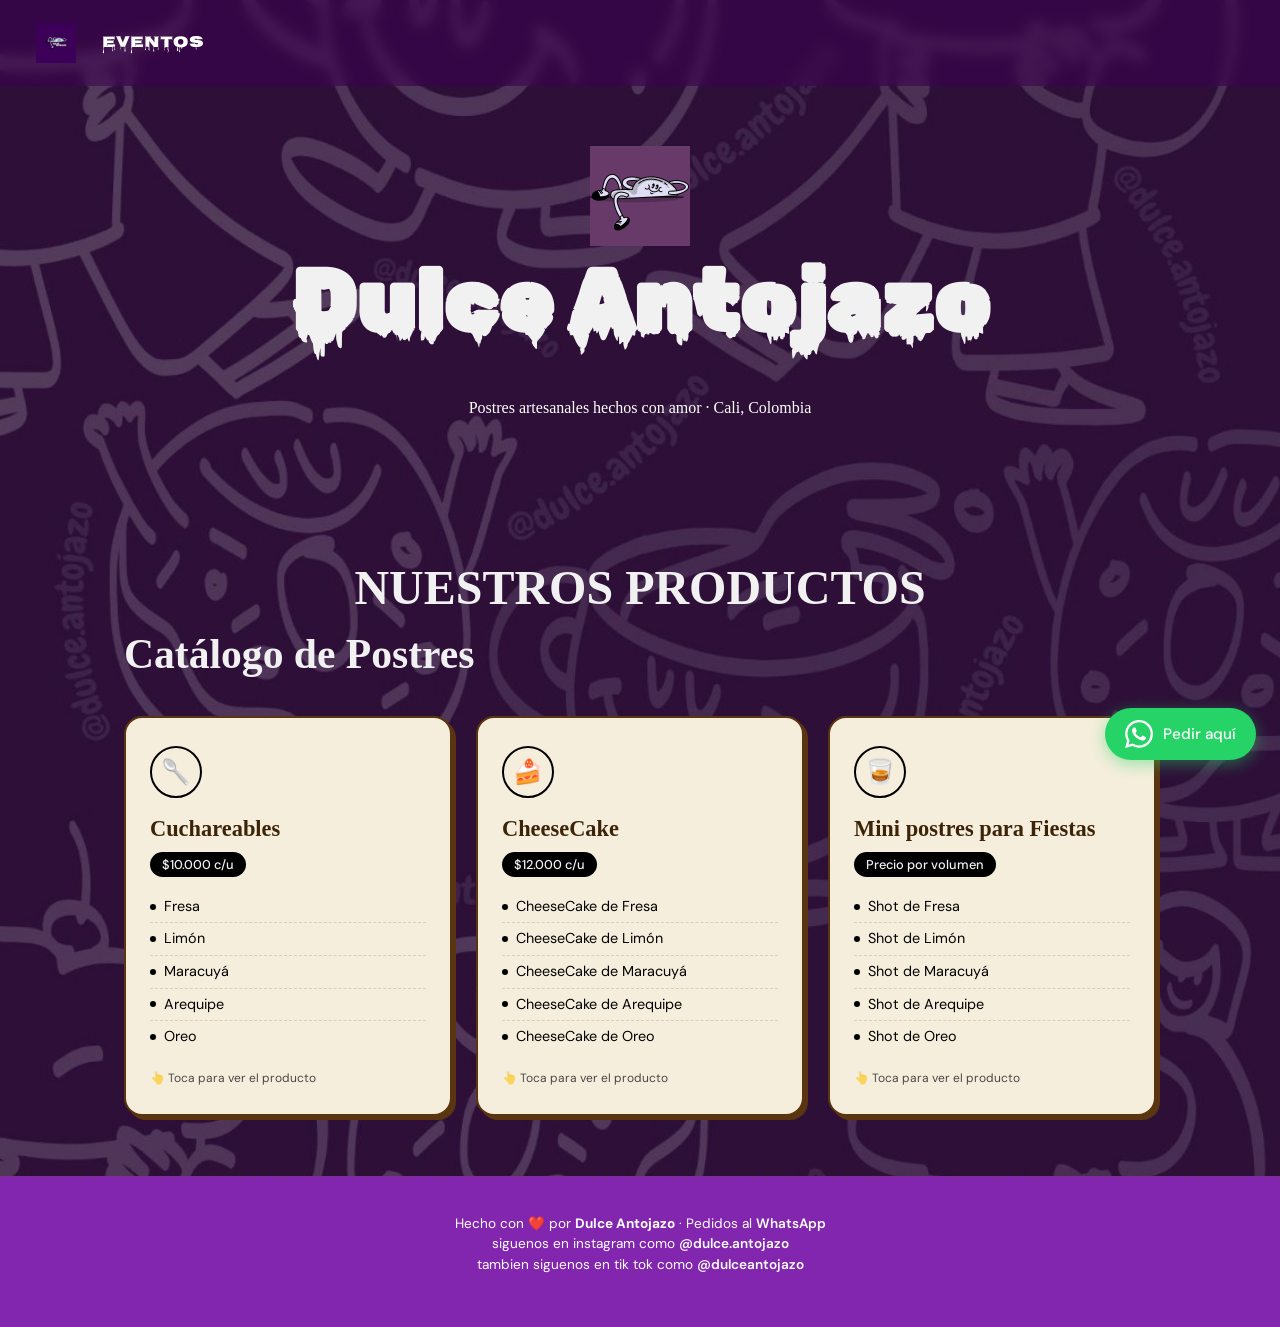
==== index.html @ 77e6c143 "Add files via upload" ====
<!DOCTYPE html>
<html lang="es">

<head>
    <meta charset="UTF-8">
    <meta name="viewport" content="width=device-width, initial-scale=1.0">
    <title>Dulce Antojazo · Postres Deliciosos</title>
    <link rel="icon" type="image/png" href="favicon.png">
    <link href="https://cdn.jsdelivr.net/npm/bootstrap@5.2.3/dist/css/bootstrap.min.css" rel="stylesheet">
    <link
        href="https://fonts.googleapis.com/css2?family=Cabin+Sketch:wght@400;700&family=DM+Sans:wght@300;400;500&display=swap"
        rel="stylesheet">
    <link rel="stylesheet" href="estilos_index.css">
    <link rel="preconnect" href="https://fonts.googleapis.com">
    <link rel="preconnect" href="https://fonts.gstatic.com" crossorigin>
    <link href="https://fonts.googleapis.com/css2?family=Nosifer&family=Rubik+Wet+Paint&display=swap" rel="stylesheet">
</head>

<body>
    <nav class="navbar navbar-expand-lg bg-light">
        <div class="container-fluid">
            <a class="navbar-brand" href="index.html"><img src="logo.jpg" style="height: 40px;"></a>
            <button class="navbar-toggler" type="button" data-bs-toggle="collapse"
                data-bs-target="#navbarSupportedContent" aria-controls="navbarSupportedContent" aria-expanded="false"
                aria-label="Toggle navigation">
                <span class="navbar-toggler-icon"></span>
            </button>
            <div class="collapse navbar-collapse" id="navbarSupportedContent">
                <ul class="navbar-nav me-auto mb-2 mb-lg-0">
                    <li class="nav-item">
                        <a class="eventos" aria-current="page" href="eventos.html">Eventos</a>
                    </li>
                    <!--  <li class="nav-item">
                        <a class="nav-link" href="#">Link</a>
                    </li>
                    <li class="nav-item dropdown">
                        <a class="nav-link dropdown-toggle" href="#" role="button" data-bs-toggle="dropdown"
                            aria-expanded="false">
                            Dropdown
                        </a>
                        <ul class="dropdown-menu">
                            <li><a class="dropdown-item" href="#">Action</a></li>
                            <li><a class="dropdown-item" href="#">Another action</a></li>
                            <li>
                                <hr class="dropdown-divider">
                            </li>
                            <li><a class="dropdown-item" href="#">Something else here</a></li>
                        </ul>
                    </li>
                    <li class="nav-item">
                        <a class="nav-link disabled">Disabled</a>
                    </li>
                </ul>
                <form class="d-flex" role="search">
                    <input class="form-control me-2" type="search" placeholder="Search" aria-label="Search">
                    <button class="btn btn-outline-success" type="submit">Search</button>
                </form>
            </div>
        </div>-->
    </nav>

    <!-- Botón flotante WhatsApp -->
    <a href="https://wa.me/573006096947" target="_blank" class="whatsapp-flotante">
        <svg viewBox="0 0 24 24" fill="white" width="28" height="28">
            <path
                d="M17.472 14.382c-.297-.149-1.758-.867-2.03-.967-.273-.099-.471-.148-.67.15-.197.297-.767.966-.94 1.164-.173.199-.347.223-.644.075-.297-.15-1.255-.463-2.39-1.475-.883-.788-1.48-1.761-1.653-2.059-.173-.297-.018-.458.13-.606.134-.133.298-.347.446-.52.149-.174.198-.298.298-.497.099-.198.05-.371-.025-.52-.075-.149-.669-1.612-.916-2.207-.242-.579-.487-.5-.669-.51-.173-.008-.371-.01-.57-.01-.198 0-.52.074-.792.372-.272.297-1.04 1.016-1.04 2.479 0 1.462 1.065 2.875 1.213 3.074.149.198 2.096 3.2 5.077 4.487.709.306 1.262.489 1.694.625.712.227 1.36.195 1.871.118.571-.085 1.758-.719 2.006-1.413.248-.694.248-1.289.173-1.413-.074-.124-.272-.198-.57-.347m-5.421 7.403h-.004a9.87 9.87 0 01-5.031-1.378l-.361-.214-3.741.982.998-3.648-.235-.374a9.86 9.86 0 01-1.51-5.26c.001-5.45 4.436-9.884 9.888-9.884 2.64 0 5.122 1.03 6.988 2.898a9.825 9.825 0 012.893 6.994c-.003 5.45-4.437 9.884-9.885 9.884m8.413-18.297A11.815 11.815 0 0012.05 0C5.495 0 .16 5.335.157 11.892c0 2.096.547 4.142 1.588 5.945L.057 24l6.305-1.654a11.882 11.882 0 005.683 1.448h.005c6.554 0 11.89-5.335 11.893-11.893a11.821 11.821 0 00-3.48-8.413z" />
        </svg>
        <span>Pedir aquí</span>
    </a>

    <!-- HERO -->
    <header class="hero">
        <span class="hero-emoji"><img src="logo2.png" style="width: 100px; height: auto;"></span>
        <h1 style="font-family: 'Rubik Wet Paint', system-ui;">Dulce Antojazo</h1>
        <p>Postres artesanales hechos con amor · Cali, Colombia</p>
    </header>
    <div class="divider-ribbon"></div>

    <!-- CATÁLOGO -->
    <section class="catalog-section">
        <p class="section-label">Nuestros productos</p>
        <h2 class="section-title">Catálogo de Postres</h2>

        <div class="row g-4">

            <!-- Cuchareables -->
            <div class="col-12 col-md-4">
                <div class="flip-card" onclick="this.classList.toggle('flipped')">
                    <div class="flip-inner">
                        <div class="flip-front postre-card">
                            <div class="card-icon-wrap">🥄</div>
                            <p class="card-name">Cuchareables</p>
                            <span class="card-price">$10.000 c/u</span>
                            <ul class="card-flavors">
                                <li>Fresa</li>
                                <li>Limón</li>
                                <li>Maracuyá</li>
                                <li>Arequipe</li>
                                <li>Oreo</li>
                            </ul>
                            <p class="card-hint">👆 Toca para ver el producto</p>
                        </div>
                        <div class="flip-back">
                            <img src="cuchareable.jpg" alt="Cuchareable" class="card-img">
                            <p class="card-name" style="margin-top:14px">Cuchareables</p>
                            <p class="card-hint">👆 Toca para volver</p>
                        </div>
                    </div>
                </div>
            </div>

            <!-- CheeseCake -->
            <div class="col-12 col-md-4">
                <div class="flip-card" onclick="this.classList.toggle('flipped')">
                    <div class="flip-inner">
                        <div class="flip-front postre-card">
                            <div class="card-icon-wrap">🍰</div>
                            <p class="card-name">CheeseCake</p>
                            <span class="card-price">$12.000 c/u</span>
                            <ul class="card-flavors">
                                <li>CheeseCake de Fresa</li>
                                <li>CheeseCake de Limón</li>
                                <li>CheeseCake de Maracuyá</li>
                                <li>CheeseCake de Arequipe</li>
                                <li>CheeseCake de Oreo</li>
                            </ul>
                            <p class="card-hint">👆 Toca para ver el producto</p>
                        </div>
                        <div class="flip-back">
                            <img src="cheesecake.jpg" alt="CheeseCake" class="card-img">
                            <p class="card-name" style="margin-top:14px">CheeseCake</p>
                            <p class="card-hint">👆 Toca para volver</p>
                        </div>
                    </div>
                </div>
            </div>

            <!-- Shots -->
            <div class="col-12 col-md-4">
                <div class="flip-card" onclick="this.classList.toggle('flipped')">
                    <div class="flip-inner">
                        <div class="flip-front postre-card">
                            <div class="card-icon-wrap">🥃</div>
                            <p class="card-name">Mini postres para Fiestas</p>
                            <span class="card-price">Precio por volumen</span>
                            <ul class="card-flavors">
                                <li>Shot de Fresa</li>
                                <li>Shot de Limón</li>
                                <li>Shot de Maracuyá</li>
                                <li>Shot de Arequipe</li>
                                <li>Shot de Oreo</li>
                            </ul>
                            <p class="card-hint">👆 Toca para ver el producto</p>
                        </div>
                        <div class="flip-back">
                            <img src="shots.jpg" alt="Shots" class="card-img">
                            <p class="card-name" style="margin-top:14px">Shots para Eventos</p>
                            <p class="card-hint">👆 Toca para volver</p>
                        </div>
                    </div>
                </div>
            </div>

        </div>
    </section>

    <footer>
        <p>Hecho con ❤️ por <strong>Dulce Antojazo</strong> · Pedidos al
            <a href="https://wa.me/573006096947" target="_blank">WhatsApp</a><br>
            siguenos en instagram como <a href="https://www.instagram.com/dulce.antojazo/"
                target="_blank">@dulce.antojazo</a> <br>
            tambien siguenos en tik tok como <a
                href="https://www.tiktok.com/@dulceantojazo?_r=1&_t=ZS-959QEfKab00" target="_blank">@dulceantojazo</a>
        </p>
    </footer>

    <script src="https://cdn.jsdelivr.net/npm/bootstrap@5.2.3/dist/js/bootstrap.bundle.min.js"></script>

</body>

</html>
---- estilos_index.css ----
:root {
    --morado:  #8326af;
    --lavanda-d:#c4cde3;
    --blanco:     #f1f1f1;
    --cafe-d:   #5a3610;
    --cafe-l:   #000000;
    --crema:    #f5eedc;
    --crema-d:  #e8dcc0;
    --text:     #3d2409;
    --text-s:   #ffffff;
    --text-b:  #000000;
    --negro:    #000000;
}

* { box-sizing: border-box; margin: 0; padding: 0; }

body {
    font-family: 'DM Sans', sans-serif;
    color: var(--text);
    overflow-x: hidden;
    background-image: url('fondo.png'); /* ruta de tu imagen */
    background-size: cover;        /* hace que la imagen cubra toda la pantalla */
    background-repeat: no-repeat;  /* evita que se repita */
    background-position: center;   /* centra la imagen */


}

body::before {
    content: '';
    position: fixed;
    inset: 0;
    background-image: url("data:image/svg+xml,%3Csvg width='40' height='40' viewBox='0 0 40 40' xmlns='http://www.w3.org/2000/svg'%3E%3Ccircle cx='20' cy='20' r='1' fill='%237a4e1e' fill-opacity='0.06'/%3E%3C/svg%3E");
    pointer-events: none;
    z-index: 0;
}

a {
    color: white;
    text-decoration: none;
}

.navbar {
    background: rgba(60, 0, 80, 0.55) !important; /* morado semitransparente */
    padding: 18px 24px;
    position: relative;
    z-index: 2;
    backdrop-filter: blur(6px); /* efecto vidrio opcional, queda bonito */
}

.navbar-toggler {
    border-color: var(--morado) !important;
    background: rgb(136, 19, 114) !important; /* morado semitransparente */
    padding: 6px 10px;
    border-radius: 8px;
}

.navbar-toggler-icon {
    background-image: url("data:image/svg+xml,%3csvg xmlns='http://www.w3.org/2000/svg' viewBox='0 0 30 30'%3e%3cpath stroke='rgba%28241%2C241%2C241%2C1%29' stroke-linecap='round' stroke-miterlimit='10' stroke-width='2' d='M4 7h22M4 15h22M4 23h22'/%3e%3c/svg%3e") !important;
}

.eventos{
    color: var(--text-s);
    font-family:'Nosifer', cursive;
    padding: 10px;
}

/* ── WHATSAPP FLOTANTE ── */
.whatsapp-flotante {
    position: fixed;
    bottom: 140px;
    right: 24px;
    z-index: 999;
    background: #25d366;
    color: white;
    display: flex;
    align-items: center;
    gap: 10px;
    padding: 12px 20px;
    border-radius: 50px;
    text-decoration: none;
    font-weight: 500;
    font-size: 0.95rem;
    box-shadow: 0 4px 16px rgba(37,211,102,0.45);
    transition: transform .2s, box-shadow .2s;
}
.whatsapp-flotante:hover {
    transform: translateY(-3px);
    box-shadow: 0 8px 24px rgba(37,211,102,0.55);
    color: white;
}

/* ── HERO ── */
.hero {
    position: relative;
    z-index: 1;
    background: var(--lavanda);
    padding: 60px 24px 50px;
    text-align: center;
}
.hero-emoji {
    font-size: 3.2rem;
    display: block;
    margin-bottom: 12px;
    animation: float 3s ease-in-out infinite;
}
@keyframes float {
    0%,100% { transform: translateY(0); }
    50%      { transform: translateY(-8px); }
}
.hero h1 {
    font-family: '', cursive;
    font-size: clamp(3rem, 9vw, 5.5rem);
    font-weight: 700;
    color: var(--blanco);
    line-height: 1;
}
.hero h1 span { color: var(--cafe-l); font-family: ''; }
.hero p {
    font-family: '';
    margin-top: 50px;
    font-size: 1rem;
    color: var(--text-s);
    font-weight: 300;
}
.divider-ribbon {
    height: 6px;
    background: linear-gradient(90deg, var(--cafe), var(--cafe-l), var(--cafe));
    position: relative;
    z-index: 1;
}

/* ── CATÁLOGO ── */
.catalog-section {
    position: relative;
    z-index: 1;
    padding: 60px 24px;
    max-width: 1080px;
    margin: 0 auto;
}
.section-label {
    font-family: '';
    font-size: 3rem;
    font-weight: 600;
    text-transform: uppercase;
    color: var(--blanco);
    margin-bottom: 6px;
    text-align: center;
}
.section-title {
    font-family: '';
    font-size: clamp(1.8rem, 4vw, 2.6rem);
    font-weight: 700;
    color: var(--blanco);
    margin-bottom: 36px;
}

/* ── FLIP CARD ── */
.flip-card {
    height: 400px;
    perspective: 1000px;
    cursor: pointer;
}
.flip-inner {
    position: relative;
    width: 100%;
    height: 100%;
    transition: transform 0.55s ease;
    transform-style: preserve-3d;
}
.flip-card.flipped .flip-inner {
    transform: rotateY(180deg);
}
.flip-front,
.flip-back {
    position: absolute;
    inset: 0;
    backface-visibility: hidden;
    -webkit-backface-visibility: hidden;
    border-radius: 18px;
    overflow: hidden;
}

/* FRENTE — con estilos propios, sin transition de transform */
.flip-front {
    background: var(--crema);
    border: 2px solid var(--cafe-d);
    box-shadow: 4px 4px 0px var(--cafe-d);
    padding: 28px 24px 22px;
    position: absolute;
}
.flip-front::before {
    content: '';
    position: absolute;
    top: -18px; right: -18px;
    width: 70px; height: 70px;
    border: 2px dashed var(--cafe);
    border-radius: 50%;
    opacity: .2;
}

/* REVERSO */
.flip-back {
    background: var(--crema);
    border: 2px solid var(--cafe-d);
    box-shadow: 4px 4px 0px var(--cafe-d);
    transform: rotateY(180deg);
    display: flex;
    flex-direction: column;
    align-items: center;
    justify-content: center;
    text-align: center;
    padding: 20px;
}

/* Elementos dentro de las cards */
.card-icon-wrap {
    width: 52px; height: 52px;
    background: var(--lavanda);
    border: 2px solid var(--negro);
    border-radius: 50%;
    display: flex; align-items: center; justify-content: center;
    font-size: 1.5rem;
    margin-bottom: 14px;
}
.card-name {
    font-family: '';
    font-size: 1.4rem;
    font-weight: 700;
    color: var(--cafe);
    margin-bottom: 6px;
}
.card-price {
    display: inline-block;
    background: var(--negro);
    color: var(--blanco);
    font-size: 0.8rem;
    font-weight: 500;
    padding: 3px 12px;
    border-radius: 20px;
    margin-bottom: 14px;
}
.card-flavors { list-style: none; padding: 0; }
.card-flavors li {
    font-size: 0.9rem;
    color: var(--text-b);
    padding: 5px 0;
    border-bottom: 1px dashed rgba(122,78,30,.2);
    display: flex; align-items: center; gap: 8px;
}
.card-flavors li:last-child { border-bottom: none; }
.card-flavors li::before {
    content: '';
    width: 6px; height: 6px;
    background: var(--cafe-l);
    border-radius: 50%;
    flex-shrink: 0;
}
.card-hint {
    font-size: 0.75rem;
    color: var(--text-b);
    margin-top: 12px;
    opacity: 0.7;
}
.card-img {
    width: 100%;
    height: 200px;
    object-fit: cover;
    border-radius: 12px;
    border: 2px solid var(--cafe-d);
}

/* ── SHOTS ── */
.shots-section {
    position: relative;
    z-index: 1;
    background: var(--cafe);
    padding: 70px 24px;
}
.shots-section::before {
    content: '';
    position: absolute;
    inset: 0;
    background-image: url("data:image/svg+xml,%3Csvg width='32' height='32' viewBox='0 0 32 32' xmlns='http://www.w3.org/2000/svg'%3E%3Ccircle cx='16' cy='16' r='1.2' fill='%23f5eedc' fill-opacity='0.1'/%3E%3C/svg%3E");
    pointer-events: none;
}
.shots-inner { max-width: 960px; margin: 0 auto; position: relative; }
.shots-section .section-label { color: var(--crema-d); }
.shots-section .section-title  { color: var(--crema); }

.precio-badge {
    background: rgba(245,238,220,0.1);
    border: 2px solid rgba(245,238,220,0.22);
    border-radius: 16px;
    padding: 20px 22px;
    transition: background .2s;
}
.precio-badge:hover { background: rgba(245,238,220,0.16); }
.badge-title { font-size: 0.85rem; color: rgba(245,238,220,.65); margin-bottom: 4px; }
.badge-price {
    font-family: 'Cabin Sketch', cursive;
    font-size: 2rem;
    font-weight: 700;
    color: var(--crema);
}
.badge-price span { font-size: 0.85rem; color: rgba(245,238,220,.5); font-family: 'DM Sans', sans-serif; }

/* ── CALCULADORA ── */
.calc-box {
    background: var(--crema);
    border: 2px solid var(--cafe-d);
    border-radius: 20px;
    padding: 30px 28px;
    margin-top: 40px;
    box-shadow: 5px 5px 0 var(--cafe-d);
}
.calc-box h3 {
    font-family: 'Cabin Sketch', cursive;
    font-size: 1.5rem;
    color: var(--cafe);
    margin-bottom: 4px;
}
.calc-box p { font-size: 0.88rem; color: var(--text-b); margin-bottom: 22px; }
.calc-input-row { display: flex; gap: 12px; flex-wrap: wrap; align-items: flex-end; }
.calc-input-row label {
    font-size: 0.72rem; font-weight: 500;
    letter-spacing: 2px; text-transform: uppercase;
    color: var(--cafe-l); display: block; margin-bottom: 6px;
}
.calc-input-row input[type=number] {
    background: var(--text-b);
    border: 2px solid var(--blanco);
    border-radius: 12px;
    color: var(--blanco);
    font-size: 1rem;
    font-family: 'DM Sans', sans-serif;
    padding: 10px 16px;
    width: 170px;
    outline: none;
    transition: border-color .2s, box-shadow .2s;
}
.calc-input-row input[type=number]:focus {
    border-color: var(--cafe-d);
    box-shadow: 3px 3px 0 var(--cafe-d);
}
.btn-calcular {
    background: var(--negro);
    border: 2px solid var(--blanco);
    border-radius: 12px;
    color: var(--blanco);
    font-family: 'Cabin Sketch', cursive;
    font-size: 1.05rem;
    padding: 10px 26px;
    cursor: pointer;
    box-shadow: 3px 3px 0 var(--cafe-d);
    transition: transform .15s, box-shadow .15s;
}
.btn-calcular:hover  { transform: translate(-2px,-2px); box-shadow: 5px 5px 0 var(--cafe-d); }
.btn-calcular:active { transform: translate(1px,1px);   box-shadow: 1px 1px 0 var(--cafe-d); }

/* ── RESULTADO ── */
#resultado { margin-top: 22px; display: none; animation: fadeUp .3s ease; }
@keyframes fadeUp {
    from { opacity:0; transform: translateY(8px); }
    to   { opacity:1; transform: translateY(0); }
}
.result-card {
    background: var(--white);
    border: 2px solid var(--cafe-d);
    border-radius: 16px;
    padding: 22px 26px;
    display: flex; align-items: center; gap: 18px; flex-wrap: wrap;
    box-shadow: 4px 4px 0 var(--cafe-d);
}
.result-icon { font-size: 2.4rem; }
.r-label { font-size: 0.7rem; letter-spacing: 2px; text-transform: uppercase; color: rgba(245,238,220,.65); margin-bottom: 2px; }
.r-value { font-family: 'Cabin Sketch', cursive; font-size: 2rem; color: var(--crema); line-height: 1.1; }
.r-detail { font-size: 0.85rem; color: rgba(245,238,220,.75); margin-top: 3px; }
.result-error {
    background: rgba(220,60,60,0.1);
    border: 2px solid rgba(220,80,80,0.35);
    border-radius: 12px;
    padding: 14px 18px;
    color: #c05050;
    font-size: 0.9rem;
}

/* ── FOOTER ── */
footer {
    position: relative; z-index: 1;
    background: var(--morado);
    text-align: center;
    padding: 36px 24px;
    border-top: 2px dashed rgba(122,78,30,.2);
}
footer p   { font-size: 0.85rem; color: var(--text-s); }
footer strong { color: var(--cafe); }
footer a   { color: var(--cafe); font-weight: 600; text-decoration: none; }
footer a:hover { text-decoration: underline; }
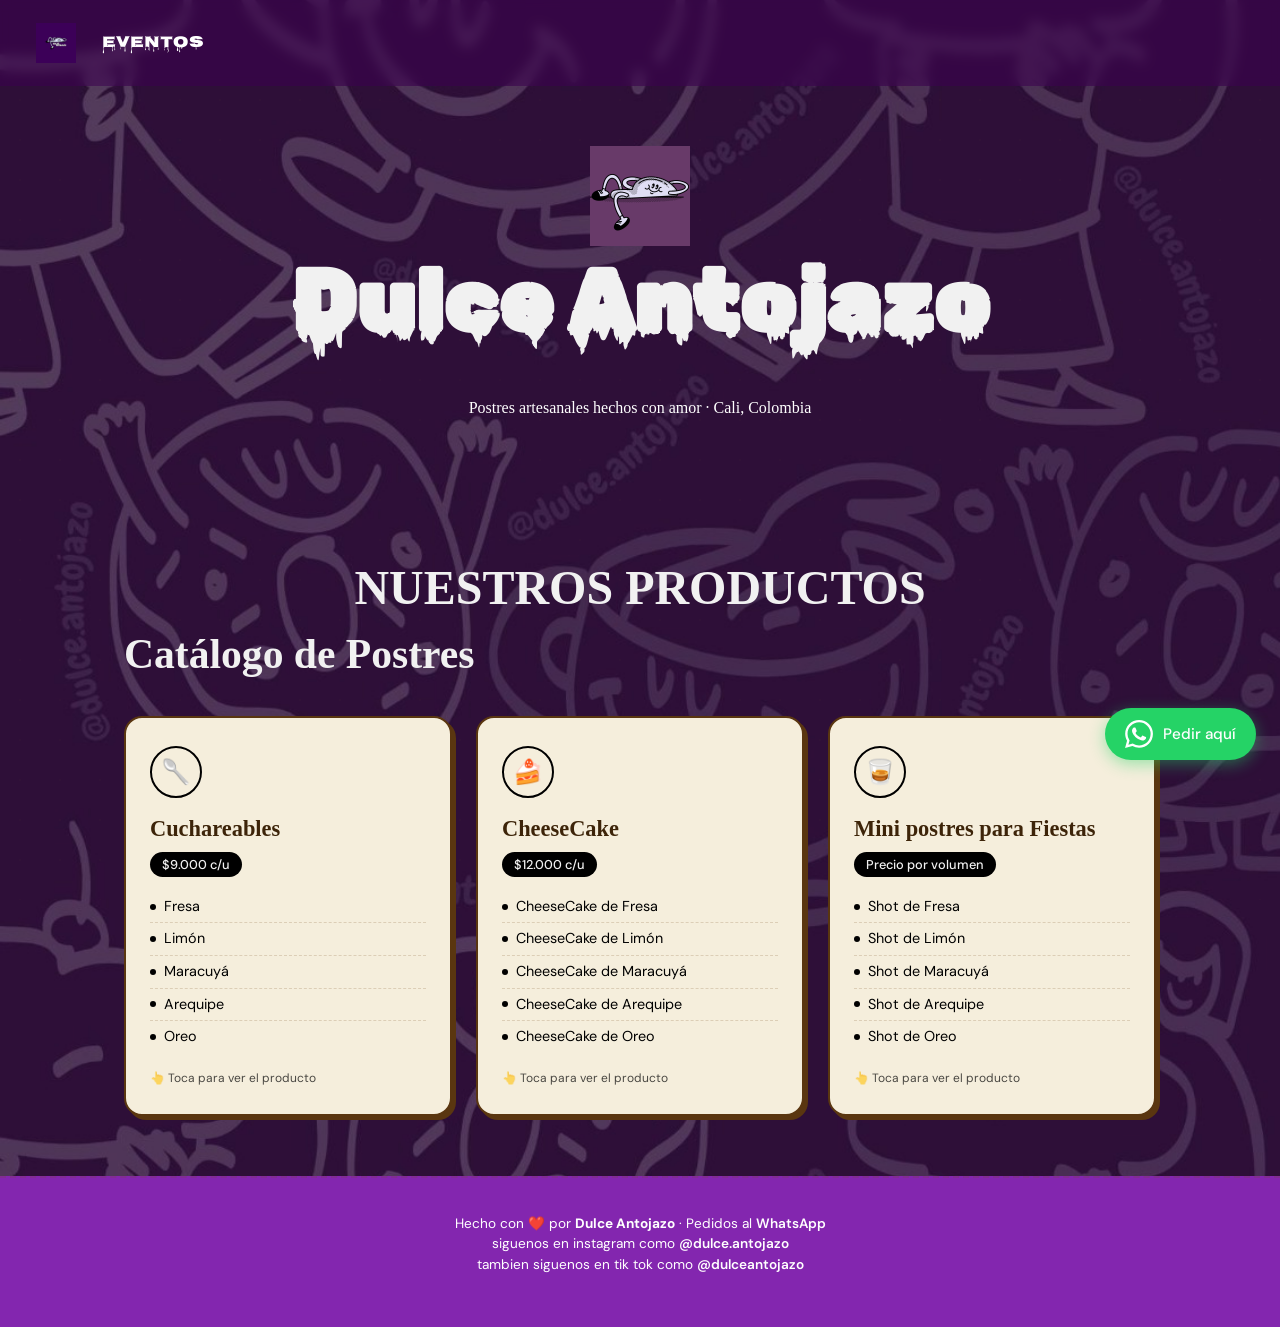
==== commit 4f15a460: "Subir nuevos archivos" ====
--- a/index.html
+++ b/index.html
@@ -1,181 +1,181 @@
-<!DOCTYPE html>
-<html lang="es">
-
-<head>
-    <meta charset="UTF-8">
-    <meta name="viewport" content="width=device-width, initial-scale=1.0">
-    <title>Dulce Antojazo · Postres Deliciosos</title>
-    <link rel="icon" type="image/png" href="favicon.png">
-    <link href="https://cdn.jsdelivr.net/npm/bootstrap@5.2.3/dist/css/bootstrap.min.css" rel="stylesheet">
-    <link
-        href="https://fonts.googleapis.com/css2?family=Cabin+Sketch:wght@400;700&family=DM+Sans:wght@300;400;500&display=swap"
-        rel="stylesheet">
-    <link rel="stylesheet" href="estilos_index.css">
-    <link rel="preconnect" href="https://fonts.googleapis.com">
-    <link rel="preconnect" href="https://fonts.gstatic.com" crossorigin>
-    <link href="https://fonts.googleapis.com/css2?family=Nosifer&family=Rubik+Wet+Paint&display=swap" rel="stylesheet">
-</head>
-
-<body>
-    <nav class="navbar navbar-expand-lg bg-light">
-        <div class="container-fluid">
-            <a class="navbar-brand" href="index.html"><img src="logo.jpg" style="height: 40px;"></a>
-            <button class="navbar-toggler" type="button" data-bs-toggle="collapse"
-                data-bs-target="#navbarSupportedContent" aria-controls="navbarSupportedContent" aria-expanded="false"
-                aria-label="Toggle navigation">
-                <span class="navbar-toggler-icon"></span>
-            </button>
-            <div class="collapse navbar-collapse" id="navbarSupportedContent">
-                <ul class="navbar-nav me-auto mb-2 mb-lg-0">
-                    <li class="nav-item">
-                        <a class="eventos" aria-current="page" href="eventos.html">Eventos</a>
-                    </li>
-                    <!--  <li class="nav-item">
-                        <a class="nav-link" href="#">Link</a>
-                    </li>
-                    <li class="nav-item dropdown">
-                        <a class="nav-link dropdown-toggle" href="#" role="button" data-bs-toggle="dropdown"
-                            aria-expanded="false">
-                            Dropdown
-                        </a>
-                        <ul class="dropdown-menu">
-                            <li><a class="dropdown-item" href="#">Action</a></li>
-                            <li><a class="dropdown-item" href="#">Another action</a></li>
-                            <li>
-                                <hr class="dropdown-divider">
-                            </li>
-                            <li><a class="dropdown-item" href="#">Something else here</a></li>
-                        </ul>
-                    </li>
-                    <li class="nav-item">
-                        <a class="nav-link disabled">Disabled</a>
-                    </li>
-                </ul>
-                <form class="d-flex" role="search">
-                    <input class="form-control me-2" type="search" placeholder="Search" aria-label="Search">
-                    <button class="btn btn-outline-success" type="submit">Search</button>
-                </form>
-            </div>
-        </div>-->
-    </nav>
-
-    <!-- Botón flotante WhatsApp -->
-    <a href="https://wa.me/573006096947" target="_blank" class="whatsapp-flotante">
-        <svg viewBox="0 0 24 24" fill="white" width="28" height="28">
-            <path
-                d="M17.472 14.382c-.297-.149-1.758-.867-2.03-.967-.273-.099-.471-.148-.67.15-.197.297-.767.966-.94 1.164-.173.199-.347.223-.644.075-.297-.15-1.255-.463-2.39-1.475-.883-.788-1.48-1.761-1.653-2.059-.173-.297-.018-.458.13-.606.134-.133.298-.347.446-.52.149-.174.198-.298.298-.497.099-.198.05-.371-.025-.52-.075-.149-.669-1.612-.916-2.207-.242-.579-.487-.5-.669-.51-.173-.008-.371-.01-.57-.01-.198 0-.52.074-.792.372-.272.297-1.04 1.016-1.04 2.479 0 1.462 1.065 2.875 1.213 3.074.149.198 2.096 3.2 5.077 4.487.709.306 1.262.489 1.694.625.712.227 1.36.195 1.871.118.571-.085 1.758-.719 2.006-1.413.248-.694.248-1.289.173-1.413-.074-.124-.272-.198-.57-.347m-5.421 7.403h-.004a9.87 9.87 0 01-5.031-1.378l-.361-.214-3.741.982.998-3.648-.235-.374a9.86 9.86 0 01-1.51-5.26c.001-5.45 4.436-9.884 9.888-9.884 2.64 0 5.122 1.03 6.988 2.898a9.825 9.825 0 012.893 6.994c-.003 5.45-4.437 9.884-9.885 9.884m8.413-18.297A11.815 11.815 0 0012.05 0C5.495 0 .16 5.335.157 11.892c0 2.096.547 4.142 1.588 5.945L.057 24l6.305-1.654a11.882 11.882 0 005.683 1.448h.005c6.554 0 11.89-5.335 11.893-11.893a11.821 11.821 0 00-3.48-8.413z" />
-        </svg>
-        <span>Pedir aquí</span>
-    </a>
-
-    <!-- HERO -->
-    <header class="hero">
-        <span class="hero-emoji"><img src="logo2.png" style="width: 100px; height: auto;"></span>
-        <h1 style="font-family: 'Rubik Wet Paint', system-ui;">Dulce Antojazo</h1>
-        <p>Postres artesanales hechos con amor · Cali, Colombia</p>
-    </header>
-    <div class="divider-ribbon"></div>
-
-    <!-- CATÁLOGO -->
-    <section class="catalog-section">
-        <p class="section-label">Nuestros productos</p>
-        <h2 class="section-title">Catálogo de Postres</h2>
-
-        <div class="row g-4">
-
-            <!-- Cuchareables -->
-            <div class="col-12 col-md-4">
-                <div class="flip-card" onclick="this.classList.toggle('flipped')">
-                    <div class="flip-inner">
-                        <div class="flip-front postre-card">
-                            <div class="card-icon-wrap">🥄</div>
-                            <p class="card-name">Cuchareables</p>
-                            <span class="card-price">$10.000 c/u</span>
-                            <ul class="card-flavors">
-                                <li>Fresa</li>
-                                <li>Limón</li>
-                                <li>Maracuyá</li>
-                                <li>Arequipe</li>
-                                <li>Oreo</li>
-                            </ul>
-                            <p class="card-hint">👆 Toca para ver el producto</p>
-                        </div>
-                        <div class="flip-back">
-                            <img src="cuchareable.jpg" alt="Cuchareable" class="card-img">
-                            <p class="card-name" style="margin-top:14px">Cuchareables</p>
-                            <p class="card-hint">👆 Toca para volver</p>
-                        </div>
-                    </div>
-                </div>
-            </div>
-
-            <!-- CheeseCake -->
-            <div class="col-12 col-md-4">
-                <div class="flip-card" onclick="this.classList.toggle('flipped')">
-                    <div class="flip-inner">
-                        <div class="flip-front postre-card">
-                            <div class="card-icon-wrap">🍰</div>
-                            <p class="card-name">CheeseCake</p>
-                            <span class="card-price">$12.000 c/u</span>
-                            <ul class="card-flavors">
-                                <li>CheeseCake de Fresa</li>
-                                <li>CheeseCake de Limón</li>
-                                <li>CheeseCake de Maracuyá</li>
-                                <li>CheeseCake de Arequipe</li>
-                                <li>CheeseCake de Oreo</li>
-                            </ul>
-                            <p class="card-hint">👆 Toca para ver el producto</p>
-                        </div>
-                        <div class="flip-back">
-                            <img src="cheesecake.jpg" alt="CheeseCake" class="card-img">
-                            <p class="card-name" style="margin-top:14px">CheeseCake</p>
-                            <p class="card-hint">👆 Toca para volver</p>
-                        </div>
-                    </div>
-                </div>
-            </div>
-
-            <!-- Shots -->
-            <div class="col-12 col-md-4">
-                <div class="flip-card" onclick="this.classList.toggle('flipped')">
-                    <div class="flip-inner">
-                        <div class="flip-front postre-card">
-                            <div class="card-icon-wrap">🥃</div>
-                            <p class="card-name">Mini postres para Fiestas</p>
-                            <span class="card-price">Precio por volumen</span>
-                            <ul class="card-flavors">
-                                <li>Shot de Fresa</li>
-                                <li>Shot de Limón</li>
-                                <li>Shot de Maracuyá</li>
-                                <li>Shot de Arequipe</li>
-                                <li>Shot de Oreo</li>
-                            </ul>
-                            <p class="card-hint">👆 Toca para ver el producto</p>
-                        </div>
-                        <div class="flip-back">
-                            <img src="shots.jpg" alt="Shots" class="card-img">
-                            <p class="card-name" style="margin-top:14px">Shots para Eventos</p>
-                            <p class="card-hint">👆 Toca para volver</p>
-                        </div>
-                    </div>
-                </div>
-            </div>
-
-        </div>
-    </section>
-
-    <footer>
-        <p>Hecho con ❤️ por <strong>Dulce Antojazo</strong> · Pedidos al
-            <a href="https://wa.me/573006096947" target="_blank">WhatsApp</a><br>
-            siguenos en instagram como <a href="https://www.instagram.com/dulce.antojazo/"
-                target="_blank">@dulce.antojazo</a> <br>
-            tambien siguenos en tik tok como <a
-                href="https://www.tiktok.com/@dulceantojazo?_r=1&_t=ZS-959QEfKab00" target="_blank">@dulceantojazo</a>
-        </p>
-    </footer>
-
-    <script src="https://cdn.jsdelivr.net/npm/bootstrap@5.2.3/dist/js/bootstrap.bundle.min.js"></script>
-
-</body>
-
+<!DOCTYPE html>
+<html lang="es">
+
+<head>
+    <meta charset="UTF-8">
+    <meta name="viewport" content="width=device-width, initial-scale=1.0">
+    <title>Dulce Antojazo · Postres Deliciosos</title>
+    <link rel="icon" type="image/png" href="favicon.png">
+    <link href="https://cdn.jsdelivr.net/npm/bootstrap@5.2.3/dist/css/bootstrap.min.css" rel="stylesheet">
+    <link
+        href="https://fonts.googleapis.com/css2?family=Cabin+Sketch:wght@400;700&family=DM+Sans:wght@300;400;500&display=swap"
+        rel="stylesheet">
+    <link rel="stylesheet" href="estilos_index.css">
+    <link rel="preconnect" href="https://fonts.googleapis.com">
+    <link rel="preconnect" href="https://fonts.gstatic.com" crossorigin>
+    <link href="https://fonts.googleapis.com/css2?family=Nosifer&family=Rubik+Wet+Paint&display=swap" rel="stylesheet">
+</head>
+
+<body>
+    <nav class="navbar navbar-expand-lg bg-light">
+        <div class="container-fluid">
+            <a class="navbar-brand" href="index.html"><img src="logo.jpg" style="height: 40px;"></a>
+            <button class="navbar-toggler" type="button" data-bs-toggle="collapse"
+                data-bs-target="#navbarSupportedContent" aria-controls="navbarSupportedContent" aria-expanded="false"
+                aria-label="Toggle navigation">
+                <span class="navbar-toggler-icon"></span>
+            </button>
+            <div class="collapse navbar-collapse" id="navbarSupportedContent">
+                <ul class="navbar-nav me-auto mb-2 mb-lg-0">
+                    <li class="nav-item">
+                        <a class="eventos" aria-current="page" href="eventos.html">Eventos</a>
+                    </li>
+                    <!--  <li class="nav-item">
+                        <a class="nav-link" href="#">Link</a>
+                    </li>
+                    <li class="nav-item dropdown">
+                        <a class="nav-link dropdown-toggle" href="#" role="button" data-bs-toggle="dropdown"
+                            aria-expanded="false">
+                            Dropdown
+                        </a>
+                        <ul class="dropdown-menu">
+                            <li><a class="dropdown-item" href="#">Action</a></li>
+                            <li><a class="dropdown-item" href="#">Another action</a></li>
+                            <li>
+                                <hr class="dropdown-divider">
+                            </li>
+                            <li><a class="dropdown-item" href="#">Something else here</a></li>
+                        </ul>
+                    </li>
+                    <li class="nav-item">
+                        <a class="nav-link disabled">Disabled</a>
+                    </li>
+                </ul>
+                <form class="d-flex" role="search">
+                    <input class="form-control me-2" type="search" placeholder="Search" aria-label="Search">
+                    <button class="btn btn-outline-success" type="submit">Search</button>
+                </form>
+            </div>
+        </div>-->
+    </nav>
+
+    <!-- Botón flotante WhatsApp -->
+    <a href="https://wa.me/573006096947" target="_blank" class="whatsapp-flotante">
+        <svg viewBox="0 0 24 24" fill="white" width="28" height="28">
+            <path
+                d="M17.472 14.382c-.297-.149-1.758-.867-2.03-.967-.273-.099-.471-.148-.67.15-.197.297-.767.966-.94 1.164-.173.199-.347.223-.644.075-.297-.15-1.255-.463-2.39-1.475-.883-.788-1.48-1.761-1.653-2.059-.173-.297-.018-.458.13-.606.134-.133.298-.347.446-.52.149-.174.198-.298.298-.497.099-.198.05-.371-.025-.52-.075-.149-.669-1.612-.916-2.207-.242-.579-.487-.5-.669-.51-.173-.008-.371-.01-.57-.01-.198 0-.52.074-.792.372-.272.297-1.04 1.016-1.04 2.479 0 1.462 1.065 2.875 1.213 3.074.149.198 2.096 3.2 5.077 4.487.709.306 1.262.489 1.694.625.712.227 1.36.195 1.871.118.571-.085 1.758-.719 2.006-1.413.248-.694.248-1.289.173-1.413-.074-.124-.272-.198-.57-.347m-5.421 7.403h-.004a9.87 9.87 0 01-5.031-1.378l-.361-.214-3.741.982.998-3.648-.235-.374a9.86 9.86 0 01-1.51-5.26c.001-5.45 4.436-9.884 9.888-9.884 2.64 0 5.122 1.03 6.988 2.898a9.825 9.825 0 012.893 6.994c-.003 5.45-4.437 9.884-9.885 9.884m8.413-18.297A11.815 11.815 0 0012.05 0C5.495 0 .16 5.335.157 11.892c0 2.096.547 4.142 1.588 5.945L.057 24l6.305-1.654a11.882 11.882 0 005.683 1.448h.005c6.554 0 11.89-5.335 11.893-11.893a11.821 11.821 0 00-3.48-8.413z" />
+        </svg>
+        <span>Pedir aquí</span>
+    </a>
+
+    <!-- HERO -->
+    <header class="hero">
+        <span class="hero-emoji"><img src="logo2.png" style="width: 100px; height: auto;"></span>
+        <h1 style="font-family: 'Rubik Wet Paint', system-ui;">Dulce Antojazo</h1>
+        <p>Postres artesanales hechos con amor · Cali, Colombia</p>
+    </header>
+    <div class="divider-ribbon"></div>
+
+    <!-- CATÁLOGO -->
+    <section class="catalog-section">
+        <p class="section-label">Nuestros productos</p>
+        <h2 class="section-title">Catálogo de Postres</h2>
+
+        <div class="row g-4">
+
+            <!-- Cuchareables -->
+            <div class="col-12 col-md-4">
+                <div class="flip-card" onclick="this.classList.toggle('flipped')">
+                    <div class="flip-inner">
+                        <div class="flip-front postre-card">
+                            <div class="card-icon-wrap">🥄</div>
+                            <p class="card-name">Cuchareables</p>
+                            <span class="card-price">$9.000 c/u</span>
+                            <ul class="card-flavors">
+                                <li>Fresa</li>
+                                <li>Limón</li>
+                                <li>Maracuyá</li>
+                                <li>Arequipe</li>
+                                <li>Oreo</li>
+                            </ul>
+                            <p class="card-hint">👆 Toca para ver el producto</p>
+                        </div>
+                        <div class="flip-back">
+                            <img src="cuchareable.jpg" alt="Cuchareable" class="card-img">
+                            <p class="card-name" style="margin-top:14px">Cuchareables</p>
+                            <p class="card-hint">👆 Toca para volver</p>
+                        </div>
+                    </div>
+                </div>
+            </div>
+
+            <!-- CheeseCake -->
+            <div class="col-12 col-md-4">
+                <div class="flip-card" onclick="this.classList.toggle('flipped')">
+                    <div class="flip-inner">
+                        <div class="flip-front postre-card">
+                            <div class="card-icon-wrap">🍰</div>
+                            <p class="card-name">CheeseCake</p>
+                            <span class="card-price">$12.000 c/u</span>
+                            <ul class="card-flavors">
+                                <li>CheeseCake de Fresa</li>
+                                <li>CheeseCake de Limón</li>
+                                <li>CheeseCake de Maracuyá</li>
+                                <li>CheeseCake de Arequipe</li>
+                                <li>CheeseCake de Oreo</li>
+                            </ul>
+                            <p class="card-hint">👆 Toca para ver el producto</p>
+                        </div>
+                        <div class="flip-back">
+                            <img src="cheesecake.jpg" alt="CheeseCake" class="card-img">
+                            <p class="card-name" style="margin-top:14px">CheeseCake</p>
+                            <p class="card-hint">👆 Toca para volver</p>
+                        </div>
+                    </div>
+                </div>
+            </div>
+
+            <!-- Shots -->
+            <div class="col-12 col-md-4">
+                <div class="flip-card" onclick="this.classList.toggle('flipped')">
+                    <div class="flip-inner">
+                        <div class="flip-front postre-card">
+                            <div class="card-icon-wrap">🥃</div>
+                            <p class="card-name">Mini postres para Fiestas</p>
+                            <span class="card-price">Precio por volumen</span>
+                            <ul class="card-flavors">
+                                <li>Shot de Fresa</li>
+                                <li>Shot de Limón</li>
+                                <li>Shot de Maracuyá</li>
+                                <li>Shot de Arequipe</li>
+                                <li>Shot de Oreo</li>
+                            </ul>
+                            <p class="card-hint">👆 Toca para ver el producto</p>
+                        </div>
+                        <div class="flip-back">
+                            <img src="shots.jpg" alt="Shots" class="card-img">
+                            <p class="card-name" style="margin-top:14px">Shots para Eventos</p>
+                            <p class="card-hint">👆 Toca para volver</p>
+                        </div>
+                    </div>
+                </div>
+            </div>
+
+        </div>
+    </section>
+
+    <footer>
+        <p>Hecho con ❤️ por <strong>Dulce Antojazo</strong> · Pedidos al
+            <a href="https://wa.me/573006096947" target="_blank">WhatsApp</a><br>
+            siguenos en instagram como <a href="https://www.instagram.com/dulce.antojazo/"
+                target="_blank">@dulce.antojazo</a> <br>
+            tambien siguenos en tik tok como <a
+                href="https://www.tiktok.com/@dulceantojazo?_r=1&_t=ZS-959QEfKab00" target="_blank">@dulceantojazo</a>
+        </p>
+    </footer>
+
+    <script src="https://cdn.jsdelivr.net/npm/bootstrap@5.2.3/dist/js/bootstrap.bundle.min.js"></script>
+
+</body>
+
 </html>
--- a/estilos_index.css
+++ b/estilos_index.css
@@ -1,399 +1,399 @@
-:root {
-    --morado:  #8326af;
-    --lavanda-d:#c4cde3;
-    --blanco:     #f1f1f1;
-    --cafe-d:   #5a3610;
-    --cafe-l:   #000000;
-    --crema:    #f5eedc;
-    --crema-d:  #e8dcc0;
-    --text:     #3d2409;
-    --text-s:   #ffffff;
-    --text-b:  #000000;
-    --negro:    #000000;
-}
-
-* { box-sizing: border-box; margin: 0; padding: 0; }
-
-body {
-    font-family: 'DM Sans', sans-serif;
-    color: var(--text);
-    overflow-x: hidden;
-    background-image: url('fondo.png'); /* ruta de tu imagen */
-    background-size: cover;        /* hace que la imagen cubra toda la pantalla */
-    background-repeat: no-repeat;  /* evita que se repita */
-    background-position: center;   /* centra la imagen */
-
-
-}
-
-body::before {
-    content: '';
-    position: fixed;
-    inset: 0;
-    background-image: url("data:image/svg+xml,%3Csvg width='40' height='40' viewBox='0 0 40 40' xmlns='http://www.w3.org/2000/svg'%3E%3Ccircle cx='20' cy='20' r='1' fill='%237a4e1e' fill-opacity='0.06'/%3E%3C/svg%3E");
-    pointer-events: none;
-    z-index: 0;
-}
-
-a {
-    color: white;
-    text-decoration: none;
-}
-
-.navbar {
-    background: rgba(60, 0, 80, 0.55) !important; /* morado semitransparente */
-    padding: 18px 24px;
-    position: relative;
-    z-index: 2;
-    backdrop-filter: blur(6px); /* efecto vidrio opcional, queda bonito */
-}
-
-.navbar-toggler {
-    border-color: var(--morado) !important;
-    background: rgb(136, 19, 114) !important; /* morado semitransparente */
-    padding: 6px 10px;
-    border-radius: 8px;
-}
-
-.navbar-toggler-icon {
-    background-image: url("data:image/svg+xml,%3csvg xmlns='http://www.w3.org/2000/svg' viewBox='0 0 30 30'%3e%3cpath stroke='rgba%28241%2C241%2C241%2C1%29' stroke-linecap='round' stroke-miterlimit='10' stroke-width='2' d='M4 7h22M4 15h22M4 23h22'/%3e%3c/svg%3e") !important;
-}
-
-.eventos{
-    color: var(--text-s);
-    font-family:'Nosifer', cursive;
-    padding: 10px;
-}
-
-/* ── WHATSAPP FLOTANTE ── */
-.whatsapp-flotante {
-    position: fixed;
-    bottom: 140px;
-    right: 24px;
-    z-index: 999;
-    background: #25d366;
-    color: white;
-    display: flex;
-    align-items: center;
-    gap: 10px;
-    padding: 12px 20px;
-    border-radius: 50px;
-    text-decoration: none;
-    font-weight: 500;
-    font-size: 0.95rem;
-    box-shadow: 0 4px 16px rgba(37,211,102,0.45);
-    transition: transform .2s, box-shadow .2s;
-}
-.whatsapp-flotante:hover {
-    transform: translateY(-3px);
-    box-shadow: 0 8px 24px rgba(37,211,102,0.55);
-    color: white;
-}
-
-/* ── HERO ── */
-.hero {
-    position: relative;
-    z-index: 1;
-    background: var(--lavanda);
-    padding: 60px 24px 50px;
-    text-align: center;
-}
-.hero-emoji {
-    font-size: 3.2rem;
-    display: block;
-    margin-bottom: 12px;
-    animation: float 3s ease-in-out infinite;
-}
-@keyframes float {
-    0%,100% { transform: translateY(0); }
-    50%      { transform: translateY(-8px); }
-}
-.hero h1 {
-    font-family: '', cursive;
-    font-size: clamp(3rem, 9vw, 5.5rem);
-    font-weight: 700;
-    color: var(--blanco);
-    line-height: 1;
-}
-.hero h1 span { color: var(--cafe-l); font-family: ''; }
-.hero p {
-    font-family: '';
-    margin-top: 50px;
-    font-size: 1rem;
-    color: var(--text-s);
-    font-weight: 300;
-}
-.divider-ribbon {
-    height: 6px;
-    background: linear-gradient(90deg, var(--cafe), var(--cafe-l), var(--cafe));
-    position: relative;
-    z-index: 1;
-}
-
-/* ── CATÁLOGO ── */
-.catalog-section {
-    position: relative;
-    z-index: 1;
-    padding: 60px 24px;
-    max-width: 1080px;
-    margin: 0 auto;
-}
-.section-label {
-    font-family: '';
-    font-size: 3rem;
-    font-weight: 600;
-    text-transform: uppercase;
-    color: var(--blanco);
-    margin-bottom: 6px;
-    text-align: center;
-}
-.section-title {
-    font-family: '';
-    font-size: clamp(1.8rem, 4vw, 2.6rem);
-    font-weight: 700;
-    color: var(--blanco);
-    margin-bottom: 36px;
-}
-
-/* ── FLIP CARD ── */
-.flip-card {
-    height: 400px;
-    perspective: 1000px;
-    cursor: pointer;
-}
-.flip-inner {
-    position: relative;
-    width: 100%;
-    height: 100%;
-    transition: transform 0.55s ease;
-    transform-style: preserve-3d;
-}
-.flip-card.flipped .flip-inner {
-    transform: rotateY(180deg);
-}
-.flip-front,
-.flip-back {
-    position: absolute;
-    inset: 0;
-    backface-visibility: hidden;
-    -webkit-backface-visibility: hidden;
-    border-radius: 18px;
-    overflow: hidden;
-}
-
-/* FRENTE — con estilos propios, sin transition de transform */
-.flip-front {
-    background: var(--crema);
-    border: 2px solid var(--cafe-d);
-    box-shadow: 4px 4px 0px var(--cafe-d);
-    padding: 28px 24px 22px;
-    position: absolute;
-}
-.flip-front::before {
-    content: '';
-    position: absolute;
-    top: -18px; right: -18px;
-    width: 70px; height: 70px;
-    border: 2px dashed var(--cafe);
-    border-radius: 50%;
-    opacity: .2;
-}
-
-/* REVERSO */
-.flip-back {
-    background: var(--crema);
-    border: 2px solid var(--cafe-d);
-    box-shadow: 4px 4px 0px var(--cafe-d);
-    transform: rotateY(180deg);
-    display: flex;
-    flex-direction: column;
-    align-items: center;
-    justify-content: center;
-    text-align: center;
-    padding: 20px;
-}
-
-/* Elementos dentro de las cards */
-.card-icon-wrap {
-    width: 52px; height: 52px;
-    background: var(--lavanda);
-    border: 2px solid var(--negro);
-    border-radius: 50%;
-    display: flex; align-items: center; justify-content: center;
-    font-size: 1.5rem;
-    margin-bottom: 14px;
-}
-.card-name {
-    font-family: '';
-    font-size: 1.4rem;
-    font-weight: 700;
-    color: var(--cafe);
-    margin-bottom: 6px;
-}
-.card-price {
-    display: inline-block;
-    background: var(--negro);
-    color: var(--blanco);
-    font-size: 0.8rem;
-    font-weight: 500;
-    padding: 3px 12px;
-    border-radius: 20px;
-    margin-bottom: 14px;
-}
-.card-flavors { list-style: none; padding: 0; }
-.card-flavors li {
-    font-size: 0.9rem;
-    color: var(--text-b);
-    padding: 5px 0;
-    border-bottom: 1px dashed rgba(122,78,30,.2);
-    display: flex; align-items: center; gap: 8px;
-}
-.card-flavors li:last-child { border-bottom: none; }
-.card-flavors li::before {
-    content: '';
-    width: 6px; height: 6px;
-    background: var(--cafe-l);
-    border-radius: 50%;
-    flex-shrink: 0;
-}
-.card-hint {
-    font-size: 0.75rem;
-    color: var(--text-b);
-    margin-top: 12px;
-    opacity: 0.7;
-}
-.card-img {
-    width: 100%;
-    height: 200px;
-    object-fit: cover;
-    border-radius: 12px;
-    border: 2px solid var(--cafe-d);
-}
-
-/* ── SHOTS ── */
-.shots-section {
-    position: relative;
-    z-index: 1;
-    background: var(--cafe);
-    padding: 70px 24px;
-}
-.shots-section::before {
-    content: '';
-    position: absolute;
-    inset: 0;
-    background-image: url("data:image/svg+xml,%3Csvg width='32' height='32' viewBox='0 0 32 32' xmlns='http://www.w3.org/2000/svg'%3E%3Ccircle cx='16' cy='16' r='1.2' fill='%23f5eedc' fill-opacity='0.1'/%3E%3C/svg%3E");
-    pointer-events: none;
-}
-.shots-inner { max-width: 960px; margin: 0 auto; position: relative; }
-.shots-section .section-label { color: var(--crema-d); }
-.shots-section .section-title  { color: var(--crema); }
-
-.precio-badge {
-    background: rgba(245,238,220,0.1);
-    border: 2px solid rgba(245,238,220,0.22);
-    border-radius: 16px;
-    padding: 20px 22px;
-    transition: background .2s;
-}
-.precio-badge:hover { background: rgba(245,238,220,0.16); }
-.badge-title { font-size: 0.85rem; color: rgba(245,238,220,.65); margin-bottom: 4px; }
-.badge-price {
-    font-family: 'Cabin Sketch', cursive;
-    font-size: 2rem;
-    font-weight: 700;
-    color: var(--crema);
-}
-.badge-price span { font-size: 0.85rem; color: rgba(245,238,220,.5); font-family: 'DM Sans', sans-serif; }
-
-/* ── CALCULADORA ── */
-.calc-box {
-    background: var(--crema);
-    border: 2px solid var(--cafe-d);
-    border-radius: 20px;
-    padding: 30px 28px;
-    margin-top: 40px;
-    box-shadow: 5px 5px 0 var(--cafe-d);
-}
-.calc-box h3 {
-    font-family: 'Cabin Sketch', cursive;
-    font-size: 1.5rem;
-    color: var(--cafe);
-    margin-bottom: 4px;
-}
-.calc-box p { font-size: 0.88rem; color: var(--text-b); margin-bottom: 22px; }
-.calc-input-row { display: flex; gap: 12px; flex-wrap: wrap; align-items: flex-end; }
-.calc-input-row label {
-    font-size: 0.72rem; font-weight: 500;
-    letter-spacing: 2px; text-transform: uppercase;
-    color: var(--cafe-l); display: block; margin-bottom: 6px;
-}
-.calc-input-row input[type=number] {
-    background: var(--text-b);
-    border: 2px solid var(--blanco);
-    border-radius: 12px;
-    color: var(--blanco);
-    font-size: 1rem;
-    font-family: 'DM Sans', sans-serif;
-    padding: 10px 16px;
-    width: 170px;
-    outline: none;
-    transition: border-color .2s, box-shadow .2s;
-}
-.calc-input-row input[type=number]:focus {
-    border-color: var(--cafe-d);
-    box-shadow: 3px 3px 0 var(--cafe-d);
-}
-.btn-calcular {
-    background: var(--negro);
-    border: 2px solid var(--blanco);
-    border-radius: 12px;
-    color: var(--blanco);
-    font-family: 'Cabin Sketch', cursive;
-    font-size: 1.05rem;
-    padding: 10px 26px;
-    cursor: pointer;
-    box-shadow: 3px 3px 0 var(--cafe-d);
-    transition: transform .15s, box-shadow .15s;
-}
-.btn-calcular:hover  { transform: translate(-2px,-2px); box-shadow: 5px 5px 0 var(--cafe-d); }
-.btn-calcular:active { transform: translate(1px,1px);   box-shadow: 1px 1px 0 var(--cafe-d); }
-
-/* ── RESULTADO ── */
-#resultado { margin-top: 22px; display: none; animation: fadeUp .3s ease; }
-@keyframes fadeUp {
-    from { opacity:0; transform: translateY(8px); }
-    to   { opacity:1; transform: translateY(0); }
-}
-.result-card {
-    background: var(--white);
-    border: 2px solid var(--cafe-d);
-    border-radius: 16px;
-    padding: 22px 26px;
-    display: flex; align-items: center; gap: 18px; flex-wrap: wrap;
-    box-shadow: 4px 4px 0 var(--cafe-d);
-}
-.result-icon { font-size: 2.4rem; }
-.r-label { font-size: 0.7rem; letter-spacing: 2px; text-transform: uppercase; color: rgba(245,238,220,.65); margin-bottom: 2px; }
-.r-value { font-family: 'Cabin Sketch', cursive; font-size: 2rem; color: var(--crema); line-height: 1.1; }
-.r-detail { font-size: 0.85rem; color: rgba(245,238,220,.75); margin-top: 3px; }
-.result-error {
-    background: rgba(220,60,60,0.1);
-    border: 2px solid rgba(220,80,80,0.35);
-    border-radius: 12px;
-    padding: 14px 18px;
-    color: #c05050;
-    font-size: 0.9rem;
-}
-
-/* ── FOOTER ── */
-footer {
-    position: relative; z-index: 1;
-    background: var(--morado);
-    text-align: center;
-    padding: 36px 24px;
-    border-top: 2px dashed rgba(122,78,30,.2);
-}
-footer p   { font-size: 0.85rem; color: var(--text-s); }
-footer strong { color: var(--cafe); }
-footer a   { color: var(--cafe); font-weight: 600; text-decoration: none; }
+:root {
+    --morado:  #8326af;
+    --lavanda-d:#c4cde3;
+    --blanco:     #f1f1f1;
+    --cafe-d:   #5a3610;
+    --cafe-l:   #000000;
+    --crema:    #f5eedc;
+    --crema-d:  #e8dcc0;
+    --text:     #3d2409;
+    --text-s:   #ffffff;
+    --text-b:  #000000;
+    --negro:    #000000;
+}
+
+* { box-sizing: border-box; margin: 0; padding: 0; }
+
+body {
+    font-family: 'DM Sans', sans-serif;
+    color: var(--text);
+    overflow-x: hidden;
+    background-image: url('fondo.png'); /* ruta de tu imagen */
+    background-size: cover;        /* hace que la imagen cubra toda la pantalla */
+    background-repeat: no-repeat;  /* evita que se repita */
+    background-position: center;   /* centra la imagen */
+
+
+}
+
+body::before {
+    content: '';
+    position: fixed;
+    inset: 0;
+    background-image: url("data:image/svg+xml,%3Csvg width='40' height='40' viewBox='0 0 40 40' xmlns='http://www.w3.org/2000/svg'%3E%3Ccircle cx='20' cy='20' r='1' fill='%237a4e1e' fill-opacity='0.06'/%3E%3C/svg%3E");
+    pointer-events: none;
+    z-index: 0;
+}
+
+a {
+    color: white;
+    text-decoration: none;
+}
+
+.navbar {
+    background: rgba(60, 0, 80, 0.55) !important; /* morado semitransparente */
+    padding: 18px 24px;
+    position: relative;
+    z-index: 2;
+    backdrop-filter: blur(6px); /* efecto vidrio opcional, queda bonito */
+}
+
+.navbar-toggler {
+    border-color: var(--morado) !important;
+    background: rgb(136, 19, 114) !important; /* morado semitransparente */
+    padding: 6px 10px;
+    border-radius: 8px;
+}
+
+.navbar-toggler-icon {
+    background-image: url("data:image/svg+xml,%3csvg xmlns='http://www.w3.org/2000/svg' viewBox='0 0 30 30'%3e%3cpath stroke='rgba%28241%2C241%2C241%2C1%29' stroke-linecap='round' stroke-miterlimit='10' stroke-width='2' d='M4 7h22M4 15h22M4 23h22'/%3e%3c/svg%3e") !important;
+}
+
+.eventos{
+    color: var(--text-s);
+    font-family:'Nosifer', cursive;
+    padding: 10px;
+}
+
+/* ── WHATSAPP FLOTANTE ── */
+.whatsapp-flotante {
+    position: fixed;
+    bottom: 140px;
+    right: 24px;
+    z-index: 999;
+    background: #25d366;
+    color: white;
+    display: flex;
+    align-items: center;
+    gap: 10px;
+    padding: 12px 20px;
+    border-radius: 50px;
+    text-decoration: none;
+    font-weight: 500;
+    font-size: 0.95rem;
+    box-shadow: 0 4px 16px rgba(37,211,102,0.45);
+    transition: transform .2s, box-shadow .2s;
+}
+.whatsapp-flotante:hover {
+    transform: translateY(-3px);
+    box-shadow: 0 8px 24px rgba(37,211,102,0.55);
+    color: white;
+}
+
+/* ── HERO ── */
+.hero {
+    position: relative;
+    z-index: 1;
+    background: var(--lavanda);
+    padding: 60px 24px 50px;
+    text-align: center;
+}
+.hero-emoji {
+    font-size: 3.2rem;
+    display: block;
+    margin-bottom: 12px;
+    animation: float 3s ease-in-out infinite;
+}
+@keyframes float {
+    0%,100% { transform: translateY(0); }
+    50%      { transform: translateY(-8px); }
+}
+.hero h1 {
+    font-family: '', cursive;
+    font-size: clamp(3rem, 9vw, 5.5rem);
+    font-weight: 700;
+    color: var(--blanco);
+    line-height: 1;
+}
+.hero h1 span { color: var(--cafe-l); font-family: ''; }
+.hero p {
+    font-family: '';
+    margin-top: 50px;
+    font-size: 1rem;
+    color: var(--text-s);
+    font-weight: 300;
+}
+.divider-ribbon {
+    height: 6px;
+    background: linear-gradient(90deg, var(--cafe), var(--cafe-l), var(--cafe));
+    position: relative;
+    z-index: 1;
+}
+
+/* ── CATÁLOGO ── */
+.catalog-section {
+    position: relative;
+    z-index: 1;
+    padding: 60px 24px;
+    max-width: 1080px;
+    margin: 0 auto;
+}
+.section-label {
+    font-family: '';
+    font-size: 3rem;
+    font-weight: 600;
+    text-transform: uppercase;
+    color: var(--blanco);
+    margin-bottom: 6px;
+    text-align: center;
+}
+.section-title {
+    font-family: '';
+    font-size: clamp(1.8rem, 4vw, 2.6rem);
+    font-weight: 700;
+    color: var(--blanco);
+    margin-bottom: 36px;
+}
+
+/* ── FLIP CARD ── */
+.flip-card {
+    height: 400px;
+    perspective: 1000px;
+    cursor: pointer;
+}
+.flip-inner {
+    position: relative;
+    width: 100%;
+    height: 100%;
+    transition: transform 0.55s ease;
+    transform-style: preserve-3d;
+}
+.flip-card.flipped .flip-inner {
+    transform: rotateY(180deg);
+}
+.flip-front,
+.flip-back {
+    position: absolute;
+    inset: 0;
+    backface-visibility: hidden;
+    -webkit-backface-visibility: hidden;
+    border-radius: 18px;
+    overflow: hidden;
+}
+
+/* FRENTE — con estilos propios, sin transition de transform */
+.flip-front {
+    background: var(--crema);
+    border: 2px solid var(--cafe-d);
+    box-shadow: 4px 4px 0px var(--cafe-d);
+    padding: 28px 24px 22px;
+    position: absolute;
+}
+.flip-front::before {
+    content: '';
+    position: absolute;
+    top: -18px; right: -18px;
+    width: 70px; height: 70px;
+    border: 2px dashed var(--cafe);
+    border-radius: 50%;
+    opacity: .2;
+}
+
+/* REVERSO */
+.flip-back {
+    background: var(--crema);
+    border: 2px solid var(--cafe-d);
+    box-shadow: 4px 4px 0px var(--cafe-d);
+    transform: rotateY(180deg);
+    display: flex;
+    flex-direction: column;
+    align-items: center;
+    justify-content: center;
+    text-align: center;
+    padding: 20px;
+}
+
+/* Elementos dentro de las cards */
+.card-icon-wrap {
+    width: 52px; height: 52px;
+    background: var(--lavanda);
+    border: 2px solid var(--negro);
+    border-radius: 50%;
+    display: flex; align-items: center; justify-content: center;
+    font-size: 1.5rem;
+    margin-bottom: 14px;
+}
+.card-name {
+    font-family: '';
+    font-size: 1.4rem;
+    font-weight: 700;
+    color: var(--cafe);
+    margin-bottom: 6px;
+}
+.card-price {
+    display: inline-block;
+    background: var(--negro);
+    color: var(--blanco);
+    font-size: 0.8rem;
+    font-weight: 500;
+    padding: 3px 12px;
+    border-radius: 20px;
+    margin-bottom: 14px;
+}
+.card-flavors { list-style: none; padding: 0; }
+.card-flavors li {
+    font-size: 0.9rem;
+    color: var(--text-b);
+    padding: 5px 0;
+    border-bottom: 1px dashed rgba(122,78,30,.2);
+    display: flex; align-items: center; gap: 8px;
+}
+.card-flavors li:last-child { border-bottom: none; }
+.card-flavors li::before {
+    content: '';
+    width: 6px; height: 6px;
+    background: var(--cafe-l);
+    border-radius: 50%;
+    flex-shrink: 0;
+}
+.card-hint {
+    font-size: 0.75rem;
+    color: var(--text-b);
+    margin-top: 12px;
+    opacity: 0.7;
+}
+.card-img {
+    width: 100%;
+    height: 200px;
+    object-fit: cover;
+    border-radius: 12px;
+    border: 2px solid var(--cafe-d);
+}
+
+/* ── SHOTS ── */
+.shots-section {
+    position: relative;
+    z-index: 1;
+    background: var(--cafe);
+    padding: 70px 24px;
+}
+.shots-section::before {
+    content: '';
+    position: absolute;
+    inset: 0;
+    background-image: url("data:image/svg+xml,%3Csvg width='32' height='32' viewBox='0 0 32 32' xmlns='http://www.w3.org/2000/svg'%3E%3Ccircle cx='16' cy='16' r='1.2' fill='%23f5eedc' fill-opacity='0.1'/%3E%3C/svg%3E");
+    pointer-events: none;
+}
+.shots-inner { max-width: 960px; margin: 0 auto; position: relative; }
+.shots-section .section-label { color: var(--crema-d); }
+.shots-section .section-title  { color: var(--crema); }
+
+.precio-badge {
+    background: rgba(245,238,220,0.1);
+    border: 2px solid rgba(245,238,220,0.22);
+    border-radius: 16px;
+    padding: 20px 22px;
+    transition: background .2s;
+}
+.precio-badge:hover { background: rgba(245,238,220,0.16); }
+.badge-title { font-size: 0.85rem; color: rgba(245,238,220,.65); margin-bottom: 4px; }
+.badge-price {
+    font-family: 'Cabin Sketch', cursive;
+    font-size: 2rem;
+    font-weight: 700;
+    color: var(--crema);
+}
+.badge-price span { font-size: 0.85rem; color: rgba(245,238,220,.5); font-family: 'DM Sans', sans-serif; }
+
+/* ── CALCULADORA ── */
+.calc-box {
+    background: var(--crema);
+    border: 2px solid var(--cafe-d);
+    border-radius: 20px;
+    padding: 30px 28px;
+    margin-top: 40px;
+    box-shadow: 5px 5px 0 var(--cafe-d);
+}
+.calc-box h3 {
+    font-family: 'Cabin Sketch', cursive;
+    font-size: 1.5rem;
+    color: var(--cafe);
+    margin-bottom: 4px;
+}
+.calc-box p { font-size: 0.88rem; color: var(--text-b); margin-bottom: 22px; }
+.calc-input-row { display: flex; gap: 12px; flex-wrap: wrap; align-items: flex-end; }
+.calc-input-row label {
+    font-size: 0.72rem; font-weight: 500;
+    letter-spacing: 2px; text-transform: uppercase;
+    color: var(--cafe-l); display: block; margin-bottom: 6px;
+}
+.calc-input-row input[type=number] {
+    background: var(--text-b);
+    border: 2px solid var(--blanco);
+    border-radius: 12px;
+    color: var(--blanco);
+    font-size: 1rem;
+    font-family: 'DM Sans', sans-serif;
+    padding: 10px 16px;
+    width: 170px;
+    outline: none;
+    transition: border-color .2s, box-shadow .2s;
+}
+.calc-input-row input[type=number]:focus {
+    border-color: var(--cafe-d);
+    box-shadow: 3px 3px 0 var(--cafe-d);
+}
+.btn-calcular {
+    background: var(--negro);
+    border: 2px solid var(--blanco);
+    border-radius: 12px;
+    color: var(--blanco);
+    font-family: 'Cabin Sketch', cursive;
+    font-size: 1.05rem;
+    padding: 10px 26px;
+    cursor: pointer;
+    box-shadow: 3px 3px 0 var(--cafe-d);
+    transition: transform .15s, box-shadow .15s;
+}
+.btn-calcular:hover  { transform: translate(-2px,-2px); box-shadow: 5px 5px 0 var(--cafe-d); }
+.btn-calcular:active { transform: translate(1px,1px);   box-shadow: 1px 1px 0 var(--cafe-d); }
+
+/* ── RESULTADO ── */
+#resultado { margin-top: 22px; display: none; animation: fadeUp .3s ease; }
+@keyframes fadeUp {
+    from { opacity:0; transform: translateY(8px); }
+    to   { opacity:1; transform: translateY(0); }
+}
+.result-card {
+    background: var(--white);
+    border: 2px solid var(--cafe-d);
+    border-radius: 16px;
+    padding: 22px 26px;
+    display: flex; align-items: center; gap: 18px; flex-wrap: wrap;
+    box-shadow: 4px 4px 0 var(--cafe-d);
+}
+.result-icon { font-size: 2.4rem; }
+.r-label { font-size: 0.7rem; letter-spacing: 2px; text-transform: uppercase; color: rgba(245,238,220,.65); margin-bottom: 2px; }
+.r-value { font-family: 'Cabin Sketch', cursive; font-size: 2rem; color: var(--crema); line-height: 1.1; }
+.r-detail { font-size: 0.85rem; color: rgba(245,238,220,.75); margin-top: 3px; }
+.result-error {
+    background: rgba(220,60,60,0.1);
+    border: 2px solid rgba(220,80,80,0.35);
+    border-radius: 12px;
+    padding: 14px 18px;
+    color: #c05050;
+    font-size: 0.9rem;
+}
+
+/* ── FOOTER ── */
+footer {
+    position: relative; z-index: 1;
+    background: var(--morado);
+    text-align: center;
+    padding: 36px 24px;
+    border-top: 2px dashed rgba(122,78,30,.2);
+}
+footer p   { font-size: 0.85rem; color: var(--text-s); }
+footer strong { color: var(--cafe); }
+footer a   { color: var(--cafe); font-weight: 600; text-decoration: none; }
 footer a:hover { text-decoration: underline; }
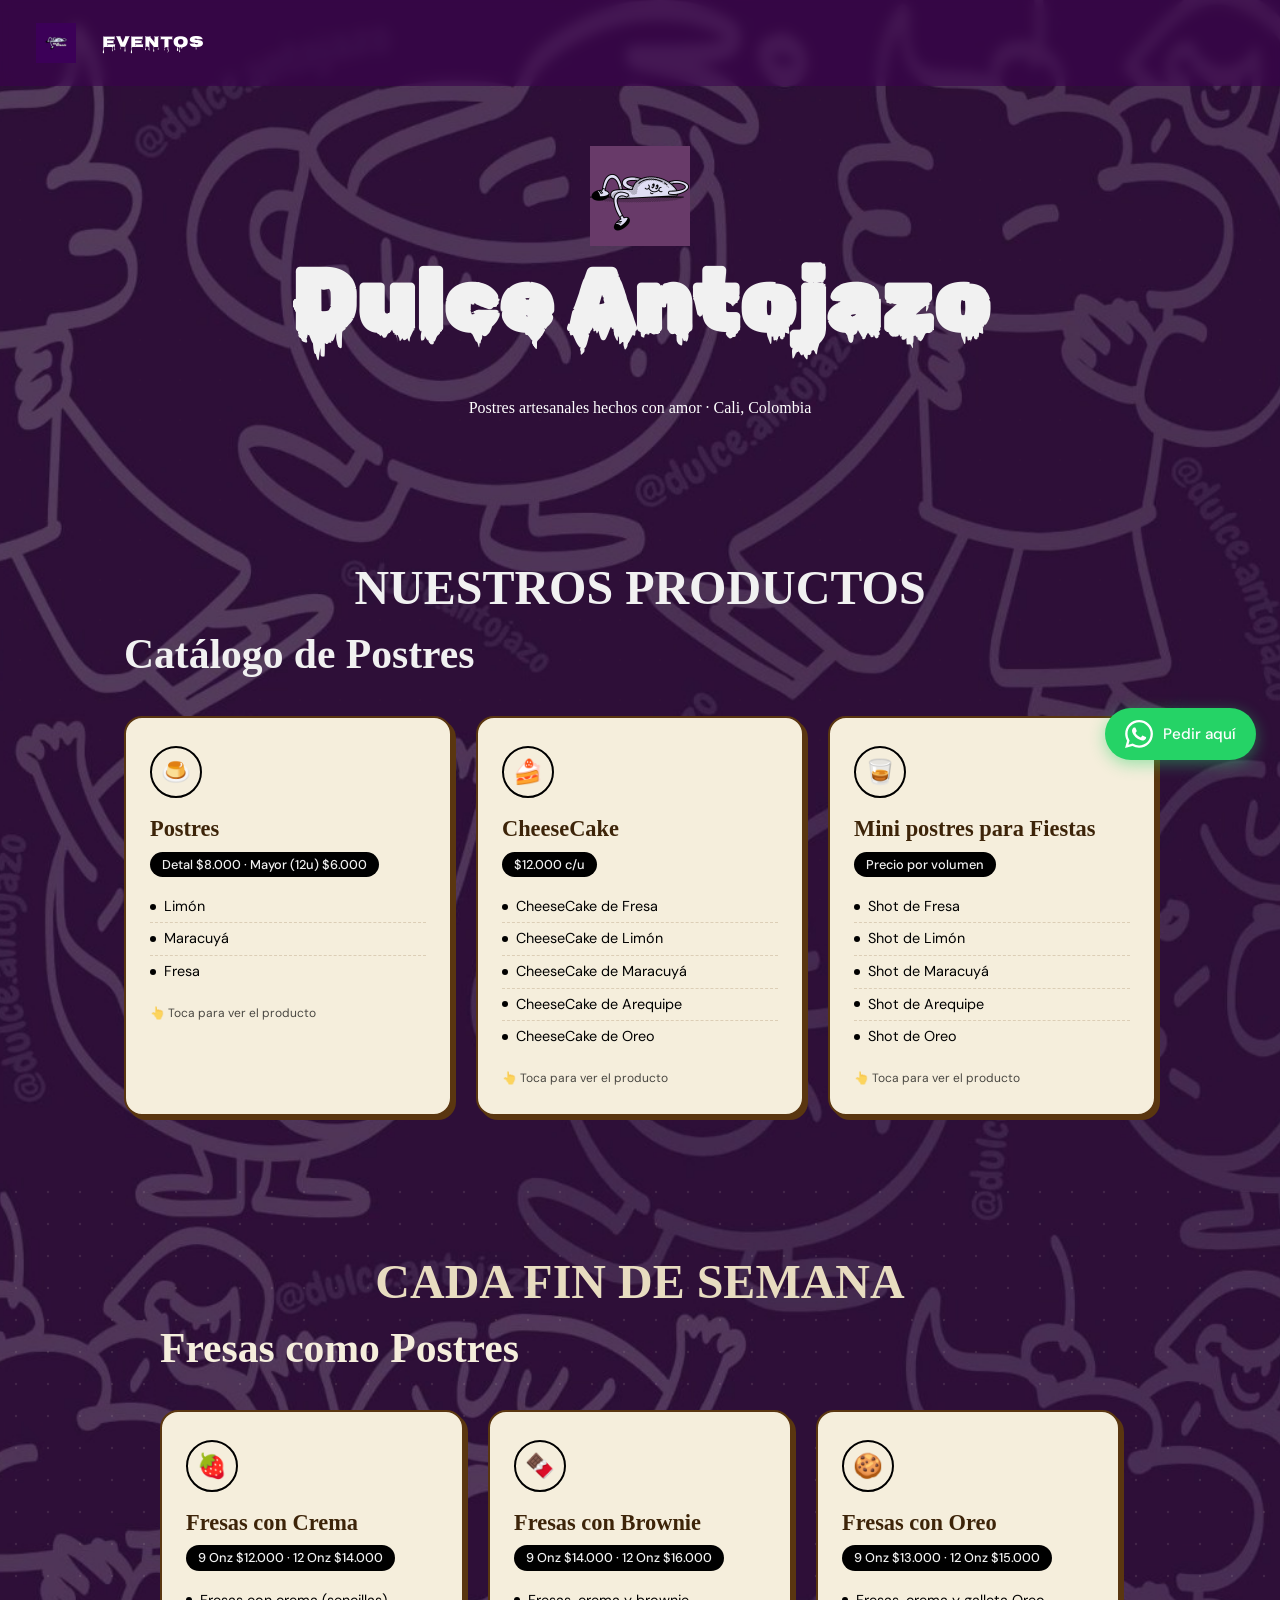
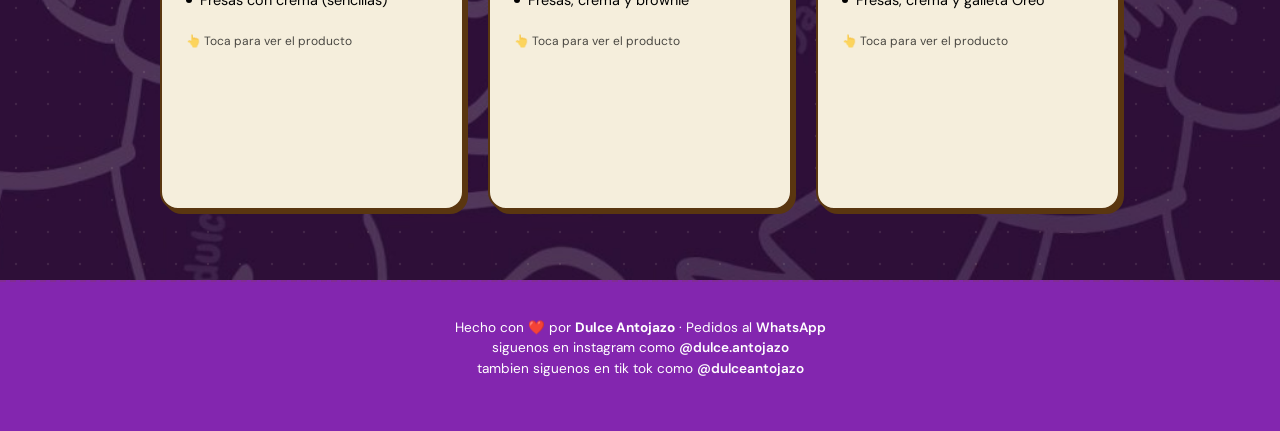
==== commit 2abda1c8: "fix: renombrar combo100b.jpg (nombre truncado) y usarlo en Combo 3C" ====
--- a/index.html
+++ b/index.html
@@ -1,181 +1,257 @@
-<!DOCTYPE html>
-<html lang="es">
-
-<head>
-    <meta charset="UTF-8">
-    <meta name="viewport" content="width=device-width, initial-scale=1.0">
-    <title>Dulce Antojazo · Postres Deliciosos</title>
-    <link rel="icon" type="image/png" href="favicon.png">
-    <link href="https://cdn.jsdelivr.net/npm/bootstrap@5.2.3/dist/css/bootstrap.min.css" rel="stylesheet">
-    <link
-        href="https://fonts.googleapis.com/css2?family=Cabin+Sketch:wght@400;700&family=DM+Sans:wght@300;400;500&display=swap"
-        rel="stylesheet">
-    <link rel="stylesheet" href="estilos_index.css">
-    <link rel="preconnect" href="https://fonts.googleapis.com">
-    <link rel="preconnect" href="https://fonts.gstatic.com" crossorigin>
-    <link href="https://fonts.googleapis.com/css2?family=Nosifer&family=Rubik+Wet+Paint&display=swap" rel="stylesheet">
-</head>
-
-<body>
-    <nav class="navbar navbar-expand-lg bg-light">
-        <div class="container-fluid">
-            <a class="navbar-brand" href="index.html"><img src="logo.jpg" style="height: 40px;"></a>
-            <button class="navbar-toggler" type="button" data-bs-toggle="collapse"
-                data-bs-target="#navbarSupportedContent" aria-controls="navbarSupportedContent" aria-expanded="false"
-                aria-label="Toggle navigation">
-                <span class="navbar-toggler-icon"></span>
-            </button>
-            <div class="collapse navbar-collapse" id="navbarSupportedContent">
-                <ul class="navbar-nav me-auto mb-2 mb-lg-0">
-                    <li class="nav-item">
-                        <a class="eventos" aria-current="page" href="eventos.html">Eventos</a>
-                    </li>
-                    <!--  <li class="nav-item">
-                        <a class="nav-link" href="#">Link</a>
-                    </li>
-                    <li class="nav-item dropdown">
-                        <a class="nav-link dropdown-toggle" href="#" role="button" data-bs-toggle="dropdown"
-                            aria-expanded="false">
-                            Dropdown
-                        </a>
-                        <ul class="dropdown-menu">
-                            <li><a class="dropdown-item" href="#">Action</a></li>
-                            <li><a class="dropdown-item" href="#">Another action</a></li>
-                            <li>
-                                <hr class="dropdown-divider">
-                            </li>
-                            <li><a class="dropdown-item" href="#">Something else here</a></li>
-                        </ul>
-                    </li>
-                    <li class="nav-item">
-                        <a class="nav-link disabled">Disabled</a>
-                    </li>
-                </ul>
-                <form class="d-flex" role="search">
-                    <input class="form-control me-2" type="search" placeholder="Search" aria-label="Search">
-                    <button class="btn btn-outline-success" type="submit">Search</button>
-                </form>
-            </div>
-        </div>-->
-    </nav>
-
-    <!-- Botón flotante WhatsApp -->
-    <a href="https://wa.me/573006096947" target="_blank" class="whatsapp-flotante">
-        <svg viewBox="0 0 24 24" fill="white" width="28" height="28">
-            <path
-                d="M17.472 14.382c-.297-.149-1.758-.867-2.03-.967-.273-.099-.471-.148-.67.15-.197.297-.767.966-.94 1.164-.173.199-.347.223-.644.075-.297-.15-1.255-.463-2.39-1.475-.883-.788-1.48-1.761-1.653-2.059-.173-.297-.018-.458.13-.606.134-.133.298-.347.446-.52.149-.174.198-.298.298-.497.099-.198.05-.371-.025-.52-.075-.149-.669-1.612-.916-2.207-.242-.579-.487-.5-.669-.51-.173-.008-.371-.01-.57-.01-.198 0-.52.074-.792.372-.272.297-1.04 1.016-1.04 2.479 0 1.462 1.065 2.875 1.213 3.074.149.198 2.096 3.2 5.077 4.487.709.306 1.262.489 1.694.625.712.227 1.36.195 1.871.118.571-.085 1.758-.719 2.006-1.413.248-.694.248-1.289.173-1.413-.074-.124-.272-.198-.57-.347m-5.421 7.403h-.004a9.87 9.87 0 01-5.031-1.378l-.361-.214-3.741.982.998-3.648-.235-.374a9.86 9.86 0 01-1.51-5.26c.001-5.45 4.436-9.884 9.888-9.884 2.64 0 5.122 1.03 6.988 2.898a9.825 9.825 0 012.893 6.994c-.003 5.45-4.437 9.884-9.885 9.884m8.413-18.297A11.815 11.815 0 0012.05 0C5.495 0 .16 5.335.157 11.892c0 2.096.547 4.142 1.588 5.945L.057 24l6.305-1.654a11.882 11.882 0 005.683 1.448h.005c6.554 0 11.89-5.335 11.893-11.893a11.821 11.821 0 00-3.48-8.413z" />
-        </svg>
-        <span>Pedir aquí</span>
-    </a>
-
-    <!-- HERO -->
-    <header class="hero">
-        <span class="hero-emoji"><img src="logo2.png" style="width: 100px; height: auto;"></span>
-        <h1 style="font-family: 'Rubik Wet Paint', system-ui;">Dulce Antojazo</h1>
-        <p>Postres artesanales hechos con amor · Cali, Colombia</p>
-    </header>
-    <div class="divider-ribbon"></div>
-
-    <!-- CATÁLOGO -->
-    <section class="catalog-section">
-        <p class="section-label">Nuestros productos</p>
-        <h2 class="section-title">Catálogo de Postres</h2>
-
-        <div class="row g-4">
-
-            <!-- Cuchareables -->
-            <div class="col-12 col-md-4">
-                <div class="flip-card" onclick="this.classList.toggle('flipped')">
-                    <div class="flip-inner">
-                        <div class="flip-front postre-card">
-                            <div class="card-icon-wrap">🥄</div>
-                            <p class="card-name">Cuchareables</p>
-                            <span class="card-price">$9.000 c/u</span>
-                            <ul class="card-flavors">
-                                <li>Fresa</li>
-                                <li>Limón</li>
-                                <li>Maracuyá</li>
-                                <li>Arequipe</li>
-                                <li>Oreo</li>
-                            </ul>
-                            <p class="card-hint">👆 Toca para ver el producto</p>
-                        </div>
-                        <div class="flip-back">
-                            <img src="cuchareable.jpg" alt="Cuchareable" class="card-img">
-                            <p class="card-name" style="margin-top:14px">Cuchareables</p>
-                            <p class="card-hint">👆 Toca para volver</p>
-                        </div>
-                    </div>
-                </div>
-            </div>
-
-            <!-- CheeseCake -->
-            <div class="col-12 col-md-4">
-                <div class="flip-card" onclick="this.classList.toggle('flipped')">
-                    <div class="flip-inner">
-                        <div class="flip-front postre-card">
-                            <div class="card-icon-wrap">🍰</div>
-                            <p class="card-name">CheeseCake</p>
-                            <span class="card-price">$12.000 c/u</span>
-                            <ul class="card-flavors">
-                                <li>CheeseCake de Fresa</li>
-                                <li>CheeseCake de Limón</li>
-                                <li>CheeseCake de Maracuyá</li>
-                                <li>CheeseCake de Arequipe</li>
-                                <li>CheeseCake de Oreo</li>
-                            </ul>
-                            <p class="card-hint">👆 Toca para ver el producto</p>
-                        </div>
-                        <div class="flip-back">
-                            <img src="cheesecake.jpg" alt="CheeseCake" class="card-img">
-                            <p class="card-name" style="margin-top:14px">CheeseCake</p>
-                            <p class="card-hint">👆 Toca para volver</p>
-                        </div>
-                    </div>
-                </div>
-            </div>
-
-            <!-- Shots -->
-            <div class="col-12 col-md-4">
-                <div class="flip-card" onclick="this.classList.toggle('flipped')">
-                    <div class="flip-inner">
-                        <div class="flip-front postre-card">
-                            <div class="card-icon-wrap">🥃</div>
-                            <p class="card-name">Mini postres para Fiestas</p>
-                            <span class="card-price">Precio por volumen</span>
-                            <ul class="card-flavors">
-                                <li>Shot de Fresa</li>
-                                <li>Shot de Limón</li>
-                                <li>Shot de Maracuyá</li>
-                                <li>Shot de Arequipe</li>
-                                <li>Shot de Oreo</li>
-                            </ul>
-                            <p class="card-hint">👆 Toca para ver el producto</p>
-                        </div>
-                        <div class="flip-back">
-                            <img src="shots.jpg" alt="Shots" class="card-img">
-                            <p class="card-name" style="margin-top:14px">Shots para Eventos</p>
-                            <p class="card-hint">👆 Toca para volver</p>
-                        </div>
-                    </div>
-                </div>
-            </div>
-
-        </div>
-    </section>
-
-    <footer>
-        <p>Hecho con ❤️ por <strong>Dulce Antojazo</strong> · Pedidos al
-            <a href="https://wa.me/573006096947" target="_blank">WhatsApp</a><br>
-            siguenos en instagram como <a href="https://www.instagram.com/dulce.antojazo/"
-                target="_blank">@dulce.antojazo</a> <br>
-            tambien siguenos en tik tok como <a
-                href="https://www.tiktok.com/@dulceantojazo?_r=1&_t=ZS-959QEfKab00" target="_blank">@dulceantojazo</a>
-        </p>
-    </footer>
-
-    <script src="https://cdn.jsdelivr.net/npm/bootstrap@5.2.3/dist/js/bootstrap.bundle.min.js"></script>
-
-</body>
-
+<!DOCTYPE html>
+<html lang="es">
+
+<head>
+    <meta charset="UTF-8">
+    <meta name="viewport" content="width=device-width, initial-scale=1.0">
+    <title>Dulce Antojazo · Postres Deliciosos</title>
+    <link rel="icon" type="image/png" href="favicon.png">
+    <link href="https://cdn.jsdelivr.net/npm/bootstrap@5.2.3/dist/css/bootstrap.min.css" rel="stylesheet">
+    <link
+        href="https://fonts.googleapis.com/css2?family=Cabin+Sketch:wght@400;700&family=DM+Sans:wght@300;400;500&display=swap"
+        rel="stylesheet">
+    <link rel="stylesheet" href="estilos_index.css">
+    <link rel="preconnect" href="https://fonts.googleapis.com">
+    <link rel="preconnect" href="https://fonts.gstatic.com" crossorigin>
+    <link href="https://fonts.googleapis.com/css2?family=Nosifer&family=Rubik+Wet+Paint&display=swap" rel="stylesheet">
+</head>
+
+<body>
+    <nav class="navbar navbar-expand-lg bg-light">
+        <div class="container-fluid">
+            <a class="navbar-brand" href="index.html"><img src="logo.jpg" style="height: 40px;"></a>
+            <button class="navbar-toggler" type="button" data-bs-toggle="collapse"
+                data-bs-target="#navbarSupportedContent" aria-controls="navbarSupportedContent" aria-expanded="false"
+                aria-label="Toggle navigation">
+                <span class="navbar-toggler-icon"></span>
+            </button>
+            <div class="collapse navbar-collapse" id="navbarSupportedContent">
+                <ul class="navbar-nav me-auto mb-2 mb-lg-0">
+                    <li class="nav-item">
+                        <a class="eventos" aria-current="page" href="eventos.html">Eventos</a>
+                    </li>
+                    <!--  <li class="nav-item">
+                        <a class="nav-link" href="#">Link</a>
+                    </li>
+                    <li class="nav-item dropdown">
+                        <a class="nav-link dropdown-toggle" href="#" role="button" data-bs-toggle="dropdown"
+                            aria-expanded="false">
+                            Dropdown
+                        </a>
+                        <ul class="dropdown-menu">
+                            <li><a class="dropdown-item" href="#">Action</a></li>
+                            <li><a class="dropdown-item" href="#">Another action</a></li>
+                            <li>
+                                <hr class="dropdown-divider">
+                            </li>
+                            <li><a class="dropdown-item" href="#">Something else here</a></li>
+                        </ul>
+                    </li>
+                    <li class="nav-item">
+                        <a class="nav-link disabled">Disabled</a>
+                    </li>
+                </ul>
+                <form class="d-flex" role="search">
+                    <input class="form-control me-2" type="search" placeholder="Search" aria-label="Search">
+                    <button class="btn btn-outline-success" type="submit">Search</button>
+                </form>
+            </div>
+        </div>-->
+    </nav>
+
+    <!-- Botón flotante WhatsApp -->
+    <a href="https://wa.me/573006096947" target="_blank" class="whatsapp-flotante">
+        <svg viewBox="0 0 24 24" fill="white" width="28" height="28">
+            <path
+                d="M17.472 14.382c-.297-.149-1.758-.867-2.03-.967-.273-.099-.471-.148-.67.15-.197.297-.767.966-.94 1.164-.173.199-.347.223-.644.075-.297-.15-1.255-.463-2.39-1.475-.883-.788-1.48-1.761-1.653-2.059-.173-.297-.018-.458.13-.606.134-.133.298-.347.446-.52.149-.174.198-.298.298-.497.099-.198.05-.371-.025-.52-.075-.149-.669-1.612-.916-2.207-.242-.579-.487-.5-.669-.51-.173-.008-.371-.01-.57-.01-.198 0-.52.074-.792.372-.272.297-1.04 1.016-1.04 2.479 0 1.462 1.065 2.875 1.213 3.074.149.198 2.096 3.2 5.077 4.487.709.306 1.262.489 1.694.625.712.227 1.36.195 1.871.118.571-.085 1.758-.719 2.006-1.413.248-.694.248-1.289.173-1.413-.074-.124-.272-.198-.57-.347m-5.421 7.403h-.004a9.87 9.87 0 01-5.031-1.378l-.361-.214-3.741.982.998-3.648-.235-.374a9.86 9.86 0 01-1.51-5.26c.001-5.45 4.436-9.884 9.888-9.884 2.64 0 5.122 1.03 6.988 2.898a9.825 9.825 0 012.893 6.994c-.003 5.45-4.437 9.884-9.885 9.884m8.413-18.297A11.815 11.815 0 0012.05 0C5.495 0 .16 5.335.157 11.892c0 2.096.547 4.142 1.588 5.945L.057 24l6.305-1.654a11.882 11.882 0 005.683 1.448h.005c6.554 0 11.89-5.335 11.893-11.893a11.821 11.821 0 00-3.48-8.413z" />
+        </svg>
+        <span>Pedir aquí</span>
+    </a>
+
+    <!-- HERO -->
+    <header class="hero">
+        <span class="hero-emoji"><img src="logo2.png" style="width: 100px; height: auto;"></span>
+        <h1 style="font-family: 'Rubik Wet Paint', system-ui;">Dulce Antojazo</h1>
+        <p>Postres artesanales hechos con amor · Cali, Colombia</p>
+    </header>
+    <div class="divider-ribbon"></div>
+
+    <!-- CATÁLOGO -->
+    <section class="catalog-section">
+        <p class="section-label">Nuestros productos</p>
+        <h2 class="section-title">Catálogo de Postres</h2>
+
+        <div class="row g-4">
+
+            <!-- Postres -->
+            <div class="col-12 col-md-4">
+                <div class="flip-card" onclick="this.classList.toggle('flipped')">
+                    <div class="flip-inner">
+                        <div class="flip-front postre-card">
+                            <div class="card-icon-wrap">🍮</div>
+                            <p class="card-name">Postres</p>
+                            <span class="card-price">Detal $8.000 · Mayor (12u) $6.000</span>
+                            <ul class="card-flavors">
+                                <li>Limón</li>
+                                <li>Maracuyá</li>
+                                <li>Fresa</li>
+                            </ul>
+                            <p class="card-hint">👆 Toca para ver el producto</p>
+                        </div>
+                        <div class="flip-back">
+                            <img src="postrelimon.jpg" alt="Postres" class="card-img">
+                            <p class="card-name" style="margin-top:14px">Postres · 8 Onz</p>
+                            <p class="card-hint">👆 Toca para volver</p>
+                        </div>
+                    </div>
+                </div>
+            </div>
+
+            <!-- CheeseCake -->
+            <div class="col-12 col-md-4">
+                <div class="flip-card" onclick="this.classList.toggle('flipped')">
+                    <div class="flip-inner">
+                        <div class="flip-front postre-card">
+                            <div class="card-icon-wrap">🍰</div>
+                            <p class="card-name">CheeseCake</p>
+                            <span class="card-price">$12.000 c/u</span>
+                            <ul class="card-flavors">
+                                <li>CheeseCake de Fresa</li>
+                                <li>CheeseCake de Limón</li>
+                                <li>CheeseCake de Maracuyá</li>
+                                <li>CheeseCake de Arequipe</li>
+                                <li>CheeseCake de Oreo</li>
+                            </ul>
+                            <p class="card-hint">👆 Toca para ver el producto</p>
+                        </div>
+                        <div class="flip-back">
+                            <img src="cheesecake.jpg" alt="CheeseCake" class="card-img">
+                            <p class="card-name" style="margin-top:14px">CheeseCake</p>
+                            <p class="card-hint">👆 Toca para volver</p>
+                        </div>
+                    </div>
+                </div>
+            </div>
+
+            <!-- Shots -->
+            <div class="col-12 col-md-4">
+                <div class="flip-card" onclick="this.classList.toggle('flipped')">
+                    <div class="flip-inner">
+                        <div class="flip-front postre-card">
+                            <div class="card-icon-wrap">🥃</div>
+                            <p class="card-name">Mini postres para Fiestas</p>
+                            <span class="card-price">Precio por volumen</span>
+                            <ul class="card-flavors">
+                                <li>Shot de Fresa</li>
+                                <li>Shot de Limón</li>
+                                <li>Shot de Maracuyá</li>
+                                <li>Shot de Arequipe</li>
+                                <li>Shot de Oreo</li>
+                            </ul>
+                            <p class="card-hint">👆 Toca para ver el producto</p>
+                        </div>
+                        <div class="flip-back">
+                            <img src="shots.jpg" alt="Shots" class="card-img">
+                            <p class="card-name" style="margin-top:14px">Shots para Eventos</p>
+                            <p class="card-hint">👆 Toca para volver</p>
+                        </div>
+                    </div>
+                </div>
+            </div>
+
+        </div>
+    </section>
+
+    <!-- FRESAS COMO POSTRES -->
+    <section class="shots-section">
+        <div class="shots-inner">
+            <p class="section-label">Cada fin de semana</p>
+            <h2 class="section-title">Fresas como Postres</h2>
+
+            <div class="row g-4">
+
+                <!-- Fresas con Crema -->
+                <div class="col-12 col-md-4">
+                    <div class="flip-card" onclick="this.classList.toggle('flipped')">
+                        <div class="flip-inner">
+                            <div class="flip-front postre-card">
+                                <div class="card-icon-wrap">🍓</div>
+                                <p class="card-name">Fresas con Crema</p>
+                                <span class="card-price">9 Onz $12.000 · 12 Onz $14.000</span>
+                                <ul class="card-flavors">
+                                    <li>Fresas con crema (sencillas)</li>
+                                </ul>
+                                <p class="card-hint">👆 Toca para ver el producto</p>
+                            </div>
+                            <div class="flip-back">
+                                <img src="fresascrema.jpg" alt="Fresas con Crema" class="card-img">
+                                <p class="card-name" style="margin-top:14px">Fresas con Crema</p>
+                                <p class="card-hint">👆 Toca para volver</p>
+                            </div>
+                        </div>
+                    </div>
+                </div>
+
+                <!-- Fresas con Brownie -->
+                <div class="col-12 col-md-4">
+                    <div class="flip-card" onclick="this.classList.toggle('flipped')">
+                        <div class="flip-inner">
+                            <div class="flip-front postre-card">
+                                <div class="card-icon-wrap">🍫</div>
+                                <p class="card-name">Fresas con Brownie</p>
+                                <span class="card-price">9 Onz $14.000 · 12 Onz $16.000</span>
+                                <ul class="card-flavors">
+                                    <li>Fresas, crema y brownie</li>
+                                </ul>
+                                <p class="card-hint">👆 Toca para ver el producto</p>
+                            </div>
+                            <div class="flip-back">
+                                <img src="fresasbrownie.jpg" alt="Fresas con Brownie" class="card-img">
+                                <p class="card-name" style="margin-top:14px">Fresas con Brownie</p>
+                                <p class="card-hint">👆 Toca para volver</p>
+                            </div>
+                        </div>
+                    </div>
+                </div>
+
+                <!-- Fresas con Oreo -->
+                <div class="col-12 col-md-4">
+                    <div class="flip-card" onclick="this.classList.toggle('flipped')">
+                        <div class="flip-inner">
+                            <div class="flip-front postre-card">
+                                <div class="card-icon-wrap">🍪</div>
+                                <p class="card-name">Fresas con Oreo</p>
+                                <span class="card-price">9 Onz $13.000 · 12 Onz $15.000</span>
+                                <ul class="card-flavors">
+                                    <li>Fresas, crema y galleta Oreo</li>
+                                </ul>
+                                <p class="card-hint">👆 Toca para ver el producto</p>
+                            </div>
+                            <div class="flip-back">
+                                <img src="fresasoreo.jpg" alt="Fresas con Oreo" class="card-img">
+                                <p class="card-name" style="margin-top:14px">Fresas con Oreo</p>
+                                <p class="card-hint">👆 Toca para volver</p>
+                            </div>
+                        </div>
+                    </div>
+                </div>
+
+            </div>
+        </div>
+    </section>
+
+    <footer>
+        <p>Hecho con ❤️ por <strong>Dulce Antojazo</strong> · Pedidos al
+            <a href="https://wa.me/573006096947" target="_blank">WhatsApp</a><br>
+            siguenos en instagram como <a href="https://www.instagram.com/dulce.antojazo/"
+                target="_blank">@dulce.antojazo</a> <br>
+            tambien siguenos en tik tok como <a
+                href="https://www.tiktok.com/@dulceantojazo?_r=1&_t=ZS-959QEfKab00" target="_blank">@dulceantojazo</a>
+        </p>
+    </footer>
+
+    <script src="https://cdn.jsdelivr.net/npm/bootstrap@5.2.3/dist/js/bootstrap.bundle.min.js"></script>
+
+</body>
+
 </html>
--- a/estilos_index.css
+++ b/estilos_index.css
@@ -1,399 +1,400 @@
-:root {
-    --morado:  #8326af;
-    --lavanda-d:#c4cde3;
-    --blanco:     #f1f1f1;
-    --cafe-d:   #5a3610;
-    --cafe-l:   #000000;
-    --crema:    #f5eedc;
-    --crema-d:  #e8dcc0;
-    --text:     #3d2409;
-    --text-s:   #ffffff;
-    --text-b:  #000000;
-    --negro:    #000000;
-}
-
-* { box-sizing: border-box; margin: 0; padding: 0; }
-
-body {
-    font-family: 'DM Sans', sans-serif;
-    color: var(--text);
-    overflow-x: hidden;
-    background-image: url('fondo.png'); /* ruta de tu imagen */
-    background-size: cover;        /* hace que la imagen cubra toda la pantalla */
-    background-repeat: no-repeat;  /* evita que se repita */
-    background-position: center;   /* centra la imagen */
-
-
-}
-
-body::before {
-    content: '';
-    position: fixed;
-    inset: 0;
-    background-image: url("data:image/svg+xml,%3Csvg width='40' height='40' viewBox='0 0 40 40' xmlns='http://www.w3.org/2000/svg'%3E%3Ccircle cx='20' cy='20' r='1' fill='%237a4e1e' fill-opacity='0.06'/%3E%3C/svg%3E");
-    pointer-events: none;
-    z-index: 0;
-}
-
-a {
-    color: white;
-    text-decoration: none;
-}
-
-.navbar {
-    background: rgba(60, 0, 80, 0.55) !important; /* morado semitransparente */
-    padding: 18px 24px;
-    position: relative;
-    z-index: 2;
-    backdrop-filter: blur(6px); /* efecto vidrio opcional, queda bonito */
-}
-
-.navbar-toggler {
-    border-color: var(--morado) !important;
-    background: rgb(136, 19, 114) !important; /* morado semitransparente */
-    padding: 6px 10px;
-    border-radius: 8px;
-}
-
-.navbar-toggler-icon {
-    background-image: url("data:image/svg+xml,%3csvg xmlns='http://www.w3.org/2000/svg' viewBox='0 0 30 30'%3e%3cpath stroke='rgba%28241%2C241%2C241%2C1%29' stroke-linecap='round' stroke-miterlimit='10' stroke-width='2' d='M4 7h22M4 15h22M4 23h22'/%3e%3c/svg%3e") !important;
-}
-
-.eventos{
-    color: var(--text-s);
-    font-family:'Nosifer', cursive;
-    padding: 10px;
-}
-
-/* ── WHATSAPP FLOTANTE ── */
-.whatsapp-flotante {
-    position: fixed;
-    bottom: 140px;
-    right: 24px;
-    z-index: 999;
-    background: #25d366;
-    color: white;
-    display: flex;
-    align-items: center;
-    gap: 10px;
-    padding: 12px 20px;
-    border-radius: 50px;
-    text-decoration: none;
-    font-weight: 500;
-    font-size: 0.95rem;
-    box-shadow: 0 4px 16px rgba(37,211,102,0.45);
-    transition: transform .2s, box-shadow .2s;
-}
-.whatsapp-flotante:hover {
-    transform: translateY(-3px);
-    box-shadow: 0 8px 24px rgba(37,211,102,0.55);
-    color: white;
-}
-
-/* ── HERO ── */
-.hero {
-    position: relative;
-    z-index: 1;
-    background: var(--lavanda);
-    padding: 60px 24px 50px;
-    text-align: center;
-}
-.hero-emoji {
-    font-size: 3.2rem;
-    display: block;
-    margin-bottom: 12px;
-    animation: float 3s ease-in-out infinite;
-}
-@keyframes float {
-    0%,100% { transform: translateY(0); }
-    50%      { transform: translateY(-8px); }
-}
-.hero h1 {
-    font-family: '', cursive;
-    font-size: clamp(3rem, 9vw, 5.5rem);
-    font-weight: 700;
-    color: var(--blanco);
-    line-height: 1;
-}
-.hero h1 span { color: var(--cafe-l); font-family: ''; }
-.hero p {
-    font-family: '';
-    margin-top: 50px;
-    font-size: 1rem;
-    color: var(--text-s);
-    font-weight: 300;
-}
-.divider-ribbon {
-    height: 6px;
-    background: linear-gradient(90deg, var(--cafe), var(--cafe-l), var(--cafe));
-    position: relative;
-    z-index: 1;
-}
-
-/* ── CATÁLOGO ── */
-.catalog-section {
-    position: relative;
-    z-index: 1;
-    padding: 60px 24px;
-    max-width: 1080px;
-    margin: 0 auto;
-}
-.section-label {
-    font-family: '';
-    font-size: 3rem;
-    font-weight: 600;
-    text-transform: uppercase;
-    color: var(--blanco);
-    margin-bottom: 6px;
-    text-align: center;
-}
-.section-title {
-    font-family: '';
-    font-size: clamp(1.8rem, 4vw, 2.6rem);
-    font-weight: 700;
-    color: var(--blanco);
-    margin-bottom: 36px;
-}
-
-/* ── FLIP CARD ── */
-.flip-card {
-    height: 400px;
-    perspective: 1000px;
-    cursor: pointer;
-}
-.flip-inner {
-    position: relative;
-    width: 100%;
-    height: 100%;
-    transition: transform 0.55s ease;
-    transform-style: preserve-3d;
-}
-.flip-card.flipped .flip-inner {
-    transform: rotateY(180deg);
-}
-.flip-front,
-.flip-back {
-    position: absolute;
-    inset: 0;
-    backface-visibility: hidden;
-    -webkit-backface-visibility: hidden;
-    border-radius: 18px;
-    overflow: hidden;
-}
-
-/* FRENTE — con estilos propios, sin transition de transform */
-.flip-front {
-    background: var(--crema);
-    border: 2px solid var(--cafe-d);
-    box-shadow: 4px 4px 0px var(--cafe-d);
-    padding: 28px 24px 22px;
-    position: absolute;
-}
-.flip-front::before {
-    content: '';
-    position: absolute;
-    top: -18px; right: -18px;
-    width: 70px; height: 70px;
-    border: 2px dashed var(--cafe);
-    border-radius: 50%;
-    opacity: .2;
-}
-
-/* REVERSO */
-.flip-back {
-    background: var(--crema);
-    border: 2px solid var(--cafe-d);
-    box-shadow: 4px 4px 0px var(--cafe-d);
-    transform: rotateY(180deg);
-    display: flex;
-    flex-direction: column;
-    align-items: center;
-    justify-content: center;
-    text-align: center;
-    padding: 20px;
-}
-
-/* Elementos dentro de las cards */
-.card-icon-wrap {
-    width: 52px; height: 52px;
-    background: var(--lavanda);
-    border: 2px solid var(--negro);
-    border-radius: 50%;
-    display: flex; align-items: center; justify-content: center;
-    font-size: 1.5rem;
-    margin-bottom: 14px;
-}
-.card-name {
-    font-family: '';
-    font-size: 1.4rem;
-    font-weight: 700;
-    color: var(--cafe);
-    margin-bottom: 6px;
-}
-.card-price {
-    display: inline-block;
-    background: var(--negro);
-    color: var(--blanco);
-    font-size: 0.8rem;
-    font-weight: 500;
-    padding: 3px 12px;
-    border-radius: 20px;
-    margin-bottom: 14px;
-}
-.card-flavors { list-style: none; padding: 0; }
-.card-flavors li {
-    font-size: 0.9rem;
-    color: var(--text-b);
-    padding: 5px 0;
-    border-bottom: 1px dashed rgba(122,78,30,.2);
-    display: flex; align-items: center; gap: 8px;
-}
-.card-flavors li:last-child { border-bottom: none; }
-.card-flavors li::before {
-    content: '';
-    width: 6px; height: 6px;
-    background: var(--cafe-l);
-    border-radius: 50%;
-    flex-shrink: 0;
-}
-.card-hint {
-    font-size: 0.75rem;
-    color: var(--text-b);
-    margin-top: 12px;
-    opacity: 0.7;
-}
-.card-img {
-    width: 100%;
-    height: 200px;
-    object-fit: cover;
-    border-radius: 12px;
-    border: 2px solid var(--cafe-d);
-}
-
-/* ── SHOTS ── */
-.shots-section {
-    position: relative;
-    z-index: 1;
-    background: var(--cafe);
-    padding: 70px 24px;
-}
-.shots-section::before {
-    content: '';
-    position: absolute;
-    inset: 0;
-    background-image: url("data:image/svg+xml,%3Csvg width='32' height='32' viewBox='0 0 32 32' xmlns='http://www.w3.org/2000/svg'%3E%3Ccircle cx='16' cy='16' r='1.2' fill='%23f5eedc' fill-opacity='0.1'/%3E%3C/svg%3E");
-    pointer-events: none;
-}
-.shots-inner { max-width: 960px; margin: 0 auto; position: relative; }
-.shots-section .section-label { color: var(--crema-d); }
-.shots-section .section-title  { color: var(--crema); }
-
-.precio-badge {
-    background: rgba(245,238,220,0.1);
-    border: 2px solid rgba(245,238,220,0.22);
-    border-radius: 16px;
-    padding: 20px 22px;
-    transition: background .2s;
-}
-.precio-badge:hover { background: rgba(245,238,220,0.16); }
-.badge-title { font-size: 0.85rem; color: rgba(245,238,220,.65); margin-bottom: 4px; }
-.badge-price {
-    font-family: 'Cabin Sketch', cursive;
-    font-size: 2rem;
-    font-weight: 700;
-    color: var(--crema);
-}
-.badge-price span { font-size: 0.85rem; color: rgba(245,238,220,.5); font-family: 'DM Sans', sans-serif; }
-
-/* ── CALCULADORA ── */
-.calc-box {
-    background: var(--crema);
-    border: 2px solid var(--cafe-d);
-    border-radius: 20px;
-    padding: 30px 28px;
-    margin-top: 40px;
-    box-shadow: 5px 5px 0 var(--cafe-d);
-}
-.calc-box h3 {
-    font-family: 'Cabin Sketch', cursive;
-    font-size: 1.5rem;
-    color: var(--cafe);
-    margin-bottom: 4px;
-}
-.calc-box p { font-size: 0.88rem; color: var(--text-b); margin-bottom: 22px; }
-.calc-input-row { display: flex; gap: 12px; flex-wrap: wrap; align-items: flex-end; }
-.calc-input-row label {
-    font-size: 0.72rem; font-weight: 500;
-    letter-spacing: 2px; text-transform: uppercase;
-    color: var(--cafe-l); display: block; margin-bottom: 6px;
-}
-.calc-input-row input[type=number] {
-    background: var(--text-b);
-    border: 2px solid var(--blanco);
-    border-radius: 12px;
-    color: var(--blanco);
-    font-size: 1rem;
-    font-family: 'DM Sans', sans-serif;
-    padding: 10px 16px;
-    width: 170px;
-    outline: none;
-    transition: border-color .2s, box-shadow .2s;
-}
-.calc-input-row input[type=number]:focus {
-    border-color: var(--cafe-d);
-    box-shadow: 3px 3px 0 var(--cafe-d);
-}
-.btn-calcular {
-    background: var(--negro);
-    border: 2px solid var(--blanco);
-    border-radius: 12px;
-    color: var(--blanco);
-    font-family: 'Cabin Sketch', cursive;
-    font-size: 1.05rem;
-    padding: 10px 26px;
-    cursor: pointer;
-    box-shadow: 3px 3px 0 var(--cafe-d);
-    transition: transform .15s, box-shadow .15s;
-}
-.btn-calcular:hover  { transform: translate(-2px,-2px); box-shadow: 5px 5px 0 var(--cafe-d); }
-.btn-calcular:active { transform: translate(1px,1px);   box-shadow: 1px 1px 0 var(--cafe-d); }
-
-/* ── RESULTADO ── */
-#resultado { margin-top: 22px; display: none; animation: fadeUp .3s ease; }
-@keyframes fadeUp {
-    from { opacity:0; transform: translateY(8px); }
-    to   { opacity:1; transform: translateY(0); }
-}
-.result-card {
-    background: var(--white);
-    border: 2px solid var(--cafe-d);
-    border-radius: 16px;
-    padding: 22px 26px;
-    display: flex; align-items: center; gap: 18px; flex-wrap: wrap;
-    box-shadow: 4px 4px 0 var(--cafe-d);
-}
-.result-icon { font-size: 2.4rem; }
-.r-label { font-size: 0.7rem; letter-spacing: 2px; text-transform: uppercase; color: rgba(245,238,220,.65); margin-bottom: 2px; }
-.r-value { font-family: 'Cabin Sketch', cursive; font-size: 2rem; color: var(--crema); line-height: 1.1; }
-.r-detail { font-size: 0.85rem; color: rgba(245,238,220,.75); margin-top: 3px; }
-.result-error {
-    background: rgba(220,60,60,0.1);
-    border: 2px solid rgba(220,80,80,0.35);
-    border-radius: 12px;
-    padding: 14px 18px;
-    color: #c05050;
-    font-size: 0.9rem;
-}
-
-/* ── FOOTER ── */
-footer {
-    position: relative; z-index: 1;
-    background: var(--morado);
-    text-align: center;
-    padding: 36px 24px;
-    border-top: 2px dashed rgba(122,78,30,.2);
-}
-footer p   { font-size: 0.85rem; color: var(--text-s); }
-footer strong { color: var(--cafe); }
-footer a   { color: var(--cafe); font-weight: 600; text-decoration: none; }
+:root {
+    --morado:  #8326af;
+    --lavanda-d:#c4cde3;
+    --blanco:     #f1f1f1;
+    --cafe-d:   #5a3610;
+    --cafe-l:   #000000;
+    --crema:    #f5eedc;
+    --crema-d:  #e8dcc0;
+    --text:     #3d2409;
+    --text-s:   #ffffff;
+    --text-b:  #000000;
+    --negro:    #000000;
+}
+
+* { box-sizing: border-box; margin: 0; padding: 0; }
+
+body {
+    font-family: 'DM Sans', sans-serif;
+    color: var(--text);
+    overflow-x: hidden;
+    background-image: url('fondo.png'); /* ruta de tu imagen */
+    background-size: cover;        /* hace que la imagen cubra toda la pantalla */
+    background-repeat: no-repeat;  /* evita que se repita */
+    background-position: center;   /* centra la imagen */
+
+
+}
+
+body::before {
+    content: '';
+    position: fixed;
+    inset: 0;
+    background-image: url("data:image/svg+xml,%3Csvg width='40' height='40' viewBox='0 0 40 40' xmlns='http://www.w3.org/2000/svg'%3E%3Ccircle cx='20' cy='20' r='1' fill='%237a4e1e' fill-opacity='0.06'/%3E%3C/svg%3E");
+    pointer-events: none;
+    z-index: 0;
+}
+
+a {
+    color: white;
+    text-decoration: none;
+}
+
+.navbar {
+    background: rgba(60, 0, 80, 0.55) !important; /* morado semitransparente */
+    padding: 18px 24px;
+    position: relative;
+    z-index: 2;
+    backdrop-filter: blur(6px); /* efecto vidrio opcional, queda bonito */
+}
+
+.navbar-toggler {
+    border-color: var(--morado) !important;
+    background: rgb(136, 19, 114) !important; /* morado semitransparente */
+    padding: 6px 10px;
+    border-radius: 8px;
+}
+
+.navbar-toggler-icon {
+    background-image: url("data:image/svg+xml,%3csvg xmlns='http://www.w3.org/2000/svg' viewBox='0 0 30 30'%3e%3cpath stroke='rgba%28241%2C241%2C241%2C1%29' stroke-linecap='round' stroke-miterlimit='10' stroke-width='2' d='M4 7h22M4 15h22M4 23h22'/%3e%3c/svg%3e") !important;
+}
+
+.eventos{
+    color: var(--text-s);
+    font-family:'Nosifer', cursive;
+    padding: 10px;
+}
+
+/* ── WHATSAPP FLOTANTE ── */
+.whatsapp-flotante {
+    position: fixed;
+    bottom: 140px;
+    right: 24px;
+    z-index: 999;
+    background: #25d366;
+    color: white;
+    display: flex;
+    align-items: center;
+    gap: 10px;
+    padding: 12px 20px;
+    border-radius: 50px;
+    text-decoration: none;
+    font-weight: 500;
+    font-size: 0.95rem;
+    box-shadow: 0 4px 16px rgba(37,211,102,0.45);
+    transition: transform .2s, box-shadow .2s;
+}
+.whatsapp-flotante:hover {
+    transform: translateY(-3px);
+    box-shadow: 0 8px 24px rgba(37,211,102,0.55);
+    color: white;
+}
+
+/* ── HERO ── */
+.hero {
+    position: relative;
+    z-index: 1;
+    background: var(--lavanda);
+    padding: 60px 24px 50px;
+    text-align: center;
+}
+.hero-emoji {
+    font-size: 3.2rem;
+    display: block;
+    margin-bottom: 12px;
+    animation: float 3s ease-in-out infinite;
+}
+@keyframes float {
+    0%,100% { transform: translateY(0); }
+    50%      { transform: translateY(-8px); }
+}
+.hero h1 {
+    font-family: '', cursive;
+    font-size: clamp(3rem, 9vw, 5.5rem);
+    font-weight: 700;
+    color: var(--blanco);
+    line-height: 1;
+}
+.hero h1 span { color: var(--cafe-l); font-family: ''; }
+.hero p {
+    font-family: '';
+    margin-top: 50px;
+    font-size: 1rem;
+    color: var(--text-s);
+    font-weight: 300;
+}
+.divider-ribbon {
+    height: 6px;
+    background: linear-gradient(90deg, var(--cafe), var(--cafe-l), var(--cafe));
+    position: relative;
+    z-index: 1;
+}
+
+/* ── CATÁLOGO ── */
+.catalog-section {
+    position: relative;
+    z-index: 1;
+    padding: 60px 24px;
+    max-width: 1080px;
+    margin: 0 auto;
+}
+.section-label {
+    font-family: '';
+    font-size: 3rem;
+    font-weight: 600;
+    text-transform: uppercase;
+    color: var(--blanco);
+    margin-bottom: 6px;
+    text-align: center;
+}
+.section-title {
+    font-family: '';
+    font-size: clamp(1.8rem, 4vw, 2.6rem);
+    font-weight: 700;
+    color: var(--blanco);
+    margin-bottom: 36px;
+}
+
+/* ── FLIP CARD ── */
+.flip-card {
+    height: 400px;
+    perspective: 1000px;
+    cursor: pointer;
+}
+.flip-inner {
+    position: relative;
+    width: 100%;
+    height: 100%;
+    transition: transform 0.55s ease;
+    transform-style: preserve-3d;
+}
+.flip-card.flipped .flip-inner {
+    transform: rotateY(180deg);
+}
+.flip-front,
+.flip-back {
+    position: absolute;
+    inset: 0;
+    backface-visibility: hidden;
+    -webkit-backface-visibility: hidden;
+    border-radius: 18px;
+    overflow: hidden;
+}
+
+/* FRENTE — con estilos propios, sin transition de transform */
+.flip-front {
+    background: var(--crema);
+    border: 2px solid var(--cafe-d);
+    box-shadow: 4px 4px 0px var(--cafe-d);
+    padding: 28px 24px 22px;
+    position: absolute;
+}
+.flip-front::before {
+    content: '';
+    position: absolute;
+    top: -18px; right: -18px;
+    width: 70px; height: 70px;
+    border: 2px dashed var(--cafe);
+    border-radius: 50%;
+    opacity: .2;
+}
+
+/* REVERSO */
+.flip-back {
+    background: var(--crema);
+    border: 2px solid var(--cafe-d);
+    box-shadow: 4px 4px 0px var(--cafe-d);
+    transform: rotateY(180deg);
+    display: flex;
+    flex-direction: column;
+    align-items: center;
+    justify-content: center;
+    text-align: center;
+    padding: 20px;
+}
+
+/* Elementos dentro de las cards */
+.card-icon-wrap {
+    width: 52px; height: 52px;
+    background: var(--lavanda);
+    border: 2px solid var(--negro);
+    border-radius: 50%;
+    display: flex; align-items: center; justify-content: center;
+    font-size: 1.5rem;
+    margin-bottom: 14px;
+}
+.card-name {
+    font-family: '';
+    font-size: 1.4rem;
+    font-weight: 700;
+    color: var(--cafe);
+    margin-bottom: 6px;
+}
+.card-price {
+    display: inline-block;
+    background: var(--negro);
+    color: var(--blanco);
+    font-size: 0.8rem;
+    font-weight: 500;
+    padding: 3px 12px;
+    border-radius: 20px;
+    margin-bottom: 14px;
+}
+.card-flavors { list-style: none; padding: 0; }
+.card-flavors li {
+    font-size: 0.9rem;
+    color: var(--text-b);
+    padding: 5px 0;
+    border-bottom: 1px dashed rgba(122,78,30,.2);
+    display: flex; align-items: center; gap: 8px;
+}
+.card-flavors li:last-child { border-bottom: none; }
+.card-flavors li::before {
+    content: '';
+    width: 6px; height: 6px;
+    background: var(--cafe-l);
+    border-radius: 50%;
+    flex-shrink: 0;
+}
+.card-hint {
+    font-size: 0.75rem;
+    color: var(--text-b);
+    margin-top: 12px;
+    opacity: 0.7;
+}
+.card-img {
+    width: 100%;
+    height: 200px;
+    object-fit: contain;
+    background: var(--crema);
+    border-radius: 12px;
+    border: 2px solid var(--cafe-d);
+}
+
+/* ── SHOTS ── */
+.shots-section {
+    position: relative;
+    z-index: 1;
+    background: var(--cafe);
+    padding: 70px 24px;
+}
+.shots-section::before {
+    content: '';
+    position: absolute;
+    inset: 0;
+    background-image: url("data:image/svg+xml,%3Csvg width='32' height='32' viewBox='0 0 32 32' xmlns='http://www.w3.org/2000/svg'%3E%3Ccircle cx='16' cy='16' r='1.2' fill='%23f5eedc' fill-opacity='0.1'/%3E%3C/svg%3E");
+    pointer-events: none;
+}
+.shots-inner { max-width: 960px; margin: 0 auto; position: relative; }
+.shots-section .section-label { color: var(--crema-d); }
+.shots-section .section-title  { color: var(--crema); }
+
+.precio-badge {
+    background: rgba(245,238,220,0.1);
+    border: 2px solid rgba(245,238,220,0.22);
+    border-radius: 16px;
+    padding: 20px 22px;
+    transition: background .2s;
+}
+.precio-badge:hover { background: rgba(245,238,220,0.16); }
+.badge-title { font-size: 0.85rem; color: rgba(245,238,220,.65); margin-bottom: 4px; }
+.badge-price {
+    font-family: 'Cabin Sketch', cursive;
+    font-size: 2rem;
+    font-weight: 700;
+    color: var(--crema);
+}
+.badge-price span { font-size: 0.85rem; color: rgba(245,238,220,.5); font-family: 'DM Sans', sans-serif; }
+
+/* ── CALCULADORA ── */
+.calc-box {
+    background: var(--crema);
+    border: 2px solid var(--cafe-d);
+    border-radius: 20px;
+    padding: 30px 28px;
+    margin-top: 40px;
+    box-shadow: 5px 5px 0 var(--cafe-d);
+}
+.calc-box h3 {
+    font-family: 'Cabin Sketch', cursive;
+    font-size: 1.5rem;
+    color: var(--cafe);
+    margin-bottom: 4px;
+}
+.calc-box p { font-size: 0.88rem; color: var(--text-b); margin-bottom: 22px; }
+.calc-input-row { display: flex; gap: 12px; flex-wrap: wrap; align-items: flex-end; }
+.calc-input-row label {
+    font-size: 0.72rem; font-weight: 500;
+    letter-spacing: 2px; text-transform: uppercase;
+    color: var(--cafe-l); display: block; margin-bottom: 6px;
+}
+.calc-input-row input[type=number] {
+    background: var(--text-b);
+    border: 2px solid var(--blanco);
+    border-radius: 12px;
+    color: var(--blanco);
+    font-size: 1rem;
+    font-family: 'DM Sans', sans-serif;
+    padding: 10px 16px;
+    width: 170px;
+    outline: none;
+    transition: border-color .2s, box-shadow .2s;
+}
+.calc-input-row input[type=number]:focus {
+    border-color: var(--cafe-d);
+    box-shadow: 3px 3px 0 var(--cafe-d);
+}
+.btn-calcular {
+    background: var(--negro);
+    border: 2px solid var(--blanco);
+    border-radius: 12px;
+    color: var(--blanco);
+    font-family: 'Cabin Sketch', cursive;
+    font-size: 1.05rem;
+    padding: 10px 26px;
+    cursor: pointer;
+    box-shadow: 3px 3px 0 var(--cafe-d);
+    transition: transform .15s, box-shadow .15s;
+}
+.btn-calcular:hover  { transform: translate(-2px,-2px); box-shadow: 5px 5px 0 var(--cafe-d); }
+.btn-calcular:active { transform: translate(1px,1px);   box-shadow: 1px 1px 0 var(--cafe-d); }
+
+/* ── RESULTADO ── */
+#resultado { margin-top: 22px; display: none; animation: fadeUp .3s ease; }
+@keyframes fadeUp {
+    from { opacity:0; transform: translateY(8px); }
+    to   { opacity:1; transform: translateY(0); }
+}
+.result-card {
+    background: var(--white);
+    border: 2px solid var(--cafe-d);
+    border-radius: 16px;
+    padding: 22px 26px;
+    display: flex; align-items: center; gap: 18px; flex-wrap: wrap;
+    box-shadow: 4px 4px 0 var(--cafe-d);
+}
+.result-icon { font-size: 2.4rem; }
+.r-label { font-size: 0.7rem; letter-spacing: 2px; text-transform: uppercase; color: rgba(245,238,220,.65); margin-bottom: 2px; }
+.r-value { font-family: 'Cabin Sketch', cursive; font-size: 2rem; color: var(--crema); line-height: 1.1; }
+.r-detail { font-size: 0.85rem; color: rgba(245,238,220,.75); margin-top: 3px; }
+.result-error {
+    background: rgba(220,60,60,0.1);
+    border: 2px solid rgba(220,80,80,0.35);
+    border-radius: 12px;
+    padding: 14px 18px;
+    color: #c05050;
+    font-size: 0.9rem;
+}
+
+/* ── FOOTER ── */
+footer {
+    position: relative; z-index: 1;
+    background: var(--morado);
+    text-align: center;
+    padding: 36px 24px;
+    border-top: 2px dashed rgba(122,78,30,.2);
+}
+footer p   { font-size: 0.85rem; color: var(--text-s); }
+footer strong { color: var(--cafe); }
+footer a   { color: var(--cafe); font-weight: 600; text-decoration: none; }
 footer a:hover { text-decoration: underline; }
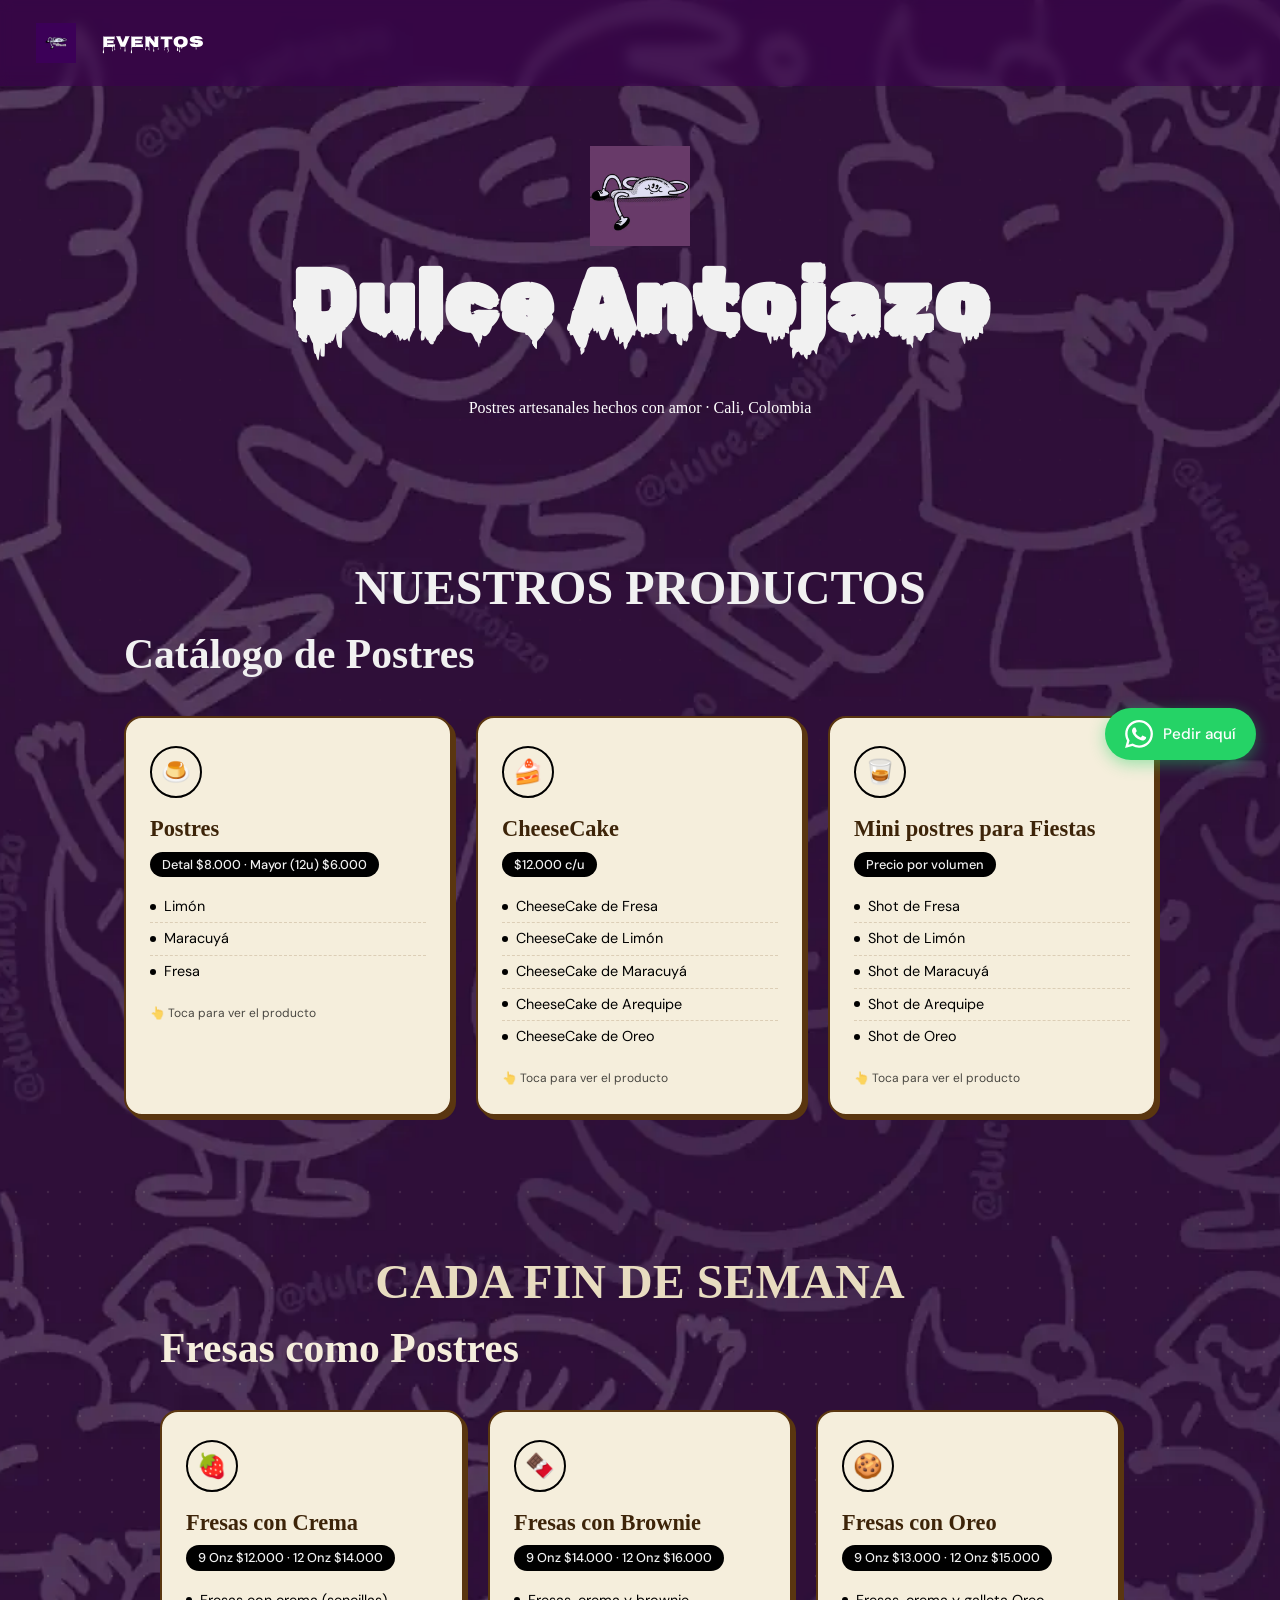
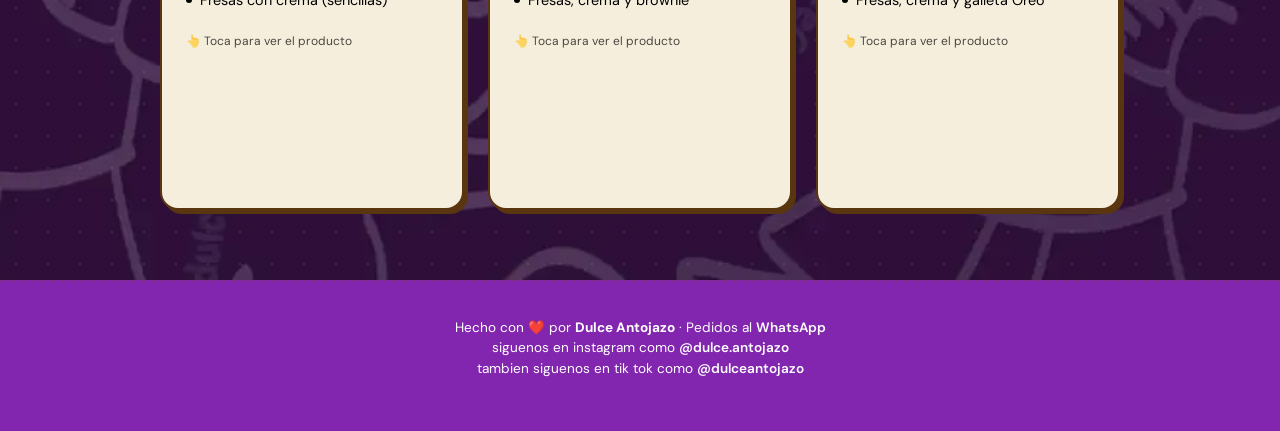
==== commit 32b9379a: "perf: optimizar imagenes a WebP (14.8MB -> 0.7MB) y agregar lazy loading" ====
--- a/index.html
+++ b/index.html
@@ -1,257 +1,257 @@
-<!DOCTYPE html>
-<html lang="es">
-
-<head>
-    <meta charset="UTF-8">
-    <meta name="viewport" content="width=device-width, initial-scale=1.0">
-    <title>Dulce Antojazo · Postres Deliciosos</title>
-    <link rel="icon" type="image/png" href="favicon.png">
-    <link href="https://cdn.jsdelivr.net/npm/bootstrap@5.2.3/dist/css/bootstrap.min.css" rel="stylesheet">
-    <link
-        href="https://fonts.googleapis.com/css2?family=Cabin+Sketch:wght@400;700&family=DM+Sans:wght@300;400;500&display=swap"
-        rel="stylesheet">
-    <link rel="stylesheet" href="estilos_index.css">
-    <link rel="preconnect" href="https://fonts.googleapis.com">
-    <link rel="preconnect" href="https://fonts.gstatic.com" crossorigin>
-    <link href="https://fonts.googleapis.com/css2?family=Nosifer&family=Rubik+Wet+Paint&display=swap" rel="stylesheet">
-</head>
-
-<body>
-    <nav class="navbar navbar-expand-lg bg-light">
-        <div class="container-fluid">
-            <a class="navbar-brand" href="index.html"><img src="logo.jpg" style="height: 40px;"></a>
-            <button class="navbar-toggler" type="button" data-bs-toggle="collapse"
-                data-bs-target="#navbarSupportedContent" aria-controls="navbarSupportedContent" aria-expanded="false"
-                aria-label="Toggle navigation">
-                <span class="navbar-toggler-icon"></span>
-            </button>
-            <div class="collapse navbar-collapse" id="navbarSupportedContent">
-                <ul class="navbar-nav me-auto mb-2 mb-lg-0">
-                    <li class="nav-item">
-                        <a class="eventos" aria-current="page" href="eventos.html">Eventos</a>
-                    </li>
-                    <!--  <li class="nav-item">
-                        <a class="nav-link" href="#">Link</a>
-                    </li>
-                    <li class="nav-item dropdown">
-                        <a class="nav-link dropdown-toggle" href="#" role="button" data-bs-toggle="dropdown"
-                            aria-expanded="false">
-                            Dropdown
-                        </a>
-                        <ul class="dropdown-menu">
-                            <li><a class="dropdown-item" href="#">Action</a></li>
-                            <li><a class="dropdown-item" href="#">Another action</a></li>
-                            <li>
-                                <hr class="dropdown-divider">
-                            </li>
-                            <li><a class="dropdown-item" href="#">Something else here</a></li>
-                        </ul>
-                    </li>
-                    <li class="nav-item">
-                        <a class="nav-link disabled">Disabled</a>
-                    </li>
-                </ul>
-                <form class="d-flex" role="search">
-                    <input class="form-control me-2" type="search" placeholder="Search" aria-label="Search">
-                    <button class="btn btn-outline-success" type="submit">Search</button>
-                </form>
-            </div>
-        </div>-->
-    </nav>
-
-    <!-- Botón flotante WhatsApp -->
-    <a href="https://wa.me/573006096947" target="_blank" class="whatsapp-flotante">
-        <svg viewBox="0 0 24 24" fill="white" width="28" height="28">
-            <path
-                d="M17.472 14.382c-.297-.149-1.758-.867-2.03-.967-.273-.099-.471-.148-.67.15-.197.297-.767.966-.94 1.164-.173.199-.347.223-.644.075-.297-.15-1.255-.463-2.39-1.475-.883-.788-1.48-1.761-1.653-2.059-.173-.297-.018-.458.13-.606.134-.133.298-.347.446-.52.149-.174.198-.298.298-.497.099-.198.05-.371-.025-.52-.075-.149-.669-1.612-.916-2.207-.242-.579-.487-.5-.669-.51-.173-.008-.371-.01-.57-.01-.198 0-.52.074-.792.372-.272.297-1.04 1.016-1.04 2.479 0 1.462 1.065 2.875 1.213 3.074.149.198 2.096 3.2 5.077 4.487.709.306 1.262.489 1.694.625.712.227 1.36.195 1.871.118.571-.085 1.758-.719 2.006-1.413.248-.694.248-1.289.173-1.413-.074-.124-.272-.198-.57-.347m-5.421 7.403h-.004a9.87 9.87 0 01-5.031-1.378l-.361-.214-3.741.982.998-3.648-.235-.374a9.86 9.86 0 01-1.51-5.26c.001-5.45 4.436-9.884 9.888-9.884 2.64 0 5.122 1.03 6.988 2.898a9.825 9.825 0 012.893 6.994c-.003 5.45-4.437 9.884-9.885 9.884m8.413-18.297A11.815 11.815 0 0012.05 0C5.495 0 .16 5.335.157 11.892c0 2.096.547 4.142 1.588 5.945L.057 24l6.305-1.654a11.882 11.882 0 005.683 1.448h.005c6.554 0 11.89-5.335 11.893-11.893a11.821 11.821 0 00-3.48-8.413z" />
-        </svg>
-        <span>Pedir aquí</span>
-    </a>
-
-    <!-- HERO -->
-    <header class="hero">
-        <span class="hero-emoji"><img src="logo2.png" style="width: 100px; height: auto;"></span>
-        <h1 style="font-family: 'Rubik Wet Paint', system-ui;">Dulce Antojazo</h1>
-        <p>Postres artesanales hechos con amor · Cali, Colombia</p>
-    </header>
-    <div class="divider-ribbon"></div>
-
-    <!-- CATÁLOGO -->
-    <section class="catalog-section">
-        <p class="section-label">Nuestros productos</p>
-        <h2 class="section-title">Catálogo de Postres</h2>
-
-        <div class="row g-4">
-
-            <!-- Postres -->
-            <div class="col-12 col-md-4">
-                <div class="flip-card" onclick="this.classList.toggle('flipped')">
-                    <div class="flip-inner">
-                        <div class="flip-front postre-card">
-                            <div class="card-icon-wrap">🍮</div>
-                            <p class="card-name">Postres</p>
-                            <span class="card-price">Detal $8.000 · Mayor (12u) $6.000</span>
-                            <ul class="card-flavors">
-                                <li>Limón</li>
-                                <li>Maracuyá</li>
-                                <li>Fresa</li>
-                            </ul>
-                            <p class="card-hint">👆 Toca para ver el producto</p>
-                        </div>
-                        <div class="flip-back">
-                            <img src="postrelimon.jpg" alt="Postres" class="card-img">
-                            <p class="card-name" style="margin-top:14px">Postres · 8 Onz</p>
-                            <p class="card-hint">👆 Toca para volver</p>
-                        </div>
-                    </div>
-                </div>
-            </div>
-
-            <!-- CheeseCake -->
-            <div class="col-12 col-md-4">
-                <div class="flip-card" onclick="this.classList.toggle('flipped')">
-                    <div class="flip-inner">
-                        <div class="flip-front postre-card">
-                            <div class="card-icon-wrap">🍰</div>
-                            <p class="card-name">CheeseCake</p>
-                            <span class="card-price">$12.000 c/u</span>
-                            <ul class="card-flavors">
-                                <li>CheeseCake de Fresa</li>
-                                <li>CheeseCake de Limón</li>
-                                <li>CheeseCake de Maracuyá</li>
-                                <li>CheeseCake de Arequipe</li>
-                                <li>CheeseCake de Oreo</li>
-                            </ul>
-                            <p class="card-hint">👆 Toca para ver el producto</p>
-                        </div>
-                        <div class="flip-back">
-                            <img src="cheesecake.jpg" alt="CheeseCake" class="card-img">
-                            <p class="card-name" style="margin-top:14px">CheeseCake</p>
-                            <p class="card-hint">👆 Toca para volver</p>
-                        </div>
-                    </div>
-                </div>
-            </div>
-
-            <!-- Shots -->
-            <div class="col-12 col-md-4">
-                <div class="flip-card" onclick="this.classList.toggle('flipped')">
-                    <div class="flip-inner">
-                        <div class="flip-front postre-card">
-                            <div class="card-icon-wrap">🥃</div>
-                            <p class="card-name">Mini postres para Fiestas</p>
-                            <span class="card-price">Precio por volumen</span>
-                            <ul class="card-flavors">
-                                <li>Shot de Fresa</li>
-                                <li>Shot de Limón</li>
-                                <li>Shot de Maracuyá</li>
-                                <li>Shot de Arequipe</li>
-                                <li>Shot de Oreo</li>
-                            </ul>
-                            <p class="card-hint">👆 Toca para ver el producto</p>
-                        </div>
-                        <div class="flip-back">
-                            <img src="shots.jpg" alt="Shots" class="card-img">
-                            <p class="card-name" style="margin-top:14px">Shots para Eventos</p>
-                            <p class="card-hint">👆 Toca para volver</p>
-                        </div>
-                    </div>
-                </div>
-            </div>
-
-        </div>
-    </section>
-
-    <!-- FRESAS COMO POSTRES -->
-    <section class="shots-section">
-        <div class="shots-inner">
-            <p class="section-label">Cada fin de semana</p>
-            <h2 class="section-title">Fresas como Postres</h2>
-
-            <div class="row g-4">
-
-                <!-- Fresas con Crema -->
-                <div class="col-12 col-md-4">
-                    <div class="flip-card" onclick="this.classList.toggle('flipped')">
-                        <div class="flip-inner">
-                            <div class="flip-front postre-card">
-                                <div class="card-icon-wrap">🍓</div>
-                                <p class="card-name">Fresas con Crema</p>
-                                <span class="card-price">9 Onz $12.000 · 12 Onz $14.000</span>
-                                <ul class="card-flavors">
-                                    <li>Fresas con crema (sencillas)</li>
-                                </ul>
-                                <p class="card-hint">👆 Toca para ver el producto</p>
-                            </div>
-                            <div class="flip-back">
-                                <img src="fresascrema.jpg" alt="Fresas con Crema" class="card-img">
-                                <p class="card-name" style="margin-top:14px">Fresas con Crema</p>
-                                <p class="card-hint">👆 Toca para volver</p>
-                            </div>
-                        </div>
-                    </div>
-                </div>
-
-                <!-- Fresas con Brownie -->
-                <div class="col-12 col-md-4">
-                    <div class="flip-card" onclick="this.classList.toggle('flipped')">
-                        <div class="flip-inner">
-                            <div class="flip-front postre-card">
-                                <div class="card-icon-wrap">🍫</div>
-                                <p class="card-name">Fresas con Brownie</p>
-                                <span class="card-price">9 Onz $14.000 · 12 Onz $16.000</span>
-                                <ul class="card-flavors">
-                                    <li>Fresas, crema y brownie</li>
-                                </ul>
-                                <p class="card-hint">👆 Toca para ver el producto</p>
-                            </div>
-                            <div class="flip-back">
-                                <img src="fresasbrownie.jpg" alt="Fresas con Brownie" class="card-img">
-                                <p class="card-name" style="margin-top:14px">Fresas con Brownie</p>
-                                <p class="card-hint">👆 Toca para volver</p>
-                            </div>
-                        </div>
-                    </div>
-                </div>
-
-                <!-- Fresas con Oreo -->
-                <div class="col-12 col-md-4">
-                    <div class="flip-card" onclick="this.classList.toggle('flipped')">
-                        <div class="flip-inner">
-                            <div class="flip-front postre-card">
-                                <div class="card-icon-wrap">🍪</div>
-                                <p class="card-name">Fresas con Oreo</p>
-                                <span class="card-price">9 Onz $13.000 · 12 Onz $15.000</span>
-                                <ul class="card-flavors">
-                                    <li>Fresas, crema y galleta Oreo</li>
-                                </ul>
-                                <p class="card-hint">👆 Toca para ver el producto</p>
-                            </div>
-                            <div class="flip-back">
-                                <img src="fresasoreo.jpg" alt="Fresas con Oreo" class="card-img">
-                                <p class="card-name" style="margin-top:14px">Fresas con Oreo</p>
-                                <p class="card-hint">👆 Toca para volver</p>
-                            </div>
-                        </div>
-                    </div>
-                </div>
-
-            </div>
-        </div>
-    </section>
-
-    <footer>
-        <p>Hecho con ❤️ por <strong>Dulce Antojazo</strong> · Pedidos al
-            <a href="https://wa.me/573006096947" target="_blank">WhatsApp</a><br>
-            siguenos en instagram como <a href="https://www.instagram.com/dulce.antojazo/"
-                target="_blank">@dulce.antojazo</a> <br>
-            tambien siguenos en tik tok como <a
-                href="https://www.tiktok.com/@dulceantojazo?_r=1&_t=ZS-959QEfKab00" target="_blank">@dulceantojazo</a>
-        </p>
-    </footer>
-
-    <script src="https://cdn.jsdelivr.net/npm/bootstrap@5.2.3/dist/js/bootstrap.bundle.min.js"></script>
-
-</body>
-
+<!DOCTYPE html>
+<html lang="es">
+
+<head>
+    <meta charset="UTF-8">
+    <meta name="viewport" content="width=device-width, initial-scale=1.0">
+    <title>Dulce Antojazo · Postres Deliciosos</title>
+    <link rel="icon" type="image/png" href="favicon.png">
+    <link href="https://cdn.jsdelivr.net/npm/bootstrap@5.2.3/dist/css/bootstrap.min.css" rel="stylesheet">
+    <link
+        href="https://fonts.googleapis.com/css2?family=Cabin+Sketch:wght@400;700&family=DM+Sans:wght@300;400;500&display=swap"
+        rel="stylesheet">
+    <link rel="stylesheet" href="estilos_index.css">
+    <link rel="preconnect" href="https://fonts.googleapis.com">
+    <link rel="preconnect" href="https://fonts.gstatic.com" crossorigin>
+    <link href="https://fonts.googleapis.com/css2?family=Nosifer&family=Rubik+Wet+Paint&display=swap" rel="stylesheet">
+</head>
+
+<body>
+    <nav class="navbar navbar-expand-lg bg-light">
+        <div class="container-fluid">
+            <a class="navbar-brand" href="index.html"><img src="logo.webp" style="height: 40px;"></a>
+            <button class="navbar-toggler" type="button" data-bs-toggle="collapse"
+                data-bs-target="#navbarSupportedContent" aria-controls="navbarSupportedContent" aria-expanded="false"
+                aria-label="Toggle navigation">
+                <span class="navbar-toggler-icon"></span>
+            </button>
+            <div class="collapse navbar-collapse" id="navbarSupportedContent">
+                <ul class="navbar-nav me-auto mb-2 mb-lg-0">
+                    <li class="nav-item">
+                        <a class="eventos" aria-current="page" href="eventos.html">Eventos</a>
+                    </li>
+                    <!--  <li class="nav-item">
+                        <a class="nav-link" href="#">Link</a>
+                    </li>
+                    <li class="nav-item dropdown">
+                        <a class="nav-link dropdown-toggle" href="#" role="button" data-bs-toggle="dropdown"
+                            aria-expanded="false">
+                            Dropdown
+                        </a>
+                        <ul class="dropdown-menu">
+                            <li><a class="dropdown-item" href="#">Action</a></li>
+                            <li><a class="dropdown-item" href="#">Another action</a></li>
+                            <li>
+                                <hr class="dropdown-divider">
+                            </li>
+                            <li><a class="dropdown-item" href="#">Something else here</a></li>
+                        </ul>
+                    </li>
+                    <li class="nav-item">
+                        <a class="nav-link disabled">Disabled</a>
+                    </li>
+                </ul>
+                <form class="d-flex" role="search">
+                    <input class="form-control me-2" type="search" placeholder="Search" aria-label="Search">
+                    <button class="btn btn-outline-success" type="submit">Search</button>
+                </form>
+            </div>
+        </div>-->
+    </nav>
+
+    <!-- Botón flotante WhatsApp -->
+    <a href="https://wa.me/573006096947" target="_blank" class="whatsapp-flotante">
+        <svg viewBox="0 0 24 24" fill="white" width="28" height="28">
+            <path
+                d="M17.472 14.382c-.297-.149-1.758-.867-2.03-.967-.273-.099-.471-.148-.67.15-.197.297-.767.966-.94 1.164-.173.199-.347.223-.644.075-.297-.15-1.255-.463-2.39-1.475-.883-.788-1.48-1.761-1.653-2.059-.173-.297-.018-.458.13-.606.134-.133.298-.347.446-.52.149-.174.198-.298.298-.497.099-.198.05-.371-.025-.52-.075-.149-.669-1.612-.916-2.207-.242-.579-.487-.5-.669-.51-.173-.008-.371-.01-.57-.01-.198 0-.52.074-.792.372-.272.297-1.04 1.016-1.04 2.479 0 1.462 1.065 2.875 1.213 3.074.149.198 2.096 3.2 5.077 4.487.709.306 1.262.489 1.694.625.712.227 1.36.195 1.871.118.571-.085 1.758-.719 2.006-1.413.248-.694.248-1.289.173-1.413-.074-.124-.272-.198-.57-.347m-5.421 7.403h-.004a9.87 9.87 0 01-5.031-1.378l-.361-.214-3.741.982.998-3.648-.235-.374a9.86 9.86 0 01-1.51-5.26c.001-5.45 4.436-9.884 9.888-9.884 2.64 0 5.122 1.03 6.988 2.898a9.825 9.825 0 012.893 6.994c-.003 5.45-4.437 9.884-9.885 9.884m8.413-18.297A11.815 11.815 0 0012.05 0C5.495 0 .16 5.335.157 11.892c0 2.096.547 4.142 1.588 5.945L.057 24l6.305-1.654a11.882 11.882 0 005.683 1.448h.005c6.554 0 11.89-5.335 11.893-11.893a11.821 11.821 0 00-3.48-8.413z" />
+        </svg>
+        <span>Pedir aquí</span>
+    </a>
+
+    <!-- HERO -->
+    <header class="hero">
+        <span class="hero-emoji"><img src="logo2.webp" style="width: 100px; height: auto;"></span>
+        <h1 style="font-family: 'Rubik Wet Paint', system-ui;">Dulce Antojazo</h1>
+        <p>Postres artesanales hechos con amor · Cali, Colombia</p>
+    </header>
+    <div class="divider-ribbon"></div>
+
+    <!-- CATÁLOGO -->
+    <section class="catalog-section">
+        <p class="section-label">Nuestros productos</p>
+        <h2 class="section-title">Catálogo de Postres</h2>
+
+        <div class="row g-4">
+
+            <!-- Postres -->
+            <div class="col-12 col-md-4">
+                <div class="flip-card" onclick="this.classList.toggle('flipped')">
+                    <div class="flip-inner">
+                        <div class="flip-front postre-card">
+                            <div class="card-icon-wrap">🍮</div>
+                            <p class="card-name">Postres</p>
+                            <span class="card-price">Detal $8.000 · Mayor (12u) $6.000</span>
+                            <ul class="card-flavors">
+                                <li>Limón</li>
+                                <li>Maracuyá</li>
+                                <li>Fresa</li>
+                            </ul>
+                            <p class="card-hint">👆 Toca para ver el producto</p>
+                        </div>
+                        <div class="flip-back">
+                            <img loading="lazy" decoding="async" src="postrelimon.webp" alt="Postres" class="card-img">
+                            <p class="card-name" style="margin-top:14px">Postres · 8 Onz</p>
+                            <p class="card-hint">👆 Toca para volver</p>
+                        </div>
+                    </div>
+                </div>
+            </div>
+
+            <!-- CheeseCake -->
+            <div class="col-12 col-md-4">
+                <div class="flip-card" onclick="this.classList.toggle('flipped')">
+                    <div class="flip-inner">
+                        <div class="flip-front postre-card">
+                            <div class="card-icon-wrap">🍰</div>
+                            <p class="card-name">CheeseCake</p>
+                            <span class="card-price">$12.000 c/u</span>
+                            <ul class="card-flavors">
+                                <li>CheeseCake de Fresa</li>
+                                <li>CheeseCake de Limón</li>
+                                <li>CheeseCake de Maracuyá</li>
+                                <li>CheeseCake de Arequipe</li>
+                                <li>CheeseCake de Oreo</li>
+                            </ul>
+                            <p class="card-hint">👆 Toca para ver el producto</p>
+                        </div>
+                        <div class="flip-back">
+                            <img loading="lazy" decoding="async" src="cheesecake.webp" alt="CheeseCake" class="card-img">
+                            <p class="card-name" style="margin-top:14px">CheeseCake</p>
+                            <p class="card-hint">👆 Toca para volver</p>
+                        </div>
+                    </div>
+                </div>
+            </div>
+
+            <!-- Shots -->
+            <div class="col-12 col-md-4">
+                <div class="flip-card" onclick="this.classList.toggle('flipped')">
+                    <div class="flip-inner">
+                        <div class="flip-front postre-card">
+                            <div class="card-icon-wrap">🥃</div>
+                            <p class="card-name">Mini postres para Fiestas</p>
+                            <span class="card-price">Precio por volumen</span>
+                            <ul class="card-flavors">
+                                <li>Shot de Fresa</li>
+                                <li>Shot de Limón</li>
+                                <li>Shot de Maracuyá</li>
+                                <li>Shot de Arequipe</li>
+                                <li>Shot de Oreo</li>
+                            </ul>
+                            <p class="card-hint">👆 Toca para ver el producto</p>
+                        </div>
+                        <div class="flip-back">
+                            <img loading="lazy" decoding="async" src="shots.webp" alt="Shots" class="card-img">
+                            <p class="card-name" style="margin-top:14px">Shots para Eventos</p>
+                            <p class="card-hint">👆 Toca para volver</p>
+                        </div>
+                    </div>
+                </div>
+            </div>
+
+        </div>
+    </section>
+
+    <!-- FRESAS COMO POSTRES -->
+    <section class="shots-section">
+        <div class="shots-inner">
+            <p class="section-label">Cada fin de semana</p>
+            <h2 class="section-title">Fresas como Postres</h2>
+
+            <div class="row g-4">
+
+                <!-- Fresas con Crema -->
+                <div class="col-12 col-md-4">
+                    <div class="flip-card" onclick="this.classList.toggle('flipped')">
+                        <div class="flip-inner">
+                            <div class="flip-front postre-card">
+                                <div class="card-icon-wrap">🍓</div>
+                                <p class="card-name">Fresas con Crema</p>
+                                <span class="card-price">9 Onz $12.000 · 12 Onz $14.000</span>
+                                <ul class="card-flavors">
+                                    <li>Fresas con crema (sencillas)</li>
+                                </ul>
+                                <p class="card-hint">👆 Toca para ver el producto</p>
+                            </div>
+                            <div class="flip-back">
+                                <img loading="lazy" decoding="async" src="fresascrema.webp" alt="Fresas con Crema" class="card-img">
+                                <p class="card-name" style="margin-top:14px">Fresas con Crema</p>
+                                <p class="card-hint">👆 Toca para volver</p>
+                            </div>
+                        </div>
+                    </div>
+                </div>
+
+                <!-- Fresas con Brownie -->
+                <div class="col-12 col-md-4">
+                    <div class="flip-card" onclick="this.classList.toggle('flipped')">
+                        <div class="flip-inner">
+                            <div class="flip-front postre-card">
+                                <div class="card-icon-wrap">🍫</div>
+                                <p class="card-name">Fresas con Brownie</p>
+                                <span class="card-price">9 Onz $14.000 · 12 Onz $16.000</span>
+                                <ul class="card-flavors">
+                                    <li>Fresas, crema y brownie</li>
+                                </ul>
+                                <p class="card-hint">👆 Toca para ver el producto</p>
+                            </div>
+                            <div class="flip-back">
+                                <img loading="lazy" decoding="async" src="fresasbrownie.webp" alt="Fresas con Brownie" class="card-img">
+                                <p class="card-name" style="margin-top:14px">Fresas con Brownie</p>
+                                <p class="card-hint">👆 Toca para volver</p>
+                            </div>
+                        </div>
+                    </div>
+                </div>
+
+                <!-- Fresas con Oreo -->
+                <div class="col-12 col-md-4">
+                    <div class="flip-card" onclick="this.classList.toggle('flipped')">
+                        <div class="flip-inner">
+                            <div class="flip-front postre-card">
+                                <div class="card-icon-wrap">🍪</div>
+                                <p class="card-name">Fresas con Oreo</p>
+                                <span class="card-price">9 Onz $13.000 · 12 Onz $15.000</span>
+                                <ul class="card-flavors">
+                                    <li>Fresas, crema y galleta Oreo</li>
+                                </ul>
+                                <p class="card-hint">👆 Toca para ver el producto</p>
+                            </div>
+                            <div class="flip-back">
+                                <img loading="lazy" decoding="async" src="fresasoreo.webp" alt="Fresas con Oreo" class="card-img">
+                                <p class="card-name" style="margin-top:14px">Fresas con Oreo</p>
+                                <p class="card-hint">👆 Toca para volver</p>
+                            </div>
+                        </div>
+                    </div>
+                </div>
+
+            </div>
+        </div>
+    </section>
+
+    <footer>
+        <p>Hecho con ❤️ por <strong>Dulce Antojazo</strong> · Pedidos al
+            <a href="https://wa.me/573006096947" target="_blank">WhatsApp</a><br>
+            siguenos en instagram como <a href="https://www.instagram.com/dulce.antojazo/"
+                target="_blank">@dulce.antojazo</a> <br>
+            tambien siguenos en tik tok como <a
+                href="https://www.tiktok.com/@dulceantojazo?_r=1&_t=ZS-959QEfKab00" target="_blank">@dulceantojazo</a>
+        </p>
+    </footer>
+
+    <script src="https://cdn.jsdelivr.net/npm/bootstrap@5.2.3/dist/js/bootstrap.bundle.min.js"></script>
+
+</body>
+
 </html>
--- a/estilos_index.css
+++ b/estilos_index.css
@@ -1,400 +1,400 @@
-:root {
-    --morado:  #8326af;
-    --lavanda-d:#c4cde3;
-    --blanco:     #f1f1f1;
-    --cafe-d:   #5a3610;
-    --cafe-l:   #000000;
-    --crema:    #f5eedc;
-    --crema-d:  #e8dcc0;
-    --text:     #3d2409;
-    --text-s:   #ffffff;
-    --text-b:  #000000;
-    --negro:    #000000;
-}
-
-* { box-sizing: border-box; margin: 0; padding: 0; }
-
-body {
-    font-family: 'DM Sans', sans-serif;
-    color: var(--text);
-    overflow-x: hidden;
-    background-image: url('fondo.png'); /* ruta de tu imagen */
-    background-size: cover;        /* hace que la imagen cubra toda la pantalla */
-    background-repeat: no-repeat;  /* evita que se repita */
-    background-position: center;   /* centra la imagen */
-
-
-}
-
-body::before {
-    content: '';
-    position: fixed;
-    inset: 0;
-    background-image: url("data:image/svg+xml,%3Csvg width='40' height='40' viewBox='0 0 40 40' xmlns='http://www.w3.org/2000/svg'%3E%3Ccircle cx='20' cy='20' r='1' fill='%237a4e1e' fill-opacity='0.06'/%3E%3C/svg%3E");
-    pointer-events: none;
-    z-index: 0;
-}
-
-a {
-    color: white;
-    text-decoration: none;
-}
-
-.navbar {
-    background: rgba(60, 0, 80, 0.55) !important; /* morado semitransparente */
-    padding: 18px 24px;
-    position: relative;
-    z-index: 2;
-    backdrop-filter: blur(6px); /* efecto vidrio opcional, queda bonito */
-}
-
-.navbar-toggler {
-    border-color: var(--morado) !important;
-    background: rgb(136, 19, 114) !important; /* morado semitransparente */
-    padding: 6px 10px;
-    border-radius: 8px;
-}
-
-.navbar-toggler-icon {
-    background-image: url("data:image/svg+xml,%3csvg xmlns='http://www.w3.org/2000/svg' viewBox='0 0 30 30'%3e%3cpath stroke='rgba%28241%2C241%2C241%2C1%29' stroke-linecap='round' stroke-miterlimit='10' stroke-width='2' d='M4 7h22M4 15h22M4 23h22'/%3e%3c/svg%3e") !important;
-}
-
-.eventos{
-    color: var(--text-s);
-    font-family:'Nosifer', cursive;
-    padding: 10px;
-}
-
-/* ── WHATSAPP FLOTANTE ── */
-.whatsapp-flotante {
-    position: fixed;
-    bottom: 140px;
-    right: 24px;
-    z-index: 999;
-    background: #25d366;
-    color: white;
-    display: flex;
-    align-items: center;
-    gap: 10px;
-    padding: 12px 20px;
-    border-radius: 50px;
-    text-decoration: none;
-    font-weight: 500;
-    font-size: 0.95rem;
-    box-shadow: 0 4px 16px rgba(37,211,102,0.45);
-    transition: transform .2s, box-shadow .2s;
-}
-.whatsapp-flotante:hover {
-    transform: translateY(-3px);
-    box-shadow: 0 8px 24px rgba(37,211,102,0.55);
-    color: white;
-}
-
-/* ── HERO ── */
-.hero {
-    position: relative;
-    z-index: 1;
-    background: var(--lavanda);
-    padding: 60px 24px 50px;
-    text-align: center;
-}
-.hero-emoji {
-    font-size: 3.2rem;
-    display: block;
-    margin-bottom: 12px;
-    animation: float 3s ease-in-out infinite;
-}
-@keyframes float {
-    0%,100% { transform: translateY(0); }
-    50%      { transform: translateY(-8px); }
-}
-.hero h1 {
-    font-family: '', cursive;
-    font-size: clamp(3rem, 9vw, 5.5rem);
-    font-weight: 700;
-    color: var(--blanco);
-    line-height: 1;
-}
-.hero h1 span { color: var(--cafe-l); font-family: ''; }
-.hero p {
-    font-family: '';
-    margin-top: 50px;
-    font-size: 1rem;
-    color: var(--text-s);
-    font-weight: 300;
-}
-.divider-ribbon {
-    height: 6px;
-    background: linear-gradient(90deg, var(--cafe), var(--cafe-l), var(--cafe));
-    position: relative;
-    z-index: 1;
-}
-
-/* ── CATÁLOGO ── */
-.catalog-section {
-    position: relative;
-    z-index: 1;
-    padding: 60px 24px;
-    max-width: 1080px;
-    margin: 0 auto;
-}
-.section-label {
-    font-family: '';
-    font-size: 3rem;
-    font-weight: 600;
-    text-transform: uppercase;
-    color: var(--blanco);
-    margin-bottom: 6px;
-    text-align: center;
-}
-.section-title {
-    font-family: '';
-    font-size: clamp(1.8rem, 4vw, 2.6rem);
-    font-weight: 700;
-    color: var(--blanco);
-    margin-bottom: 36px;
-}
-
-/* ── FLIP CARD ── */
-.flip-card {
-    height: 400px;
-    perspective: 1000px;
-    cursor: pointer;
-}
-.flip-inner {
-    position: relative;
-    width: 100%;
-    height: 100%;
-    transition: transform 0.55s ease;
-    transform-style: preserve-3d;
-}
-.flip-card.flipped .flip-inner {
-    transform: rotateY(180deg);
-}
-.flip-front,
-.flip-back {
-    position: absolute;
-    inset: 0;
-    backface-visibility: hidden;
-    -webkit-backface-visibility: hidden;
-    border-radius: 18px;
-    overflow: hidden;
-}
-
-/* FRENTE — con estilos propios, sin transition de transform */
-.flip-front {
-    background: var(--crema);
-    border: 2px solid var(--cafe-d);
-    box-shadow: 4px 4px 0px var(--cafe-d);
-    padding: 28px 24px 22px;
-    position: absolute;
-}
-.flip-front::before {
-    content: '';
-    position: absolute;
-    top: -18px; right: -18px;
-    width: 70px; height: 70px;
-    border: 2px dashed var(--cafe);
-    border-radius: 50%;
-    opacity: .2;
-}
-
-/* REVERSO */
-.flip-back {
-    background: var(--crema);
-    border: 2px solid var(--cafe-d);
-    box-shadow: 4px 4px 0px var(--cafe-d);
-    transform: rotateY(180deg);
-    display: flex;
-    flex-direction: column;
-    align-items: center;
-    justify-content: center;
-    text-align: center;
-    padding: 20px;
-}
-
-/* Elementos dentro de las cards */
-.card-icon-wrap {
-    width: 52px; height: 52px;
-    background: var(--lavanda);
-    border: 2px solid var(--negro);
-    border-radius: 50%;
-    display: flex; align-items: center; justify-content: center;
-    font-size: 1.5rem;
-    margin-bottom: 14px;
-}
-.card-name {
-    font-family: '';
-    font-size: 1.4rem;
-    font-weight: 700;
-    color: var(--cafe);
-    margin-bottom: 6px;
-}
-.card-price {
-    display: inline-block;
-    background: var(--negro);
-    color: var(--blanco);
-    font-size: 0.8rem;
-    font-weight: 500;
-    padding: 3px 12px;
-    border-radius: 20px;
-    margin-bottom: 14px;
-}
-.card-flavors { list-style: none; padding: 0; }
-.card-flavors li {
-    font-size: 0.9rem;
-    color: var(--text-b);
-    padding: 5px 0;
-    border-bottom: 1px dashed rgba(122,78,30,.2);
-    display: flex; align-items: center; gap: 8px;
-}
-.card-flavors li:last-child { border-bottom: none; }
-.card-flavors li::before {
-    content: '';
-    width: 6px; height: 6px;
-    background: var(--cafe-l);
-    border-radius: 50%;
-    flex-shrink: 0;
-}
-.card-hint {
-    font-size: 0.75rem;
-    color: var(--text-b);
-    margin-top: 12px;
-    opacity: 0.7;
-}
-.card-img {
-    width: 100%;
-    height: 200px;
-    object-fit: contain;
-    background: var(--crema);
-    border-radius: 12px;
-    border: 2px solid var(--cafe-d);
-}
-
-/* ── SHOTS ── */
-.shots-section {
-    position: relative;
-    z-index: 1;
-    background: var(--cafe);
-    padding: 70px 24px;
-}
-.shots-section::before {
-    content: '';
-    position: absolute;
-    inset: 0;
-    background-image: url("data:image/svg+xml,%3Csvg width='32' height='32' viewBox='0 0 32 32' xmlns='http://www.w3.org/2000/svg'%3E%3Ccircle cx='16' cy='16' r='1.2' fill='%23f5eedc' fill-opacity='0.1'/%3E%3C/svg%3E");
-    pointer-events: none;
-}
-.shots-inner { max-width: 960px; margin: 0 auto; position: relative; }
-.shots-section .section-label { color: var(--crema-d); }
-.shots-section .section-title  { color: var(--crema); }
-
-.precio-badge {
-    background: rgba(245,238,220,0.1);
-    border: 2px solid rgba(245,238,220,0.22);
-    border-radius: 16px;
-    padding: 20px 22px;
-    transition: background .2s;
-}
-.precio-badge:hover { background: rgba(245,238,220,0.16); }
-.badge-title { font-size: 0.85rem; color: rgba(245,238,220,.65); margin-bottom: 4px; }
-.badge-price {
-    font-family: 'Cabin Sketch', cursive;
-    font-size: 2rem;
-    font-weight: 700;
-    color: var(--crema);
-}
-.badge-price span { font-size: 0.85rem; color: rgba(245,238,220,.5); font-family: 'DM Sans', sans-serif; }
-
-/* ── CALCULADORA ── */
-.calc-box {
-    background: var(--crema);
-    border: 2px solid var(--cafe-d);
-    border-radius: 20px;
-    padding: 30px 28px;
-    margin-top: 40px;
-    box-shadow: 5px 5px 0 var(--cafe-d);
-}
-.calc-box h3 {
-    font-family: 'Cabin Sketch', cursive;
-    font-size: 1.5rem;
-    color: var(--cafe);
-    margin-bottom: 4px;
-}
-.calc-box p { font-size: 0.88rem; color: var(--text-b); margin-bottom: 22px; }
-.calc-input-row { display: flex; gap: 12px; flex-wrap: wrap; align-items: flex-end; }
-.calc-input-row label {
-    font-size: 0.72rem; font-weight: 500;
-    letter-spacing: 2px; text-transform: uppercase;
-    color: var(--cafe-l); display: block; margin-bottom: 6px;
-}
-.calc-input-row input[type=number] {
-    background: var(--text-b);
-    border: 2px solid var(--blanco);
-    border-radius: 12px;
-    color: var(--blanco);
-    font-size: 1rem;
-    font-family: 'DM Sans', sans-serif;
-    padding: 10px 16px;
-    width: 170px;
-    outline: none;
-    transition: border-color .2s, box-shadow .2s;
-}
-.calc-input-row input[type=number]:focus {
-    border-color: var(--cafe-d);
-    box-shadow: 3px 3px 0 var(--cafe-d);
-}
-.btn-calcular {
-    background: var(--negro);
-    border: 2px solid var(--blanco);
-    border-radius: 12px;
-    color: var(--blanco);
-    font-family: 'Cabin Sketch', cursive;
-    font-size: 1.05rem;
-    padding: 10px 26px;
-    cursor: pointer;
-    box-shadow: 3px 3px 0 var(--cafe-d);
-    transition: transform .15s, box-shadow .15s;
-}
-.btn-calcular:hover  { transform: translate(-2px,-2px); box-shadow: 5px 5px 0 var(--cafe-d); }
-.btn-calcular:active { transform: translate(1px,1px);   box-shadow: 1px 1px 0 var(--cafe-d); }
-
-/* ── RESULTADO ── */
-#resultado { margin-top: 22px; display: none; animation: fadeUp .3s ease; }
-@keyframes fadeUp {
-    from { opacity:0; transform: translateY(8px); }
-    to   { opacity:1; transform: translateY(0); }
-}
-.result-card {
-    background: var(--white);
-    border: 2px solid var(--cafe-d);
-    border-radius: 16px;
-    padding: 22px 26px;
-    display: flex; align-items: center; gap: 18px; flex-wrap: wrap;
-    box-shadow: 4px 4px 0 var(--cafe-d);
-}
-.result-icon { font-size: 2.4rem; }
-.r-label { font-size: 0.7rem; letter-spacing: 2px; text-transform: uppercase; color: rgba(245,238,220,.65); margin-bottom: 2px; }
-.r-value { font-family: 'Cabin Sketch', cursive; font-size: 2rem; color: var(--crema); line-height: 1.1; }
-.r-detail { font-size: 0.85rem; color: rgba(245,238,220,.75); margin-top: 3px; }
-.result-error {
-    background: rgba(220,60,60,0.1);
-    border: 2px solid rgba(220,80,80,0.35);
-    border-radius: 12px;
-    padding: 14px 18px;
-    color: #c05050;
-    font-size: 0.9rem;
-}
-
-/* ── FOOTER ── */
-footer {
-    position: relative; z-index: 1;
-    background: var(--morado);
-    text-align: center;
-    padding: 36px 24px;
-    border-top: 2px dashed rgba(122,78,30,.2);
-}
-footer p   { font-size: 0.85rem; color: var(--text-s); }
-footer strong { color: var(--cafe); }
-footer a   { color: var(--cafe); font-weight: 600; text-decoration: none; }
+:root {
+    --morado:  #8326af;
+    --lavanda-d:#c4cde3;
+    --blanco:     #f1f1f1;
+    --cafe-d:   #5a3610;
+    --cafe-l:   #000000;
+    --crema:    #f5eedc;
+    --crema-d:  #e8dcc0;
+    --text:     #3d2409;
+    --text-s:   #ffffff;
+    --text-b:  #000000;
+    --negro:    #000000;
+}
+
+* { box-sizing: border-box; margin: 0; padding: 0; }
+
+body {
+    font-family: 'DM Sans', sans-serif;
+    color: var(--text);
+    overflow-x: hidden;
+    background-image: url('fondo.webp'); /* ruta de tu imagen */
+    background-size: cover;        /* hace que la imagen cubra toda la pantalla */
+    background-repeat: no-repeat;  /* evita que se repita */
+    background-position: center;   /* centra la imagen */
+
+
+}
+
+body::before {
+    content: '';
+    position: fixed;
+    inset: 0;
+    background-image: url("data:image/svg+xml,%3Csvg width='40' height='40' viewBox='0 0 40 40' xmlns='http://www.w3.org/2000/svg'%3E%3Ccircle cx='20' cy='20' r='1' fill='%237a4e1e' fill-opacity='0.06'/%3E%3C/svg%3E");
+    pointer-events: none;
+    z-index: 0;
+}
+
+a {
+    color: white;
+    text-decoration: none;
+}
+
+.navbar {
+    background: rgba(60, 0, 80, 0.55) !important; /* morado semitransparente */
+    padding: 18px 24px;
+    position: relative;
+    z-index: 2;
+    backdrop-filter: blur(6px); /* efecto vidrio opcional, queda bonito */
+}
+
+.navbar-toggler {
+    border-color: var(--morado) !important;
+    background: rgb(136, 19, 114) !important; /* morado semitransparente */
+    padding: 6px 10px;
+    border-radius: 8px;
+}
+
+.navbar-toggler-icon {
+    background-image: url("data:image/svg+xml,%3csvg xmlns='http://www.w3.org/2000/svg' viewBox='0 0 30 30'%3e%3cpath stroke='rgba%28241%2C241%2C241%2C1%29' stroke-linecap='round' stroke-miterlimit='10' stroke-width='2' d='M4 7h22M4 15h22M4 23h22'/%3e%3c/svg%3e") !important;
+}
+
+.eventos{
+    color: var(--text-s);
+    font-family:'Nosifer', cursive;
+    padding: 10px;
+}
+
+/* ── WHATSAPP FLOTANTE ── */
+.whatsapp-flotante {
+    position: fixed;
+    bottom: 140px;
+    right: 24px;
+    z-index: 999;
+    background: #25d366;
+    color: white;
+    display: flex;
+    align-items: center;
+    gap: 10px;
+    padding: 12px 20px;
+    border-radius: 50px;
+    text-decoration: none;
+    font-weight: 500;
+    font-size: 0.95rem;
+    box-shadow: 0 4px 16px rgba(37,211,102,0.45);
+    transition: transform .2s, box-shadow .2s;
+}
+.whatsapp-flotante:hover {
+    transform: translateY(-3px);
+    box-shadow: 0 8px 24px rgba(37,211,102,0.55);
+    color: white;
+}
+
+/* ── HERO ── */
+.hero {
+    position: relative;
+    z-index: 1;
+    background: var(--lavanda);
+    padding: 60px 24px 50px;
+    text-align: center;
+}
+.hero-emoji {
+    font-size: 3.2rem;
+    display: block;
+    margin-bottom: 12px;
+    animation: float 3s ease-in-out infinite;
+}
+@keyframes float {
+    0%,100% { transform: translateY(0); }
+    50%      { transform: translateY(-8px); }
+}
+.hero h1 {
+    font-family: '', cursive;
+    font-size: clamp(3rem, 9vw, 5.5rem);
+    font-weight: 700;
+    color: var(--blanco);
+    line-height: 1;
+}
+.hero h1 span { color: var(--cafe-l); font-family: ''; }
+.hero p {
+    font-family: '';
+    margin-top: 50px;
+    font-size: 1rem;
+    color: var(--text-s);
+    font-weight: 300;
+}
+.divider-ribbon {
+    height: 6px;
+    background: linear-gradient(90deg, var(--cafe), var(--cafe-l), var(--cafe));
+    position: relative;
+    z-index: 1;
+}
+
+/* ── CATÁLOGO ── */
+.catalog-section {
+    position: relative;
+    z-index: 1;
+    padding: 60px 24px;
+    max-width: 1080px;
+    margin: 0 auto;
+}
+.section-label {
+    font-family: '';
+    font-size: 3rem;
+    font-weight: 600;
+    text-transform: uppercase;
+    color: var(--blanco);
+    margin-bottom: 6px;
+    text-align: center;
+}
+.section-title {
+    font-family: '';
+    font-size: clamp(1.8rem, 4vw, 2.6rem);
+    font-weight: 700;
+    color: var(--blanco);
+    margin-bottom: 36px;
+}
+
+/* ── FLIP CARD ── */
+.flip-card {
+    height: 400px;
+    perspective: 1000px;
+    cursor: pointer;
+}
+.flip-inner {
+    position: relative;
+    width: 100%;
+    height: 100%;
+    transition: transform 0.55s ease;
+    transform-style: preserve-3d;
+}
+.flip-card.flipped .flip-inner {
+    transform: rotateY(180deg);
+}
+.flip-front,
+.flip-back {
+    position: absolute;
+    inset: 0;
+    backface-visibility: hidden;
+    -webkit-backface-visibility: hidden;
+    border-radius: 18px;
+    overflow: hidden;
+}
+
+/* FRENTE — con estilos propios, sin transition de transform */
+.flip-front {
+    background: var(--crema);
+    border: 2px solid var(--cafe-d);
+    box-shadow: 4px 4px 0px var(--cafe-d);
+    padding: 28px 24px 22px;
+    position: absolute;
+}
+.flip-front::before {
+    content: '';
+    position: absolute;
+    top: -18px; right: -18px;
+    width: 70px; height: 70px;
+    border: 2px dashed var(--cafe);
+    border-radius: 50%;
+    opacity: .2;
+}
+
+/* REVERSO */
+.flip-back {
+    background: var(--crema);
+    border: 2px solid var(--cafe-d);
+    box-shadow: 4px 4px 0px var(--cafe-d);
+    transform: rotateY(180deg);
+    display: flex;
+    flex-direction: column;
+    align-items: center;
+    justify-content: center;
+    text-align: center;
+    padding: 20px;
+}
+
+/* Elementos dentro de las cards */
+.card-icon-wrap {
+    width: 52px; height: 52px;
+    background: var(--lavanda);
+    border: 2px solid var(--negro);
+    border-radius: 50%;
+    display: flex; align-items: center; justify-content: center;
+    font-size: 1.5rem;
+    margin-bottom: 14px;
+}
+.card-name {
+    font-family: '';
+    font-size: 1.4rem;
+    font-weight: 700;
+    color: var(--cafe);
+    margin-bottom: 6px;
+}
+.card-price {
+    display: inline-block;
+    background: var(--negro);
+    color: var(--blanco);
+    font-size: 0.8rem;
+    font-weight: 500;
+    padding: 3px 12px;
+    border-radius: 20px;
+    margin-bottom: 14px;
+}
+.card-flavors { list-style: none; padding: 0; }
+.card-flavors li {
+    font-size: 0.9rem;
+    color: var(--text-b);
+    padding: 5px 0;
+    border-bottom: 1px dashed rgba(122,78,30,.2);
+    display: flex; align-items: center; gap: 8px;
+}
+.card-flavors li:last-child { border-bottom: none; }
+.card-flavors li::before {
+    content: '';
+    width: 6px; height: 6px;
+    background: var(--cafe-l);
+    border-radius: 50%;
+    flex-shrink: 0;
+}
+.card-hint {
+    font-size: 0.75rem;
+    color: var(--text-b);
+    margin-top: 12px;
+    opacity: 0.7;
+}
+.card-img {
+    width: 100%;
+    height: 200px;
+    object-fit: contain;
+    background: var(--crema);
+    border-radius: 12px;
+    border: 2px solid var(--cafe-d);
+}
+
+/* ── SHOTS ── */
+.shots-section {
+    position: relative;
+    z-index: 1;
+    background: var(--cafe);
+    padding: 70px 24px;
+}
+.shots-section::before {
+    content: '';
+    position: absolute;
+    inset: 0;
+    background-image: url("data:image/svg+xml,%3Csvg width='32' height='32' viewBox='0 0 32 32' xmlns='http://www.w3.org/2000/svg'%3E%3Ccircle cx='16' cy='16' r='1.2' fill='%23f5eedc' fill-opacity='0.1'/%3E%3C/svg%3E");
+    pointer-events: none;
+}
+.shots-inner { max-width: 960px; margin: 0 auto; position: relative; }
+.shots-section .section-label { color: var(--crema-d); }
+.shots-section .section-title  { color: var(--crema); }
+
+.precio-badge {
+    background: rgba(245,238,220,0.1);
+    border: 2px solid rgba(245,238,220,0.22);
+    border-radius: 16px;
+    padding: 20px 22px;
+    transition: background .2s;
+}
+.precio-badge:hover { background: rgba(245,238,220,0.16); }
+.badge-title { font-size: 0.85rem; color: rgba(245,238,220,.65); margin-bottom: 4px; }
+.badge-price {
+    font-family: 'Cabin Sketch', cursive;
+    font-size: 2rem;
+    font-weight: 700;
+    color: var(--crema);
+}
+.badge-price span { font-size: 0.85rem; color: rgba(245,238,220,.5); font-family: 'DM Sans', sans-serif; }
+
+/* ── CALCULADORA ── */
+.calc-box {
+    background: var(--crema);
+    border: 2px solid var(--cafe-d);
+    border-radius: 20px;
+    padding: 30px 28px;
+    margin-top: 40px;
+    box-shadow: 5px 5px 0 var(--cafe-d);
+}
+.calc-box h3 {
+    font-family: 'Cabin Sketch', cursive;
+    font-size: 1.5rem;
+    color: var(--cafe);
+    margin-bottom: 4px;
+}
+.calc-box p { font-size: 0.88rem; color: var(--text-b); margin-bottom: 22px; }
+.calc-input-row { display: flex; gap: 12px; flex-wrap: wrap; align-items: flex-end; }
+.calc-input-row label {
+    font-size: 0.72rem; font-weight: 500;
+    letter-spacing: 2px; text-transform: uppercase;
+    color: var(--cafe-l); display: block; margin-bottom: 6px;
+}
+.calc-input-row input[type=number] {
+    background: var(--text-b);
+    border: 2px solid var(--blanco);
+    border-radius: 12px;
+    color: var(--blanco);
+    font-size: 1rem;
+    font-family: 'DM Sans', sans-serif;
+    padding: 10px 16px;
+    width: 170px;
+    outline: none;
+    transition: border-color .2s, box-shadow .2s;
+}
+.calc-input-row input[type=number]:focus {
+    border-color: var(--cafe-d);
+    box-shadow: 3px 3px 0 var(--cafe-d);
+}
+.btn-calcular {
+    background: var(--negro);
+    border: 2px solid var(--blanco);
+    border-radius: 12px;
+    color: var(--blanco);
+    font-family: 'Cabin Sketch', cursive;
+    font-size: 1.05rem;
+    padding: 10px 26px;
+    cursor: pointer;
+    box-shadow: 3px 3px 0 var(--cafe-d);
+    transition: transform .15s, box-shadow .15s;
+}
+.btn-calcular:hover  { transform: translate(-2px,-2px); box-shadow: 5px 5px 0 var(--cafe-d); }
+.btn-calcular:active { transform: translate(1px,1px);   box-shadow: 1px 1px 0 var(--cafe-d); }
+
+/* ── RESULTADO ── */
+#resultado { margin-top: 22px; display: none; animation: fadeUp .3s ease; }
+@keyframes fadeUp {
+    from { opacity:0; transform: translateY(8px); }
+    to   { opacity:1; transform: translateY(0); }
+}
+.result-card {
+    background: var(--white);
+    border: 2px solid var(--cafe-d);
+    border-radius: 16px;
+    padding: 22px 26px;
+    display: flex; align-items: center; gap: 18px; flex-wrap: wrap;
+    box-shadow: 4px 4px 0 var(--cafe-d);
+}
+.result-icon { font-size: 2.4rem; }
+.r-label { font-size: 0.7rem; letter-spacing: 2px; text-transform: uppercase; color: rgba(245,238,220,.65); margin-bottom: 2px; }
+.r-value { font-family: 'Cabin Sketch', cursive; font-size: 2rem; color: var(--crema); line-height: 1.1; }
+.r-detail { font-size: 0.85rem; color: rgba(245,238,220,.75); margin-top: 3px; }
+.result-error {
+    background: rgba(220,60,60,0.1);
+    border: 2px solid rgba(220,80,80,0.35);
+    border-radius: 12px;
+    padding: 14px 18px;
+    color: #c05050;
+    font-size: 0.9rem;
+}
+
+/* ── FOOTER ── */
+footer {
+    position: relative; z-index: 1;
+    background: var(--morado);
+    text-align: center;
+    padding: 36px 24px;
+    border-top: 2px dashed rgba(122,78,30,.2);
+}
+footer p   { font-size: 0.85rem; color: var(--text-s); }
+footer strong { color: var(--cafe); }
+footer a   { color: var(--cafe); font-weight: 600; text-decoration: none; }
 footer a:hover { text-decoration: underline; }
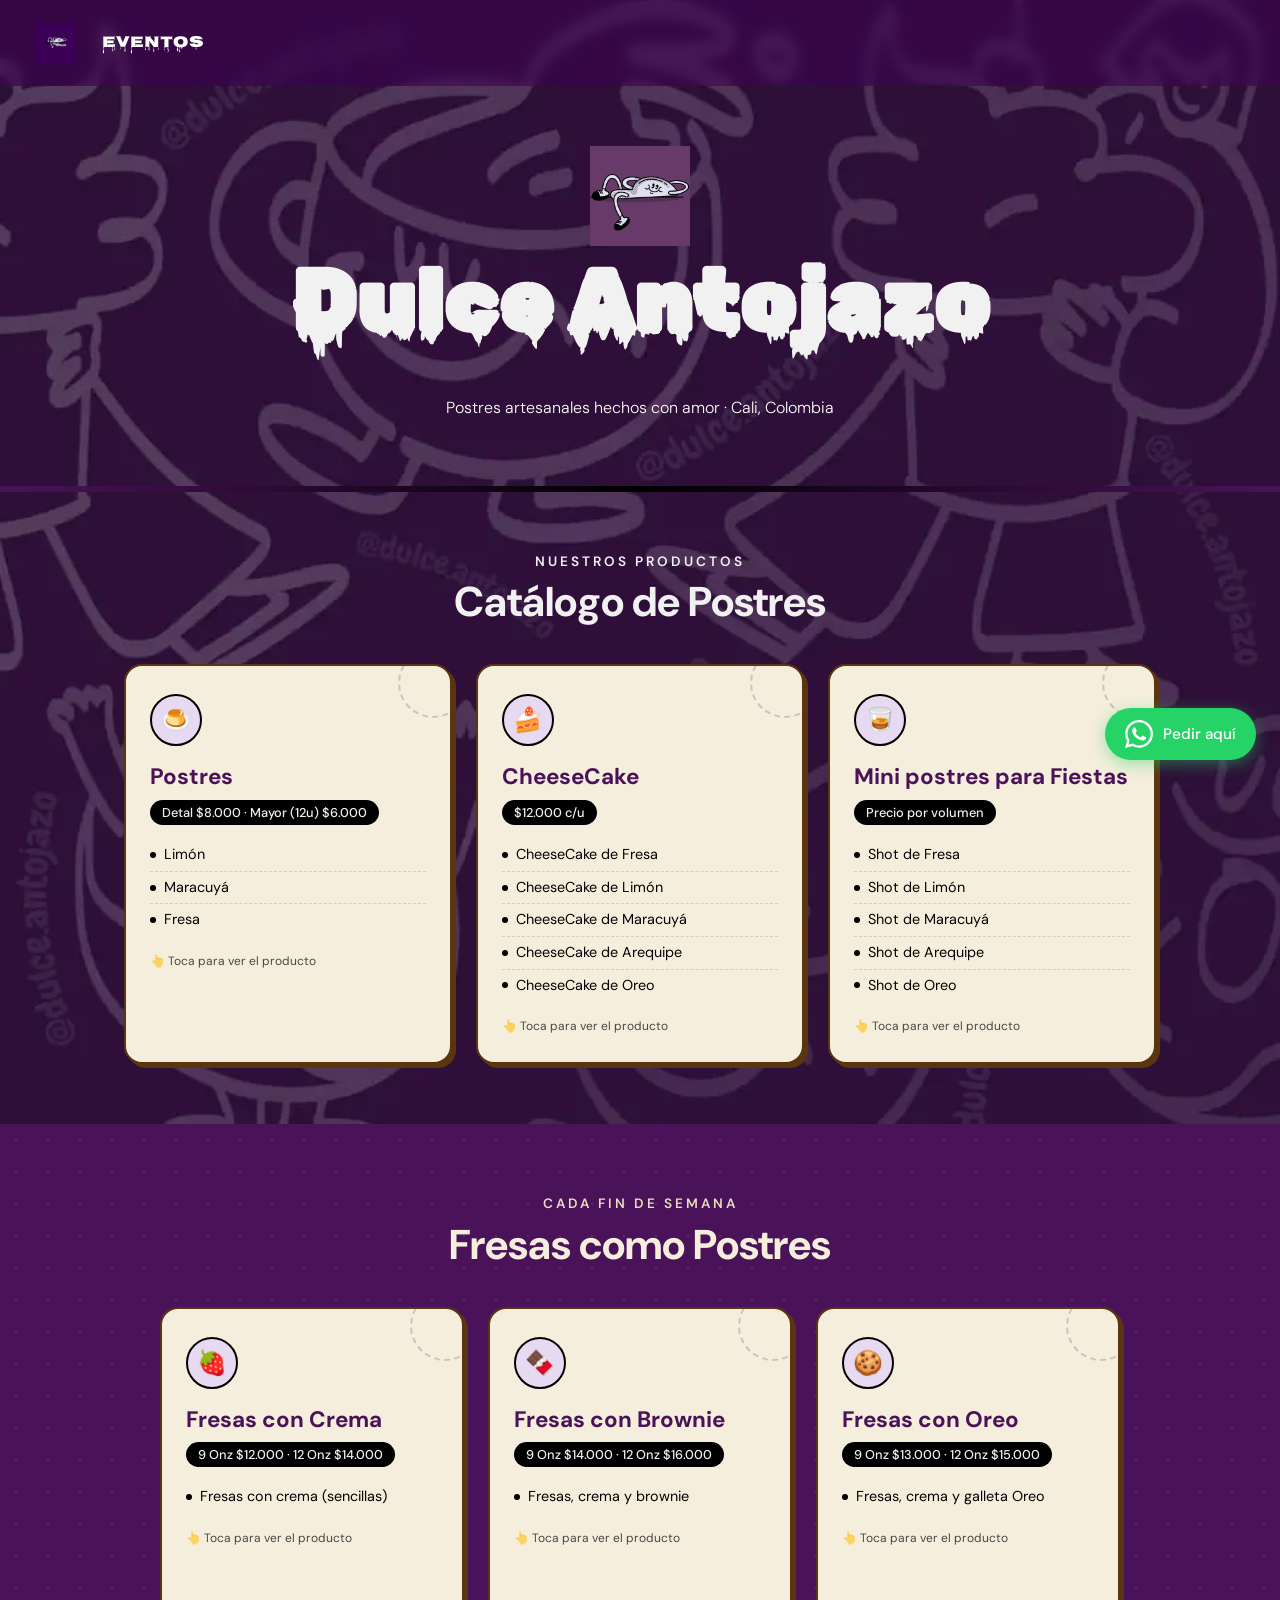
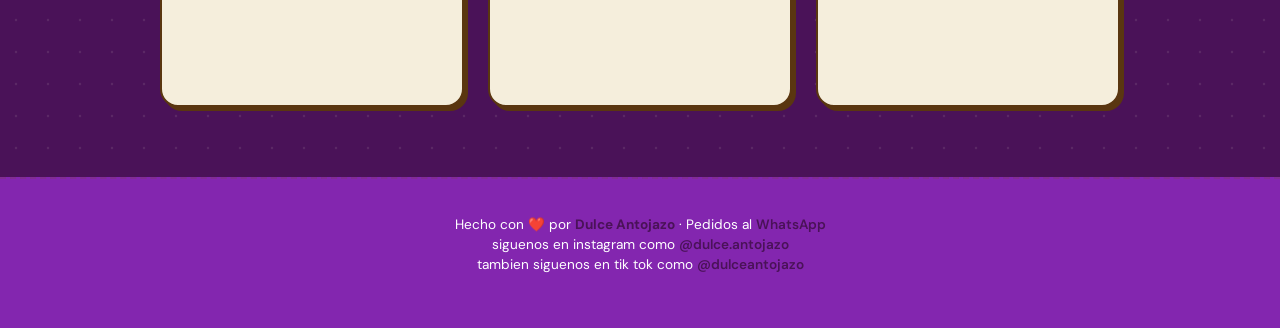
==== commit 295189b3: "feat: mensaje prellenado en WhatsApp y boton de pedir por producto; fix: body duplicado y grilla en " ====
--- a/index.html
+++ b/index.html
@@ -60,7 +60,7 @@
     </nav>
 
     <!-- Botón flotante WhatsApp -->
-    <a href="https://wa.me/573006096947" target="_blank" class="whatsapp-flotante">
+    <a href="https://wa.me/573006096947?text=Hola%21%20Vengo%20de%20la%20p%C3%A1gina%20web%20y%20quiero%20hacer%20un%20pedido%20%F0%9F%98%8A" target="_blank" rel="noopener" class="whatsapp-flotante">
         <svg viewBox="0 0 24 24" fill="white" width="28" height="28">
             <path
                 d="M17.472 14.382c-.297-.149-1.758-.867-2.03-.967-.273-.099-.471-.148-.67.15-.197.297-.767.966-.94 1.164-.173.199-.347.223-.644.075-.297-.15-1.255-.463-2.39-1.475-.883-.788-1.48-1.761-1.653-2.059-.173-.297-.018-.458.13-.606.134-.133.298-.347.446-.52.149-.174.198-.298.298-.497.099-.198.05-.371-.025-.52-.075-.149-.669-1.612-.916-2.207-.242-.579-.487-.5-.669-.51-.173-.008-.371-.01-.57-.01-.198 0-.52.074-.792.372-.272.297-1.04 1.016-1.04 2.479 0 1.462 1.065 2.875 1.213 3.074.149.198 2.096 3.2 5.077 4.487.709.306 1.262.489 1.694.625.712.227 1.36.195 1.871.118.571-.085 1.758-.719 2.006-1.413.248-.694.248-1.289.173-1.413-.074-.124-.272-.198-.57-.347m-5.421 7.403h-.004a9.87 9.87 0 01-5.031-1.378l-.361-.214-3.741.982.998-3.648-.235-.374a9.86 9.86 0 01-1.51-5.26c.001-5.45 4.436-9.884 9.888-9.884 2.64 0 5.122 1.03 6.988 2.898a9.825 9.825 0 012.893 6.994c-.003 5.45-4.437 9.884-9.885 9.884m8.413-18.297A11.815 11.815 0 0012.05 0C5.495 0 .16 5.335.157 11.892c0 2.096.547 4.142 1.588 5.945L.057 24l6.305-1.654a11.882 11.882 0 005.683 1.448h.005c6.554 0 11.89-5.335 11.893-11.893a11.821 11.821 0 00-3.48-8.413z" />
@@ -101,6 +101,7 @@
                         <div class="flip-back">
                             <img loading="lazy" decoding="async" src="postrelimon.webp" alt="Postres" class="card-img">
                             <p class="card-name" style="margin-top:14px">Postres · 8 Onz</p>
+                            <a class="btn-pedir" target="_blank" rel="noopener" onclick="event.stopPropagation()" href="https://wa.me/573006096947?text=Hola%21%20Quiero%20pedir%3A%20Postres%20%F0%9F%98%8A">Pedir por WhatsApp</a>
                             <p class="card-hint">👆 Toca para volver</p>
                         </div>
                     </div>
@@ -127,6 +128,7 @@
                         <div class="flip-back">
                             <img loading="lazy" decoding="async" src="cheesecake.webp" alt="CheeseCake" class="card-img">
                             <p class="card-name" style="margin-top:14px">CheeseCake</p>
+                            <a class="btn-pedir" target="_blank" rel="noopener" onclick="event.stopPropagation()" href="https://wa.me/573006096947?text=Hola%21%20Quiero%20pedir%3A%20CheeseCake%20%F0%9F%98%8A">Pedir por WhatsApp</a>
                             <p class="card-hint">👆 Toca para volver</p>
                         </div>
                     </div>
@@ -153,6 +155,7 @@
                         <div class="flip-back">
                             <img loading="lazy" decoding="async" src="shots.webp" alt="Shots" class="card-img">
                             <p class="card-name" style="margin-top:14px">Shots para Eventos</p>
+                            <a class="btn-pedir" target="_blank" rel="noopener" onclick="event.stopPropagation()" href="https://wa.me/573006096947?text=Hola%21%20Quiero%20pedir%3A%20Mini%20postres%20para%20Fiestas%20%F0%9F%98%8A">Pedir por WhatsApp</a>
                             <p class="card-hint">👆 Toca para volver</p>
                         </div>
                     </div>
@@ -186,6 +189,7 @@
                             <div class="flip-back">
                                 <img loading="lazy" decoding="async" src="fresascrema.webp" alt="Fresas con Crema" class="card-img">
                                 <p class="card-name" style="margin-top:14px">Fresas con Crema</p>
+                            <a class="btn-pedir" target="_blank" rel="noopener" onclick="event.stopPropagation()" href="https://wa.me/573006096947?text=Hola%21%20Quiero%20pedir%3A%20Fresas%20con%20Crema%20%F0%9F%98%8A">Pedir por WhatsApp</a>
                                 <p class="card-hint">👆 Toca para volver</p>
                             </div>
                         </div>
@@ -208,6 +212,7 @@
                             <div class="flip-back">
                                 <img loading="lazy" decoding="async" src="fresasbrownie.webp" alt="Fresas con Brownie" class="card-img">
                                 <p class="card-name" style="margin-top:14px">Fresas con Brownie</p>
+                            <a class="btn-pedir" target="_blank" rel="noopener" onclick="event.stopPropagation()" href="https://wa.me/573006096947?text=Hola%21%20Quiero%20pedir%3A%20Fresas%20con%20Brownie%20%F0%9F%98%8A">Pedir por WhatsApp</a>
                                 <p class="card-hint">👆 Toca para volver</p>
                             </div>
                         </div>
@@ -230,6 +235,7 @@
                             <div class="flip-back">
                                 <img loading="lazy" decoding="async" src="fresasoreo.webp" alt="Fresas con Oreo" class="card-img">
                                 <p class="card-name" style="margin-top:14px">Fresas con Oreo</p>
+                            <a class="btn-pedir" target="_blank" rel="noopener" onclick="event.stopPropagation()" href="https://wa.me/573006096947?text=Hola%21%20Quiero%20pedir%3A%20Fresas%20con%20Oreo%20%F0%9F%98%8A">Pedir por WhatsApp</a>
                                 <p class="card-hint">👆 Toca para volver</p>
                             </div>
                         </div>
--- a/estilos_index.css
+++ b/estilos_index.css
@@ -10,6 +10,8 @@
     --text-s:   #ffffff;
     --text-b:  #000000;
     --negro:    #000000;
+    --cafe:     #4a1258;   /* morado oscuro de la marca */
+    --lavanda:  #e6d9f2;   /* lavanda claro */
 }
 
 * { box-sizing: border-box; margin: 0; padding: 0; }
@@ -94,7 +96,6 @@
 .hero {
     position: relative;
     z-index: 1;
-    background: var(--lavanda);
     padding: 60px 24px 50px;
     text-align: center;
 }
@@ -109,15 +110,14 @@
     50%      { transform: translateY(-8px); }
 }
 .hero h1 {
-    font-family: '', cursive;
+    font-family: 'Rubik Wet Paint', cursive;
     font-size: clamp(3rem, 9vw, 5.5rem);
     font-weight: 700;
     color: var(--blanco);
     line-height: 1;
 }
-.hero h1 span { color: var(--cafe-l); font-family: ''; }
+.hero h1 span { color: var(--cafe-l);  }
 .hero p {
-    font-family: '';
     margin-top: 50px;
     font-size: 1rem;
     color: var(--text-s);
@@ -139,19 +139,19 @@
     margin: 0 auto;
 }
 .section-label {
-    font-family: '';
-    font-size: 3rem;
+    font-size: 0.85rem;
     font-weight: 600;
+    letter-spacing: 3px;
     text-transform: uppercase;
     color: var(--blanco);
     margin-bottom: 6px;
     text-align: center;
 }
 .section-title {
-    font-family: '';
     font-size: clamp(1.8rem, 4vw, 2.6rem);
     font-weight: 700;
     color: var(--blanco);
+    text-align: center;
     margin-bottom: 36px;
 }
 
@@ -224,7 +224,6 @@
     margin-bottom: 14px;
 }
 .card-name {
-    font-family: '';
     font-size: 1.4rem;
     font-weight: 700;
     color: var(--cafe);
@@ -366,7 +365,7 @@
     to   { opacity:1; transform: translateY(0); }
 }
 .result-card {
-    background: var(--white);
+    background: var(--cafe);
     border: 2px solid var(--cafe-d);
     border-radius: 16px;
     padding: 22px 26px;
@@ -397,4 +396,27 @@
 footer p   { font-size: 0.85rem; color: var(--text-s); }
 footer strong { color: var(--cafe); }
 footer a   { color: var(--cafe); font-weight: 600; text-decoration: none; }
-footer a:hover { text-decoration: underline; }+footer a:hover { text-decoration: underline; }
+
+/* ── BOTON PEDIR POR WHATSAPP (reverso de cada tarjeta) ── */
+.btn-pedir {
+    display: inline-flex;
+    align-items: center;
+    gap: 8px;
+    background: #25d366;
+    color: #fff;
+    font-size: 0.85rem;
+    font-weight: 600;
+    padding: 9px 20px;
+    border-radius: 50px;
+    margin-top: 12px;
+    text-decoration: none;
+    box-shadow: 0 3px 10px rgba(37,211,102,.35);
+    transition: transform .15s, box-shadow .15s;
+}
+.btn-pedir::before { content: '💬'; }
+.btn-pedir:hover {
+    color: #fff;
+    transform: translateY(-2px);
+    box-shadow: 0 6px 16px rgba(37,211,102,.5);
+}
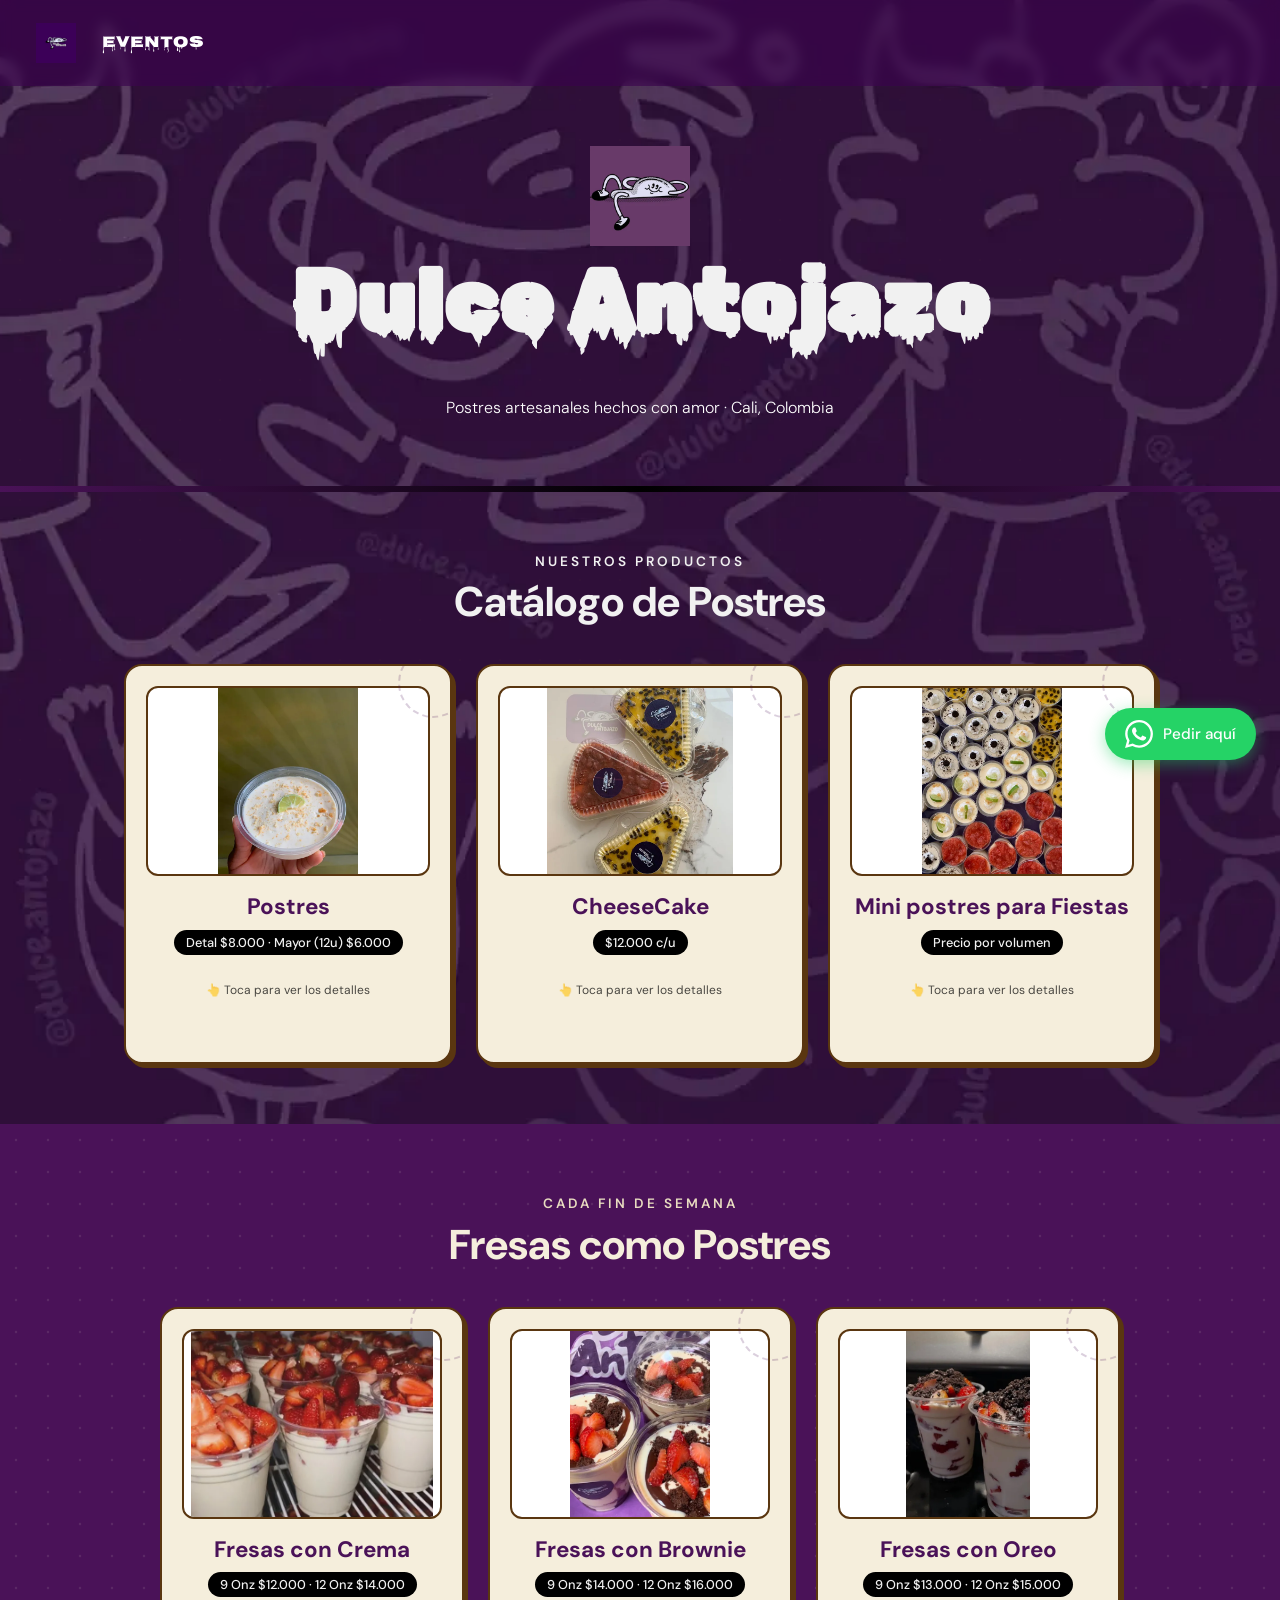
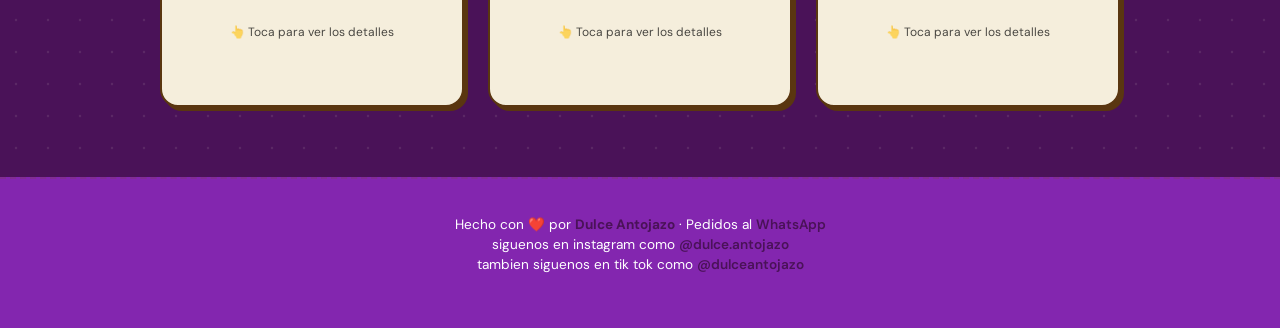
==== commit 4cc93748: "feat(ui): foto al frente de la tarjeta y detalles al reverso; fix: navbar malformado por comentario " ====
--- a/index.html
+++ b/index.html
@@ -5,6 +5,26 @@
     <meta charset="UTF-8">
     <meta name="viewport" content="width=device-width, initial-scale=1.0">
     <title>Dulce Antojazo · Postres Deliciosos</title>
+    <meta name="description" content="Postres artesanales hechos con amor en Cali. Mini postres, cheesecake, fresas con crema y combos para eventos. Pedidos por WhatsApp.">
+    <meta name="author" content="Dulce Antojazo">
+    <meta name="theme-color" content="#3a144a">
+    <link rel="canonical" href="https://pucxcg.github.io/DulceAntojazo/">
+
+    <!-- Vista previa al compartir (WhatsApp, Instagram, Facebook) -->
+    <meta property="og:type" content="website">
+    <meta property="og:site_name" content="Dulce Antojazo">
+    <meta property="og:locale" content="es_CO">
+    <meta property="og:url" content="https://pucxcg.github.io/DulceAntojazo/">
+    <meta property="og:title" content="Dulce Antojazo · Postres artesanales en Cali">
+    <meta property="og:description" content="Postres artesanales hechos con amor en Cali. Mini postres, cheesecake, fresas con crema y combos para eventos. Pedidos por WhatsApp.">
+    <meta property="og:image" content="https://pucxcg.github.io/DulceAntojazo/og-image.jpg">
+    <meta property="og:image:width" content="1200">
+    <meta property="og:image:height" content="630">
+    <meta name="twitter:card" content="summary_large_image">
+    <meta name="twitter:title" content="Dulce Antojazo · Postres artesanales en Cali">
+    <meta name="twitter:description" content="Postres artesanales hechos con amor en Cali. Mini postres, cheesecake, fresas con crema y combos para eventos. Pedidos por WhatsApp.">
+    <meta name="twitter:image" content="https://pucxcg.github.io/DulceAntojazo/og-image.jpg">
+
     <link rel="icon" type="image/png" href="favicon.png">
     <link href="https://cdn.jsdelivr.net/npm/bootstrap@5.2.3/dist/css/bootstrap.min.css" rel="stylesheet">
     <link
@@ -30,33 +50,9 @@
                     <li class="nav-item">
                         <a class="eventos" aria-current="page" href="eventos.html">Eventos</a>
                     </li>
-                    <!--  <li class="nav-item">
-                        <a class="nav-link" href="#">Link</a>
-                    </li>
-                    <li class="nav-item dropdown">
-                        <a class="nav-link dropdown-toggle" href="#" role="button" data-bs-toggle="dropdown"
-                            aria-expanded="false">
-                            Dropdown
-                        </a>
-                        <ul class="dropdown-menu">
-                            <li><a class="dropdown-item" href="#">Action</a></li>
-                            <li><a class="dropdown-item" href="#">Another action</a></li>
-                            <li>
-                                <hr class="dropdown-divider">
-                            </li>
-                            <li><a class="dropdown-item" href="#">Something else here</a></li>
-                        </ul>
-                    </li>
-                    <li class="nav-item">
-                        <a class="nav-link disabled">Disabled</a>
-                    </li>
                 </ul>
-                <form class="d-flex" role="search">
-                    <input class="form-control me-2" type="search" placeholder="Search" aria-label="Search">
-                    <button class="btn btn-outline-success" type="submit">Search</button>
-                </form>
-            </div>
-        </div>-->
+            </div>
+        </div>
     </nav>
 
     <!-- Botón flotante WhatsApp -->
@@ -88,19 +84,16 @@
                 <div class="flip-card" onclick="this.classList.toggle('flipped')">
                     <div class="flip-inner">
                         <div class="flip-front postre-card">
-                            <div class="card-icon-wrap">🍮</div>
+                            <img loading="lazy" decoding="async" src="postrelimon.webp" alt="Postres" class="card-img">
                             <p class="card-name">Postres</p>
                             <span class="card-price">Detal $8.000 · Mayor (12u) $6.000</span>
-                            <ul class="card-flavors">
-                                <li>Limón</li>
+                            <p class="card-hint">👆 Toca para ver los detalles</p>
+                        </div>
+                        <div class="flip-back">
+                            <p class="card-name">🍮 Postres</p>
+                            <ul class="card-flavors"><li>Limón</li>
                                 <li>Maracuyá</li>
-                                <li>Fresa</li>
-                            </ul>
-                            <p class="card-hint">👆 Toca para ver el producto</p>
-                        </div>
-                        <div class="flip-back">
-                            <img loading="lazy" decoding="async" src="postrelimon.webp" alt="Postres" class="card-img">
-                            <p class="card-name" style="margin-top:14px">Postres · 8 Onz</p>
+                                <li>Fresa</li></ul>
                             <a class="btn-pedir" target="_blank" rel="noopener" onclick="event.stopPropagation()" href="https://wa.me/573006096947?text=Hola%21%20Quiero%20pedir%3A%20Postres%20%F0%9F%98%8A">Pedir por WhatsApp</a>
                             <p class="card-hint">👆 Toca para volver</p>
                         </div>
@@ -113,21 +106,18 @@
                 <div class="flip-card" onclick="this.classList.toggle('flipped')">
                     <div class="flip-inner">
                         <div class="flip-front postre-card">
-                            <div class="card-icon-wrap">🍰</div>
+                            <img loading="lazy" decoding="async" src="cheesecake.webp" alt="CheeseCake" class="card-img">
                             <p class="card-name">CheeseCake</p>
                             <span class="card-price">$12.000 c/u</span>
-                            <ul class="card-flavors">
-                                <li>CheeseCake de Fresa</li>
+                            <p class="card-hint">👆 Toca para ver los detalles</p>
+                        </div>
+                        <div class="flip-back">
+                            <p class="card-name">🍰 CheeseCake</p>
+                            <ul class="card-flavors"><li>CheeseCake de Fresa</li>
                                 <li>CheeseCake de Limón</li>
                                 <li>CheeseCake de Maracuyá</li>
                                 <li>CheeseCake de Arequipe</li>
-                                <li>CheeseCake de Oreo</li>
-                            </ul>
-                            <p class="card-hint">👆 Toca para ver el producto</p>
-                        </div>
-                        <div class="flip-back">
-                            <img loading="lazy" decoding="async" src="cheesecake.webp" alt="CheeseCake" class="card-img">
-                            <p class="card-name" style="margin-top:14px">CheeseCake</p>
+                                <li>CheeseCake de Oreo</li></ul>
                             <a class="btn-pedir" target="_blank" rel="noopener" onclick="event.stopPropagation()" href="https://wa.me/573006096947?text=Hola%21%20Quiero%20pedir%3A%20CheeseCake%20%F0%9F%98%8A">Pedir por WhatsApp</a>
                             <p class="card-hint">👆 Toca para volver</p>
                         </div>
@@ -140,21 +130,18 @@
                 <div class="flip-card" onclick="this.classList.toggle('flipped')">
                     <div class="flip-inner">
                         <div class="flip-front postre-card">
-                            <div class="card-icon-wrap">🥃</div>
+                            <img loading="lazy" decoding="async" src="shots.webp" alt="Shots" class="card-img">
                             <p class="card-name">Mini postres para Fiestas</p>
                             <span class="card-price">Precio por volumen</span>
-                            <ul class="card-flavors">
-                                <li>Shot de Fresa</li>
+                            <p class="card-hint">👆 Toca para ver los detalles</p>
+                        </div>
+                        <div class="flip-back">
+                            <p class="card-name">🥃 Mini postres para Fiestas</p>
+                            <ul class="card-flavors"><li>Shot de Fresa</li>
                                 <li>Shot de Limón</li>
                                 <li>Shot de Maracuyá</li>
                                 <li>Shot de Arequipe</li>
-                                <li>Shot de Oreo</li>
-                            </ul>
-                            <p class="card-hint">👆 Toca para ver el producto</p>
-                        </div>
-                        <div class="flip-back">
-                            <img loading="lazy" decoding="async" src="shots.webp" alt="Shots" class="card-img">
-                            <p class="card-name" style="margin-top:14px">Shots para Eventos</p>
+                                <li>Shot de Oreo</li></ul>
                             <a class="btn-pedir" target="_blank" rel="noopener" onclick="event.stopPropagation()" href="https://wa.me/573006096947?text=Hola%21%20Quiero%20pedir%3A%20Mini%20postres%20para%20Fiestas%20%F0%9F%98%8A">Pedir por WhatsApp</a>
                             <p class="card-hint">👆 Toca para volver</p>
                         </div>
@@ -178,20 +165,17 @@
                     <div class="flip-card" onclick="this.classList.toggle('flipped')">
                         <div class="flip-inner">
                             <div class="flip-front postre-card">
-                                <div class="card-icon-wrap">🍓</div>
-                                <p class="card-name">Fresas con Crema</p>
-                                <span class="card-price">9 Onz $12.000 · 12 Onz $14.000</span>
-                                <ul class="card-flavors">
-                                    <li>Fresas con crema (sencillas)</li>
-                                </ul>
-                                <p class="card-hint">👆 Toca para ver el producto</p>
-                            </div>
-                            <div class="flip-back">
-                                <img loading="lazy" decoding="async" src="fresascrema.webp" alt="Fresas con Crema" class="card-img">
-                                <p class="card-name" style="margin-top:14px">Fresas con Crema</p>
+                            <img loading="lazy" decoding="async" src="fresascrema.webp" alt="Fresas con Crema" class="card-img">
+                            <p class="card-name">Fresas con Crema</p>
+                            <span class="card-price">9 Onz $12.000 · 12 Onz $14.000</span>
+                            <p class="card-hint">👆 Toca para ver los detalles</p>
+                        </div>
+                        <div class="flip-back">
+                            <p class="card-name">🍓 Fresas con Crema</p>
+                            <ul class="card-flavors"><li>Fresas con crema (sencillas)</li></ul>
                             <a class="btn-pedir" target="_blank" rel="noopener" onclick="event.stopPropagation()" href="https://wa.me/573006096947?text=Hola%21%20Quiero%20pedir%3A%20Fresas%20con%20Crema%20%F0%9F%98%8A">Pedir por WhatsApp</a>
-                                <p class="card-hint">👆 Toca para volver</p>
-                            </div>
+                            <p class="card-hint">👆 Toca para volver</p>
+                        </div>
                         </div>
                     </div>
                 </div>
@@ -201,20 +185,17 @@
                     <div class="flip-card" onclick="this.classList.toggle('flipped')">
                         <div class="flip-inner">
                             <div class="flip-front postre-card">
-                                <div class="card-icon-wrap">🍫</div>
-                                <p class="card-name">Fresas con Brownie</p>
-                                <span class="card-price">9 Onz $14.000 · 12 Onz $16.000</span>
-                                <ul class="card-flavors">
-                                    <li>Fresas, crema y brownie</li>
-                                </ul>
-                                <p class="card-hint">👆 Toca para ver el producto</p>
-                            </div>
-                            <div class="flip-back">
-                                <img loading="lazy" decoding="async" src="fresasbrownie.webp" alt="Fresas con Brownie" class="card-img">
-                                <p class="card-name" style="margin-top:14px">Fresas con Brownie</p>
+                            <img loading="lazy" decoding="async" src="fresasbrownie.webp" alt="Fresas con Brownie" class="card-img">
+                            <p class="card-name">Fresas con Brownie</p>
+                            <span class="card-price">9 Onz $14.000 · 12 Onz $16.000</span>
+                            <p class="card-hint">👆 Toca para ver los detalles</p>
+                        </div>
+                        <div class="flip-back">
+                            <p class="card-name">🍫 Fresas con Brownie</p>
+                            <ul class="card-flavors"><li>Fresas, crema y brownie</li></ul>
                             <a class="btn-pedir" target="_blank" rel="noopener" onclick="event.stopPropagation()" href="https://wa.me/573006096947?text=Hola%21%20Quiero%20pedir%3A%20Fresas%20con%20Brownie%20%F0%9F%98%8A">Pedir por WhatsApp</a>
-                                <p class="card-hint">👆 Toca para volver</p>
-                            </div>
+                            <p class="card-hint">👆 Toca para volver</p>
+                        </div>
                         </div>
                     </div>
                 </div>
@@ -224,20 +205,17 @@
                     <div class="flip-card" onclick="this.classList.toggle('flipped')">
                         <div class="flip-inner">
                             <div class="flip-front postre-card">
-                                <div class="card-icon-wrap">🍪</div>
-                                <p class="card-name">Fresas con Oreo</p>
-                                <span class="card-price">9 Onz $13.000 · 12 Onz $15.000</span>
-                                <ul class="card-flavors">
-                                    <li>Fresas, crema y galleta Oreo</li>
-                                </ul>
-                                <p class="card-hint">👆 Toca para ver el producto</p>
-                            </div>
-                            <div class="flip-back">
-                                <img loading="lazy" decoding="async" src="fresasoreo.webp" alt="Fresas con Oreo" class="card-img">
-                                <p class="card-name" style="margin-top:14px">Fresas con Oreo</p>
+                            <img loading="lazy" decoding="async" src="fresasoreo.webp" alt="Fresas con Oreo" class="card-img">
+                            <p class="card-name">Fresas con Oreo</p>
+                            <span class="card-price">9 Onz $13.000 · 12 Onz $15.000</span>
+                            <p class="card-hint">👆 Toca para ver los detalles</p>
+                        </div>
+                        <div class="flip-back">
+                            <p class="card-name">🍪 Fresas con Oreo</p>
+                            <ul class="card-flavors"><li>Fresas, crema y galleta Oreo</li></ul>
                             <a class="btn-pedir" target="_blank" rel="noopener" onclick="event.stopPropagation()" href="https://wa.me/573006096947?text=Hola%21%20Quiero%20pedir%3A%20Fresas%20con%20Oreo%20%F0%9F%98%8A">Pedir por WhatsApp</a>
-                                <p class="card-hint">👆 Toca para volver</p>
-                            </div>
+                            <p class="card-hint">👆 Toca para volver</p>
+                        </div>
                         </div>
                     </div>
                 </div>
--- a/estilos_index.css
+++ b/estilos_index.css
@@ -186,8 +186,13 @@
     background: var(--crema);
     border: 2px solid var(--cafe-d);
     box-shadow: 4px 4px 0px var(--cafe-d);
-    padding: 28px 24px 22px;
+    padding: 20px 20px 18px;
     position: absolute;
+    display: flex;
+    flex-direction: column;
+    align-items: center;
+    justify-content: flex-start;
+    text-align: center;
 }
 .flip-front::before {
     content: '';
@@ -231,6 +236,7 @@
 }
 .card-price {
     display: inline-block;
+    max-width: 100%;
     background: var(--negro);
     color: var(--blanco);
     font-size: 0.8rem;
@@ -239,7 +245,7 @@
     border-radius: 20px;
     margin-bottom: 14px;
 }
-.card-flavors { list-style: none; padding: 0; }
+.card-flavors { list-style: none; padding: 0; width: 100%; text-align: left; }
 .card-flavors li {
     font-size: 0.9rem;
     color: var(--text-b);
@@ -263,11 +269,12 @@
 }
 .card-img {
     width: 100%;
-    height: 200px;
+    height: 190px;
     object-fit: contain;
-    background: var(--crema);
+    background: #fff;
     border-radius: 12px;
     border: 2px solid var(--cafe-d);
+    margin-bottom: 14px;
 }
 
 /* ── SHOTS ── */
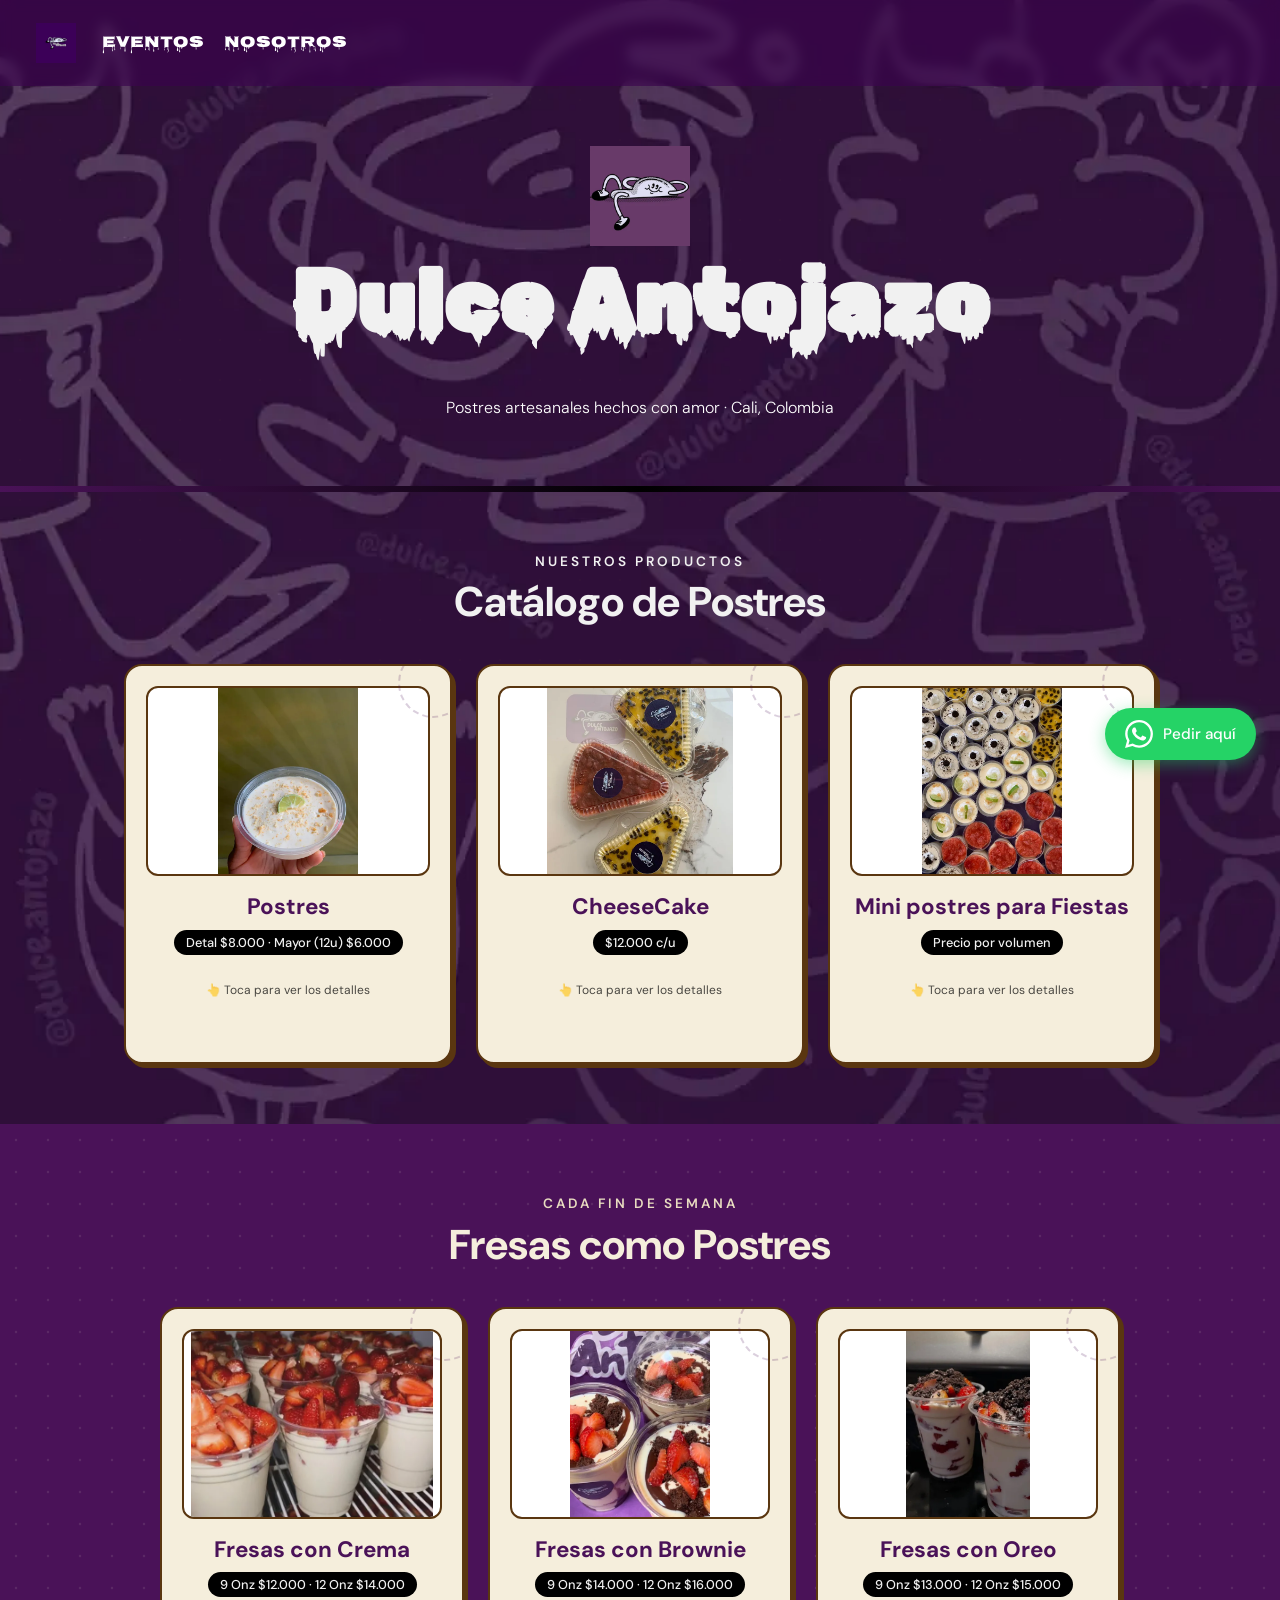
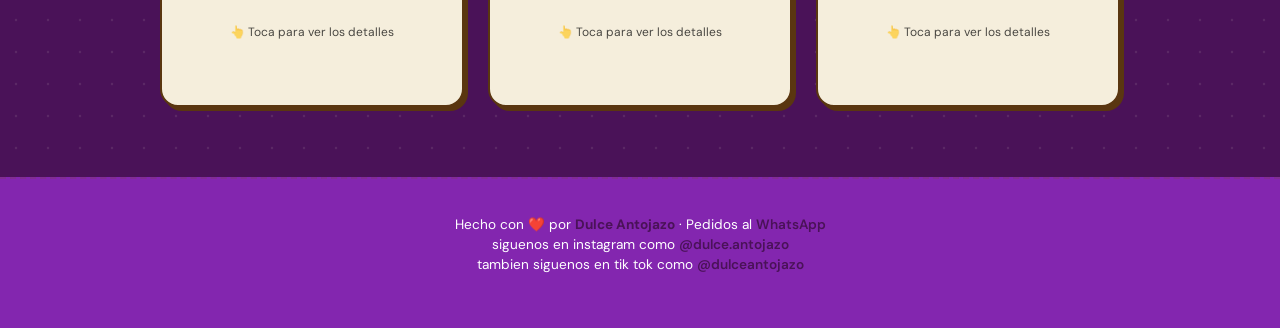
==== commit deb41665: "Agrego la sesion de nosotros y hago ajuste en estilos de navbar" ====
--- a/index.html
+++ b/index.html
@@ -50,6 +50,9 @@
                     <li class="nav-item">
                         <a class="eventos" aria-current="page" href="eventos.html">Eventos</a>
                     </li>
+                    <li class="nav-item">
+                        <a class="eventos" href="nosotros.html">Nosotros</a>
+                    </li>
                 </ul>
             </div>
         </div>
--- a/estilos_index.css
+++ b/estilos_index.css
@@ -379,10 +379,33 @@
     display: flex; align-items: center; gap: 18px; flex-wrap: wrap;
     box-shadow: 4px 4px 0 var(--cafe-d);
 }
-.result-icon { font-size: 2.4rem; }
-.r-label { font-size: 0.7rem; letter-spacing: 2px; text-transform: uppercase; color: rgba(245,238,220,.65); margin-bottom: 2px; }
-.r-value { font-family: 'Cabin Sketch', cursive; font-size: 2rem; color: var(--crema); line-height: 1.1; }
-.r-detail { font-size: 0.85rem; color: rgba(245,238,220,.75); margin-top: 3px; }
+.result-icon { font-size: 2.4rem; line-height: 1; }
+
+/* Especificidad alta a proposito: .calc-box p pisaba estos estilos */
+.calc-box .result-card p { margin-bottom: 0; }
+
+.calc-box .result-card .r-label {
+    font-size: 0.72rem;
+    font-weight: 500;
+    letter-spacing: 2px;
+    text-transform: uppercase;
+    color: rgba(245, 238, 220, .75);
+    margin-bottom: 6px;
+}
+.calc-box .result-card .r-value {
+    font-family: 'Cabin Sketch', cursive;
+    font-size: 2.4rem;
+    font-weight: 700;
+    color: #ffffff;
+    line-height: 1.1;
+    margin-bottom: 4px;
+}
+.calc-box .result-card .r-detail {
+    font-size: 0.9rem;
+    color: rgba(245, 238, 220, .85);
+    margin-top: 2px;
+}
+.calc-box .result-card .r-detail strong { color: #ffd97d; }
 .result-error {
     background: rgba(220,60,60,0.1);
     border: 2px solid rgba(220,80,80,0.35);
